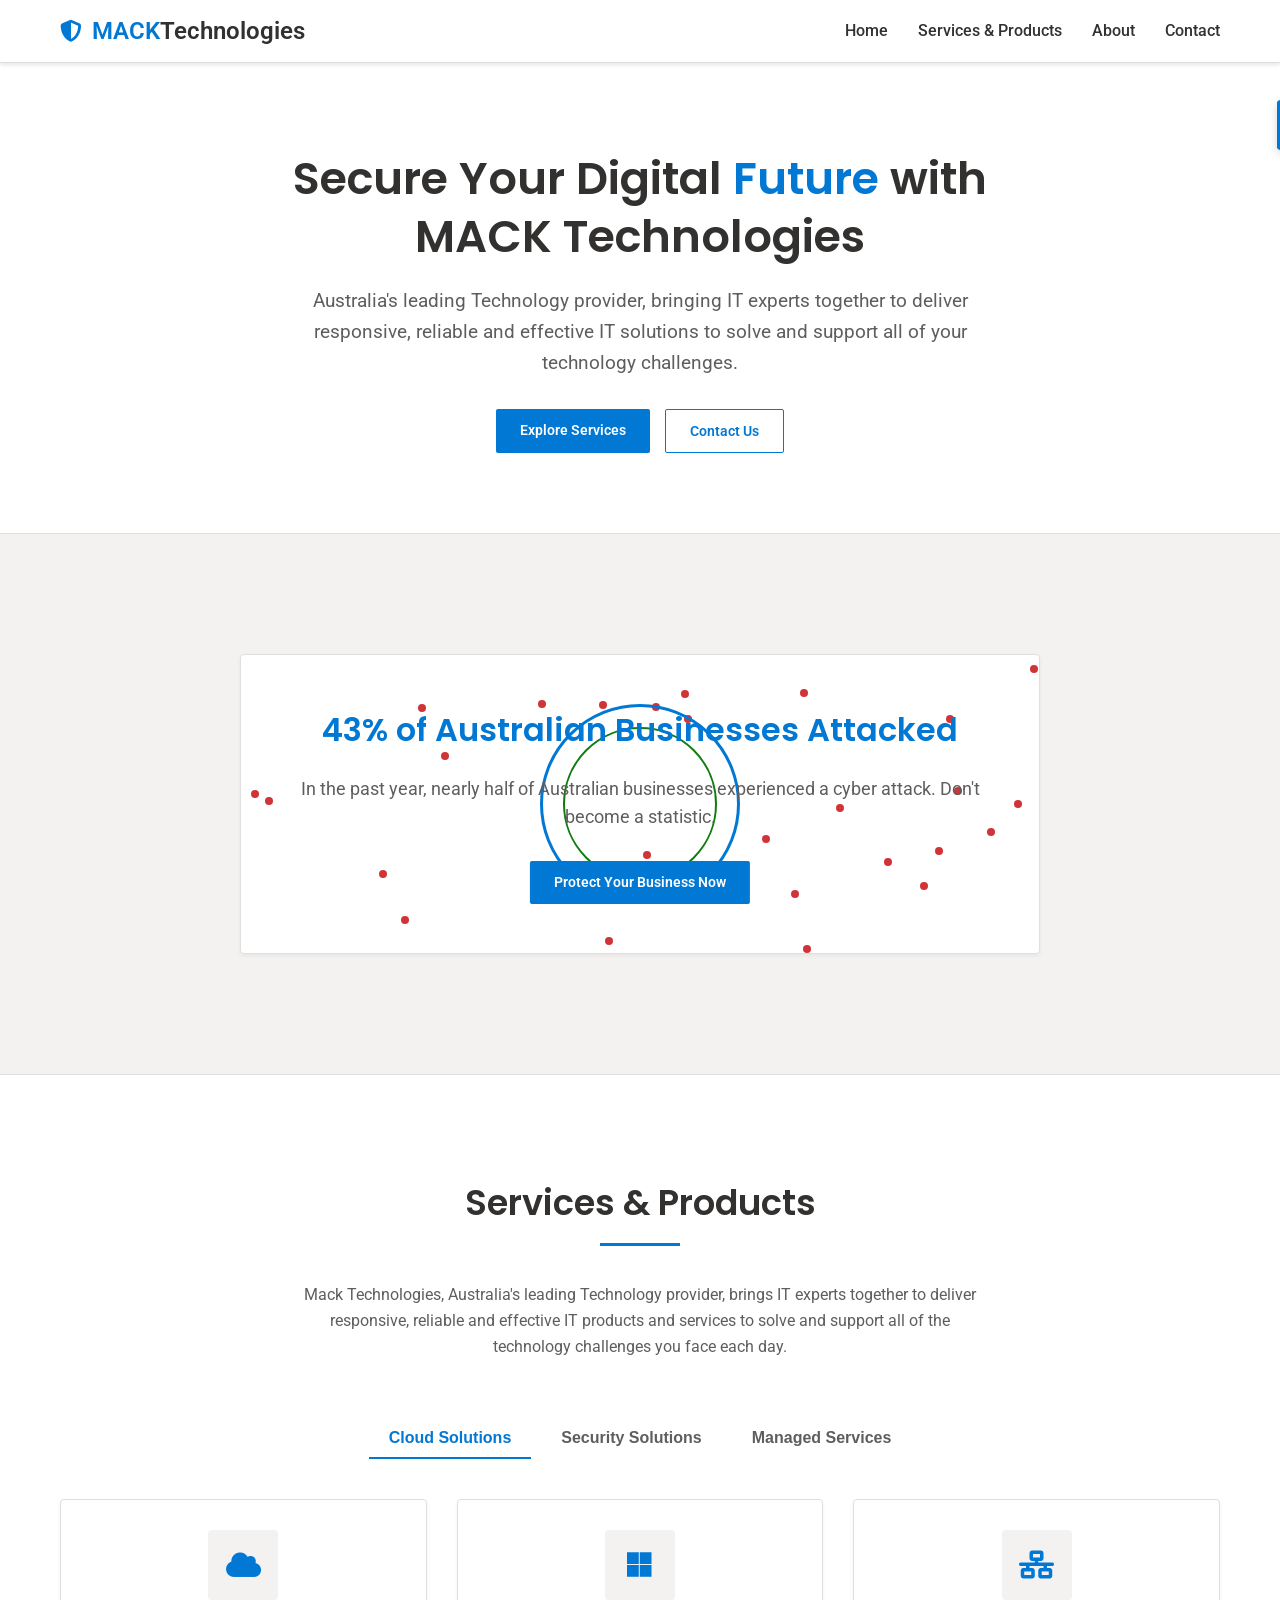
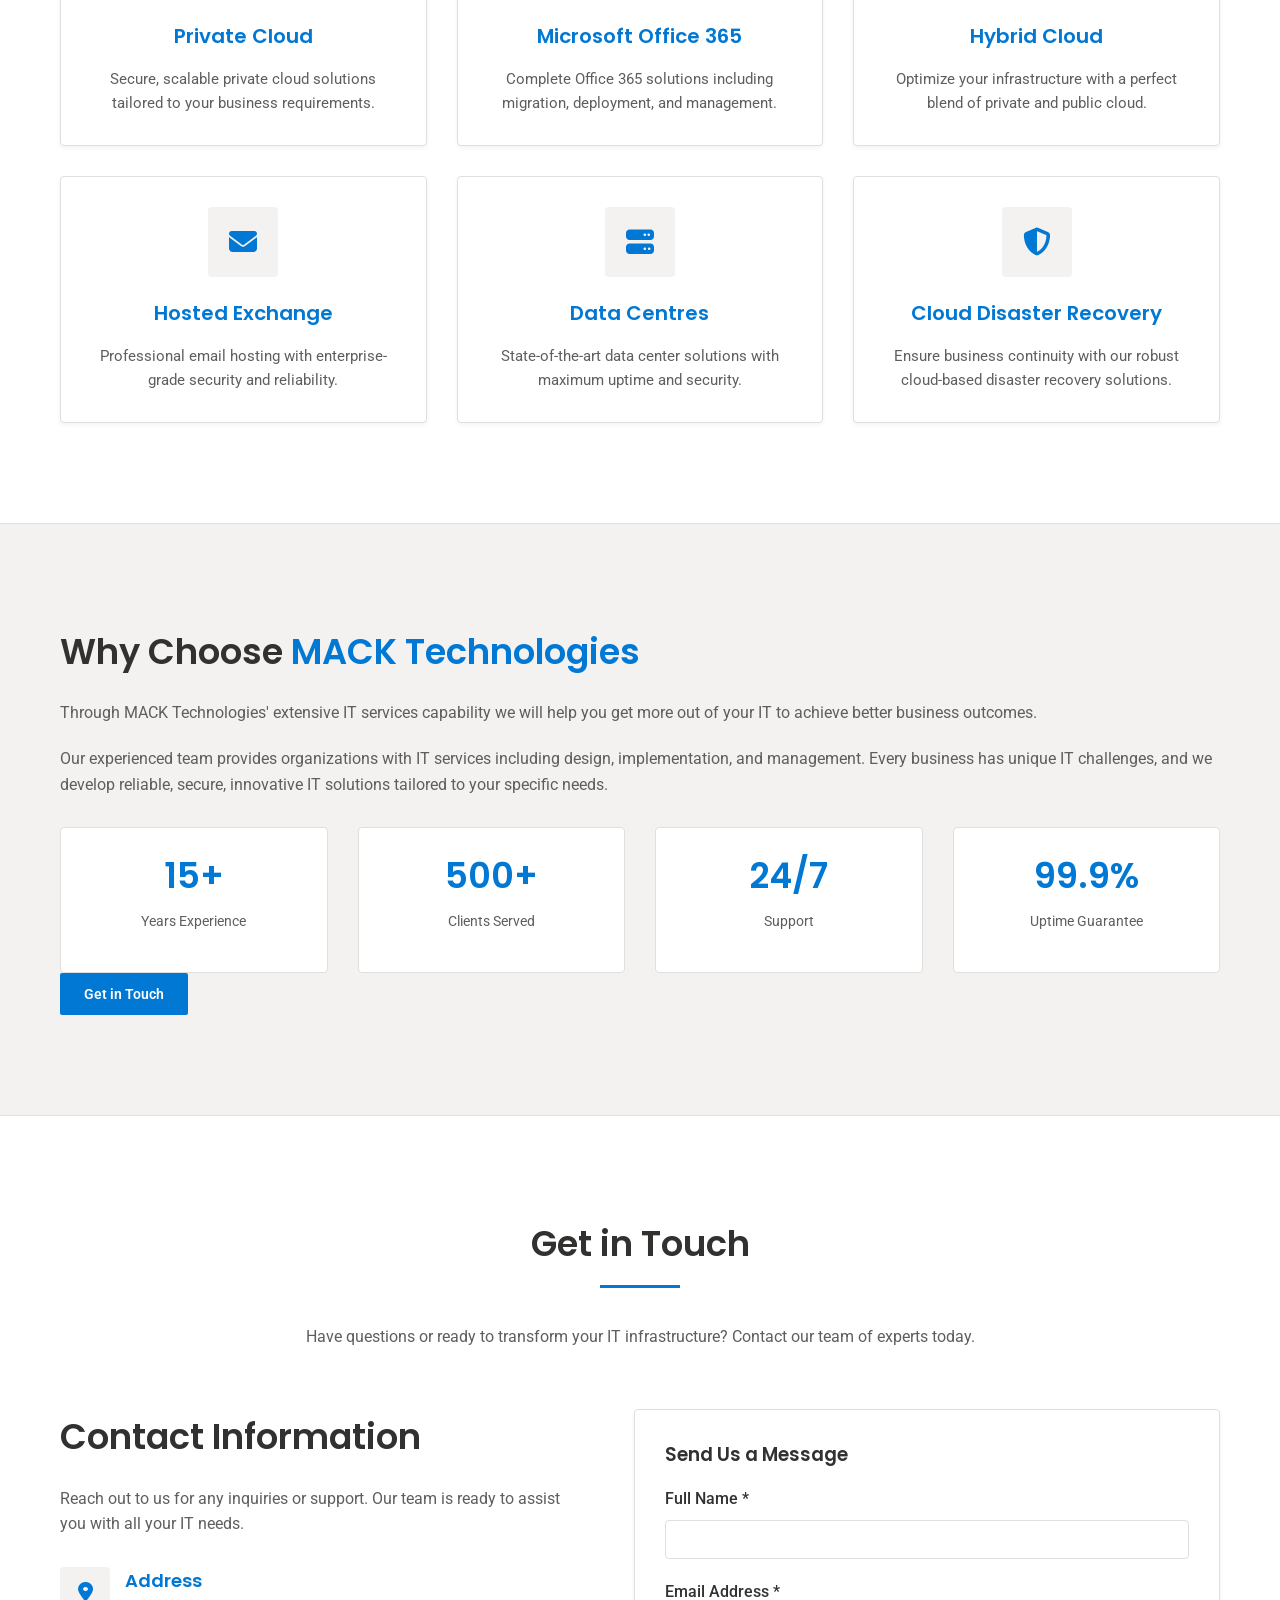
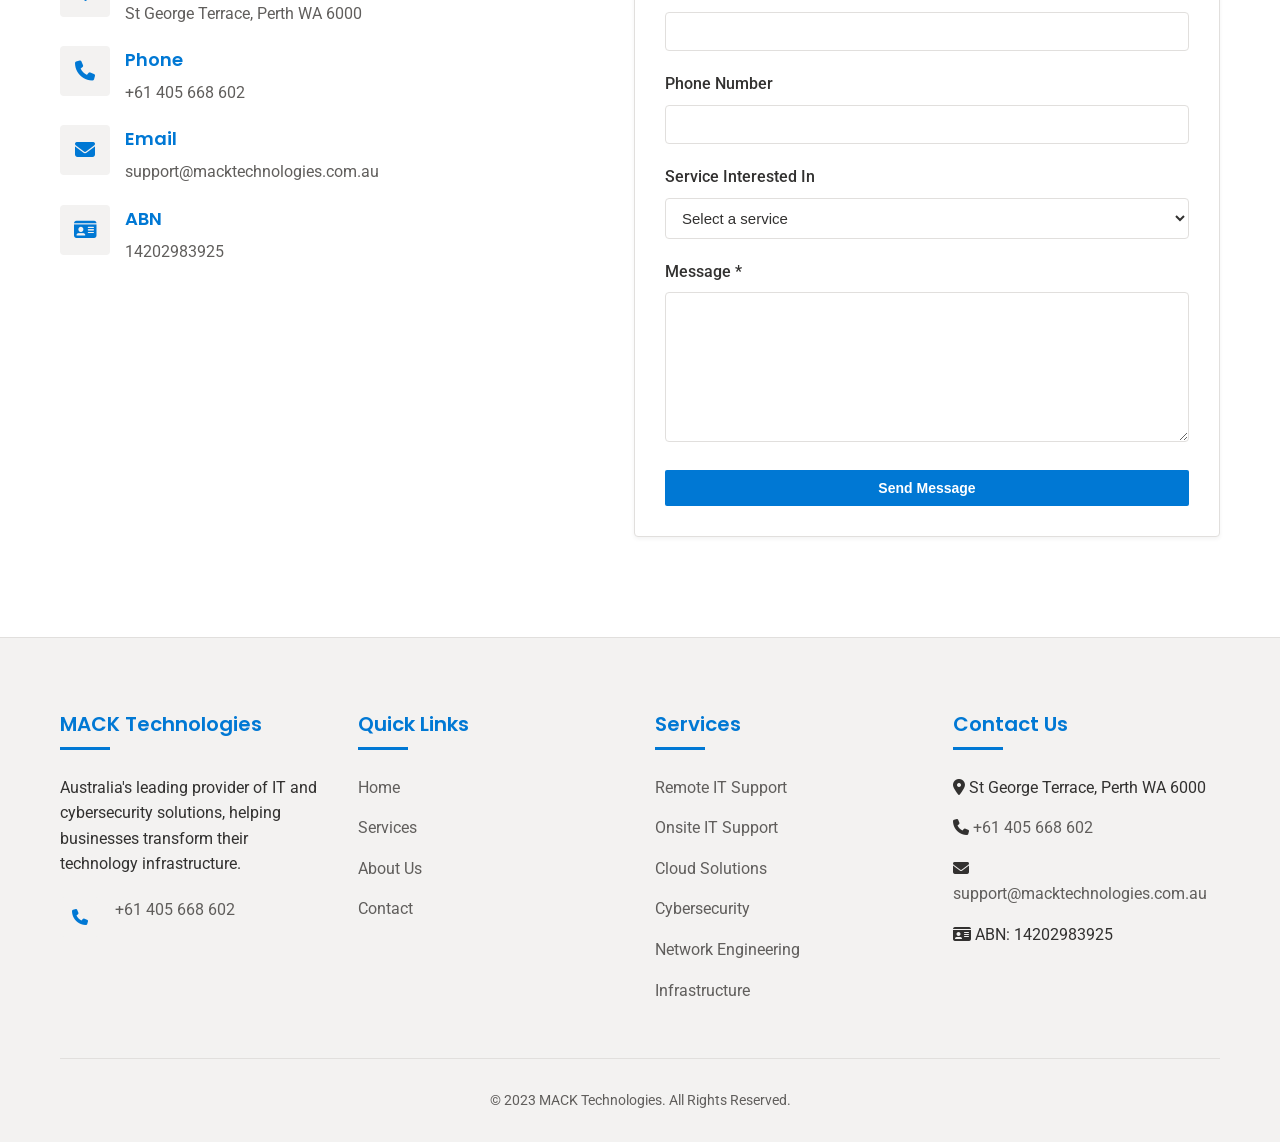
==== index.html @ 1eacd078 "Update index.html" ====
<!DOCTYPE html>
<html lang="en">
<head>
    <meta charset="UTF-8">
    <meta name="viewport" content="width=device-width, initial-scale=1.0">
    <title>MACK Technologies | IT Support & Cybersecurity Solutions Perth</title>
    <meta name="description" content="MACK Technologies provides comprehensive IT support and cybersecurity solutions in Perth. Protect your business from cyber threats with our expert services.">
    <meta name="keywords" content="IT support Perth, cybersecurity Perth, cloud solutions, network security, managed IT services, data protection, Perth IT company">
    <meta name="author" content="MACK Technologies">
    <link rel="stylesheet" href="https://cdnjs.cloudflare.com/ajax/libs/font-awesome/6.4.0/css/all.min.css">
    <link href="https://fonts.googleapis.com/css2?family=Poppins:wght@300;400;500;600;700&family=Roboto:wght@300;400;500;700&display=swap" rel="stylesheet">
    <style>
        :root {
            --primary: #0078D4; /* Microsoft blue */
            --secondary: #107C10; /* Microsoft green */
            --light: #FFFFFF; /* White background */
            --light-gray: #F3F2F1; /* Microsoft light gray */
            --medium-gray: #E1DFDD; /* Border/divider color */
            --dark-gray: #605E5C; /* Secondary text */
            --dark: #323130; /* Primary text */
            --card-bg: #FFFFFF; /* Card background */
            --transition: all 0.3s ease;
        }
        
        * {
            margin: 0;
            padding: 0;
            box-sizing: border-box;
        }
        
        body {
            font-family: 'Roboto', sans-serif;
            background-color: var(--light);
            color: var(--dark);
            line-height: 1.6;
            overflow-x: hidden;
        }
        
        h1, h2, h3, h4, h5 {
            font-family: 'Poppins', sans-serif;
            font-weight: 600; /* Slightly lighter weight */
            margin-bottom: 1rem;
            color: var(--dark);
        }
        
        .container {
            width: 100%;
            max-width: 1200px;
            margin: 0 auto;
            padding: 0 20px;
        }
        
        .btn {
            display: inline-block;
            background-color: var(--primary);
            color: white;
            padding: 10px 24px;
            border-radius: 2px; /* Microsoft's square corners */
            text-decoration: none;
            font-weight: 600;
            text-transform: none;
            letter-spacing: normal;
            transition: var(--transition);
            border: none;
            cursor: pointer;
            font-size: 14px;
            box-shadow: none;
        }
        
        .btn:hover {
            background-color: #106EBE; /* Darker blue on hover */
            transform: none;
            box-shadow: none;
        }
        
        /* Header Styles */
        header {
            background-color: var(--light);
            padding: 12px 0;
            position: fixed;
            width: 100%;
            top: 0;
            z-index: 1000;
            box-shadow: 0 2px 4px rgba(0,0,0,0.1);
            border-bottom: 1px solid var(--medium-gray);
        }
        
        .header-container {
            display: flex;
            justify-content: space-between;
            align-items: center;
        }
        
        .logo {
            font-size: 24px;
            font-weight: 600;
            color: var(--primary);
            text-decoration: none;
            display: flex;
            align-items: center;
        }
        
        .logo span {
            color: var(--dark);
        }
        
        .logo i {
            color: var(--primary);
            margin-right: 10px;
            font-size: 22px;
        }
        
        nav ul {
            display: flex;
            list-style: none;
        }
        
        nav ul li {
            margin-left: 30px;
        }
        
        nav ul li a {
            color: var(--dark);
            text-decoration: none;
            font-size: 16px;
            font-weight: 500;
            transition: var(--transition);
            position: relative;
            padding: 8px 0;
        }
        
        nav ul li a:hover {
            color: var(--primary);
        }
        
        nav ul li a::after {
            content: '';
            position: absolute;
            width: 0;
            height: 2px;
            bottom: 0;
            left: 0;
            background-color: var(--primary);
            transition: var(--transition);
        }
        
        nav ul li a:hover::after {
            width: 100%;
        }
        
        .mobile-menu {
            display: none;
            font-size: 24px;
            color: var(--dark);
            cursor: pointer;
        }
        
        /* Hero Section */
        .hero {
            background-color: var(--light);
            padding: 150px 0 80px;
            position: relative;
            overflow: hidden;
            text-align: center;
            border-bottom: 1px solid var(--medium-gray);
        }
        
        .hero-content {
            position: relative;
            z-index: 1;
            max-width: 800px;
            margin: 0 auto;
        }
        
        .hero h1 {
            font-size: 2.8rem;
            margin-bottom: 20px;
            line-height: 1.3;
            color: var(--dark);
        }
        
        .hero h1 span {
            color: var(--primary);
        }
        
        .hero p {
            font-size: 1.2rem;
            color: var(--dark-gray);
            margin-bottom: 30px;
            max-width: 700px;
            margin-left: auto;
            margin-right: auto;
        }
        
        .hero-btns {
            display: flex;
            gap: 15px;
            justify-content: center;
        }
        
        .btn-secondary {
            background: transparent;
            border: 1px solid var(--primary);
            color: var(--primary);
            box-shadow: none;
        }
        
        .btn-secondary:hover {
            background-color: rgba(0, 120, 212, 0.05);
        }
        
        /* Security Animation Section */
        .security-stats {
            background-color: var(--light-gray);
            padding: 80px 0;
            text-align: center;
            position: relative;
            overflow: hidden;
            border-bottom: 1px solid var(--medium-gray);
        }
        
        .animation-container {
            position: relative;
            height: 300px;
            margin: 40px auto;
            max-width: 800px;
            border-radius: 4px;
            overflow: hidden;
            border: 1px solid var(--medium-gray);
            background: var(--card-bg);
            box-shadow: 0 2px 4px rgba(0,0,0,0.05);
        }
        
        .stat-content {
            position: absolute;
            top: 50%;
            left: 50%;
            transform: translate(-50%, -50%);
            z-index: 2;
            width: 90%;
        }
        
        .stat-content h2 {
            font-size: 2rem;
            margin-bottom: 20px;
            color: var(--primary);
        }
        
        .stat-content p {
            font-size: 1.1rem;
            margin-bottom: 30px;
            color: var(--dark-gray);
        }
        
        .cyber-shield {
            position: absolute;
            top: 50%;
            left: 50%;
            transform: translate(-50%, -50%);
            width: 200px;
            height: 200px;
            border: 3px solid var(--primary);
            border-radius: 50%;
            z-index: 1;
            animation: pulse 3s infinite;
        }
        
        .cyber-shield::before {
            content: '';
            position: absolute;
            top: 20px;
            left: 20px;
            right: 20px;
            bottom: 20px;
            border: 2px solid var(--secondary);
            border-radius: 50%;
            animation: pulse 3s infinite 0.5s;
        }
        
        .attack-dots {
            position: absolute;
            top: 0;
            left: 0;
            width: 100%;
            height: 100%;
        }
        
        .attack-dot {
            position: absolute;
            width: 8px;
            height: 8px;
            background: #d13438; /* Microsoft red */
            border-radius: 50%;
            animation: attackAnimation 4s infinite;
        }
        
        @keyframes pulse {
            0% { box-shadow: 0 0 0 0 rgba(0, 120, 212, 0.3); }
            70% { box-shadow: 0 0 0 20px rgba(0, 120, 212, 0); }
            100% { box-shadow: 0 0 0 0 rgba(0, 120, 212, 0); }
        }
        
        @keyframes attackAnimation {
            0% { transform: translate(0, 0); opacity: 0; }
            10% { opacity: 1; }
            90% { opacity: 1; }
            100% { 
                transform: translate(
                    calc(100px + (100% - 200px) * var(--tx)), 
                    calc(100px + (100% - 200px) * var(--ty))
                ); 
                opacity: 0;
            }
        }
        
        /* Services Section */
        .services {
            padding: 100px 0;
            background-color: var(--light);
            border-bottom: 1px solid var(--medium-gray);
        }
        
        .section-header {
            text-align: center;
            margin-bottom: 60px;
        }
        
        .section-header h2 {
            font-size: 2.2rem;
            position: relative;
            display: inline-block;
            padding-bottom: 15px;
        }
        
        .section-header h2::after {
            content: '';
            position: absolute;
            width: 80px;
            height: 3px;
            background-color: var(--primary);
            bottom: 0;
            left: 50%;
            transform: translateX(-50%);
        }
        
        .section-header p {
            color: var(--dark-gray);
            max-width: 700px;
            margin: 20px auto 0;
        }
        
        .tabs {
            display: flex;
            justify-content: center;
            margin-bottom: 40px;
            flex-wrap: wrap;
            gap: 10px;
        }
        
        .tab-btn {
            background: transparent;
            color: var(--dark-gray);
            border: none;
            padding: 10px 20px;
            font-size: 16px;
            font-weight: 600;
            cursor: pointer;
            transition: var(--transition);
            border-bottom: 2px solid transparent;
        }
        
        .tab-btn.active, .tab-btn:hover {
            color: var(--primary);
            border-bottom: 2px solid var(--primary);
        }
        
        .tab-content {
            display: none;
            animation: fadeIn 0.5s ease;
        }
        
        .tab-content.active {
            display: block;
        }
        
        @keyframes fadeIn {
            from { opacity: 0; }
            to { opacity: 1; }
        }
        
        .services-grid {
            display: grid;
            grid-template-columns: repeat(auto-fill, minmax(280px, 1fr));
            gap: 30px;
        }
        
        .service-card {
            background: var(--card-bg);
            border-radius: 4px;
            padding: 30px;
            transition: var(--transition);
            border: 1px solid var(--medium-gray);
            text-align: center;
            box-shadow: 0 2px 4px rgba(0,0,0,0.05);
        }
        
        .service-card:hover {
            transform: translateY(-5px);
            box-shadow: 0 6px 12px rgba(0,0,0,0.1);
            border-color: var(--primary);
        }
        
        .service-icon {
            width: 70px;
            height: 70px;
            background: var(--light-gray);
            border-radius: 4px;
            display: flex;
            align-items: center;
            justify-content: center;
            margin: 0 auto 20px;
            font-size: 28px;
            color: var(--primary);
        }
        
        .service-card h3 {
            font-size: 20px;
            margin-bottom: 15px;
            color: var(--primary);
        }
        
        .service-card p {
            color: var(--dark-gray);
            font-size: 15px;
        }
        
        /* About Section */
        .about {
            padding: 100px 0;
            background-color: var(--light-gray);
            border-bottom: 1px solid var(--medium-gray);
        }
        
        .about-content {
            display: flex;
            align-items: center;
            gap: 50px;
        }
        
        .about-text {
            flex: 1;
        }
        
        .about-text h2 {
            font-size: 2.2rem;
            margin-bottom: 20px;
        }
        
        .about-text h2 span {
            color: var(--primary);
        }
        
        .about-text p {
            margin-bottom: 20px;
            color: var(--dark-gray);
        }
        
        .stats {
            display: flex;
            gap: 30px;
            margin-top: 30px;
            flex-wrap: wrap;
        }
        
        .stat-item {
            text-align: center;
            flex: 1;
            min-width: 120px;
            background: var(--card-bg);
            padding: 20px;
            border-radius: 4px;
            border: 1px solid var(--medium-gray);
        }
        
        .stat-item h3 {
            font-size: 2.2rem;
            color: var(--primary);
            margin-bottom: 5px;
        }
        
        .stat-item p {
            color: var(--dark-gray);
            font-size: 14px;
        }
        
        /* Contact Section */
        .contact {
            padding: 100px 0;
            background-color: var(--light);
        }
        
        .contact-container {
            display: flex;
            gap: 50px;
        }
        
        .contact-info {
            flex: 1;
        }
        
        .contact-info h2 {
            font-size: 2.2rem;
            margin-bottom: 20px;
        }
        
        .contact-info p {
            color: var(--dark-gray);
            margin-bottom: 30px;
        }
        
        .contact-details {
            margin-top: 30px;
        }
        
        .contact-item {
            display: flex;
            align-items: flex-start;
            margin-bottom: 20px;
        }
        
        .contact-icon {
            width: 50px;
            height: 50px;
            background: var(--light-gray);
            border-radius: 4px;
            display: flex;
            align-items: center;
            justify-content: center;
            margin-right: 15px;
            color: var(--primary);
            font-size: 20px;
            flex-shrink: 0;
        }
        
        .contact-text h4 {
            font-size: 18px;
            margin-bottom: 5px;
            color: var(--primary);
        }
        
        .contact-text p, .contact-text a {
            margin: 0;
            color: var(--dark-gray);
            text-decoration: none;
            display: block;
            transition: var(--transition);
        }
        
        .contact-text a:hover {
            color: var(--primary);
        }
        
        .contact-form {
            flex: 1;
            background: var(--card-bg);
            border-radius: 4px;
            padding: 30px;
            border: 1px solid var(--medium-gray);
            box-shadow: 0 2px 4px rgba(0,0,0,0.05);
        }
        
        .form-group {
            margin-bottom: 20px;
        }
        
        .form-group label {
            display: block;
            margin-bottom: 8px;
            font-weight: 500;
            color: var(--dark);
        }
        
        .form-control {
            width: 100%;
            padding: 10px 12px;
            background: var(--light);
            border: 1px solid var(--medium-gray);
            border-radius: 4px;
            color: var(--dark);
            font-size: 15px;
            transition: var(--transition);
        }
        
        .form-control:focus {
            outline: none;
            border-color: var(--primary);
            box-shadow: 0 0 0 3px rgba(0, 120, 212, 0.1);
        }
        
        textarea.form-control {
            min-height: 150px;
            resize: vertical;
        }
        
        /* Footer */
        footer {
            background-color: var(--light-gray);
            padding: 70px 0 30px;
            border-top: 1px solid var(--medium-gray);
        }
        
        .footer-container {
            display: grid;
            grid-template-columns: repeat(auto-fit, minmax(250px, 1fr));
            gap: 30px;
            margin-bottom: 40px;
        }
        
        .footer-col h4 {
            font-size: 20px;
            margin-bottom: 25px;
            position: relative;
            padding-bottom: 10px;
            color: var(--primary);
        }
        
        .footer-col h4::after {
            content: '';
            position: absolute;
            width: 50px;
            height: 3px;
            background-color: var(--primary);
            bottom: 0;
            left: 0;
        }
        
        .footer-col ul {
            list-style: none;
        }
        
        .footer-col ul li {
            margin-bottom: 15px;
        }
        
        .footer-col ul li a {
            color: var(--dark-gray);
            text-decoration: none;
            transition: var(--transition);
        }
        
        .footer-col ul li a:hover {
            color: var(--primary);
            padding-left: 5px;
        }
        
        .footer-bottom {
            text-align: center;
            padding-top: 30px;
            border-top: 1px solid var(--medium-gray);
            color: var(--dark-gray);
            font-size: 14px;
        }
        
        /* Notification */
        .notification {
            position: fixed;
            top: 100px;
            right: 20px;
            padding: 15px 25px;
            border-radius: 4px;
            background: var(--card-bg);
            color: var(--dark);
            box-shadow: 0 3px 10px rgba(0,0,0,0.15);
            z-index: 10000;
            transform: translateX(120%);
            transition: transform 0.4s ease;
            border-left: 4px solid var(--primary);
            display: flex;
            align-items: center;
        }
        
        .notification.show {
            transform: translateX(0);
        }
        
        .notification.success {
            border-left-color: var(--secondary);
        }
        
        .notification.error {
            border-left-color: #d13438;
        }
        
        .notification i {
            margin-right: 10px;
            font-size: 20px;
        }
        
        /* Responsive Design */
        @media (max-width: 992px) {
            .hero h1 {
                font-size: 2.2rem;
            }
            
            .about-content {
                flex-direction: column;
            }
            
            .contact-container {
                flex-direction: column;
            }
        }
        
        @media (max-width: 768px) {
            nav ul {
                display: none;
            }
            
            .mobile-menu {
                display: block;
            }
            
            .hero {
                padding: 130px 0 60px;
            }
            
            .hero h1 {
                font-size: 1.8rem;
            }
            
            .hero p {
                font-size: 1rem;
            }
            
            .hero-btns {
                flex-direction: column;
                align-items: center;
            }
            
            .hero-btns .btn {
                width: 100%;
                max-width: 300px;
                margin-bottom: 10px;
            }
            
            .section-header h2 {
                font-size: 1.8rem;
            }
            
            .tabs {
                flex-direction: column;
            }
            
            .notification {
                top: 80px;
                left: 20px;
                right: 20px;
                transform: translateY(-150%);
            }
            
            .notification.show {
                transform: translateY(0);
            }
        }
        
        /* Animation */
        @keyframes float {
            0% { transform: translateY(0px); }
            50% { transform: translateY(-8px); }
            100% { transform: translateY(0px); }
        }
        
        .floating {
            animation: float 3s ease-in-out infinite;
        }
        
        /* Loading spinner */
        .spinner {
            display: none;
            width: 20px;
            height: 20px;
            border: 3px solid rgba(0, 120, 212, 0.3);
            border-radius: 50%;
            border-top-color: var(--primary);
            animation: spin 1s ease-in-out infinite;
            margin-right: 10px;
        }
        
        @keyframes spin {
            to { transform: rotate(360deg); }
        }
    </style>
</head>
<body>
    <!-- Header -->
    <header>
        <div class="container header-container">
            <a href="#" class="logo"><i class="fas fa-shield-alt"></i>MACK <span>Technologies</span></a>
            <nav>
                <ul>
                    <li><a href="#">Home</a></li>
                    <li><a href="#services">Services & Products</a></li>
                    <li><a href="#about">About</a></li>
                    <li><a href="#contact">Contact</a></li>
                </ul>
            </nav>
            <div class="mobile-menu">
                <i class="fas fa-bars"></i>
            </div>
        </div>
    </header>

    <!-- Hero Section -->
    <section class="hero">
        <div class="container">
            <div class="hero-content">
                <h1>Secure Your Digital <span>Future</span> with MACK Technologies</h1>
                <p>Australia's leading Technology provider, bringing IT experts together to deliver responsive, reliable and effective IT solutions to solve and support all of your technology challenges.</p>
                <div class="hero-btns">
                    <a href="#services" class="btn">Explore Services</a>
                    <a href="#contact" class="btn btn-secondary">Contact Us</a>
                </div>
            </div>
        </div>
    </section>

    <!-- Security Animation Section -->
    <section class="security-stats">
        <div class="container">
            <div class="animation-container" id="cyberAnimation">
                <div class="cyber-shield"></div>
                <div class="attack-dots" id="attackDots"></div>
                <div class="stat-content">
                    <h2>43% of Australian Businesses Attacked</h2>
                    <p>In the past year, nearly half of Australian businesses experienced a cyber attack. Don't become a statistic.</p>
                    <a href="#contact" class="btn">Protect Your Business Now</a>
                </div>
            </div>
        </div>
    </section>

    <!-- Services Section -->
    <section class="services" id="services">
        <div class="container">
            <div class="section-header">
                <h2>Services & Products</h2>
                <p>Mack Technologies, Australia's leading Technology provider, brings IT experts together to deliver responsive, reliable and effective IT products and services to solve and support all of the technology challenges you face each day.</p>
            </div>
            
            <div class="tabs">
                <button class="tab-btn active" data-tab="cloud">Cloud Solutions</button>
                <button class="tab-btn" data-tab="security">Security Solutions</button>
                <button class="tab-btn" data-tab="managed">Managed Services</button>
            </div>
            
            <div class="tab-content active" id="cloud-tab">
                <div class="services-grid">
                    <div class="service-card floating">
                        <div class="service-icon">
                            <i class="fas fa-cloud"></i>
                        </div>
                        <h3>Private Cloud</h3>
                        <p>Secure, scalable private cloud solutions tailored to your business requirements.</p>
                    </div>
                    
                    <div class="service-card floating" style="animation-delay: 0.2s;">
                        <div class="service-icon">
                            <i class="fab fa-microsoft"></i>
                        </div>
                        <h3>Microsoft Office 365</h3>
                        <p>Complete Office 365 solutions including migration, deployment, and management.</p>
                    </div>
                    
                    <div class="service-card floating" style="animation-delay: 0.4s;">
                        <div class="service-icon">
                            <i class="fas fa-network-wired"></i>
                        </div>
                        <h3>Hybrid Cloud</h3>
                        <p>Optimize your infrastructure with a perfect blend of private and public cloud.</p>
                    </div>
                    
                    <div class="service-card floating" style="animation-delay: 0.6s;">
                        <div class="service-icon">
                            <i class="fas fa-envelope"></i>
                        </div>
                        <h3>Hosted Exchange</h3>
                        <p>Professional email hosting with enterprise-grade security and reliability.</p>
                    </div>
                    
                    <div class="service-card floating" style="animation-delay: 0.8s;">
                        <div class="service-icon">
                            <i class="fas fa-server"></i>
                        </div>
                        <h3>Data Centres</h3>
                        <p>State-of-the-art data center solutions with maximum uptime and security.</p>
                    </div>
                    
                    <div class="service-card floating" style="animation-delay: 1s;">
                        <div class="service-icon">
                            <i class="fas fa-shield-alt"></i>
                        </div>
                        <h3>Cloud Disaster Recovery</h3>
                        <p>Ensure business continuity with our robust cloud-based disaster recovery solutions.</p>
                    </div>
                </div>
            </div>
            
            <div class="tab-content" id="security-tab">
                <div class="services-grid">
                    <div class="service-card floating">
                        <div class="service-icon">
                            <i class="fas fa-hdd"></i>
                        </div>
                        <h3>Backup & Recovery</h3>
                        <p>Comprehensive data protection solutions to safeguard your critical business information.</p>
                    </div>
                    
                    <div class="service-card floating" style="animation-delay: 0.2s;">
                        <div class="service-icon">
                            <i class="fas fa-globe"></i>
                        </div>
                        <h3>Web Security</h3>
                        <p>Protect your online assets with advanced web security and threat prevention.</p>
                    </div>
                    
                    <div class="service-card floating" style="animation-delay: 0.4s;">
                        <div class="service-icon">
                            <i class="fas fa-shield-virus"></i>
                        </div>
                        <h3>Network Security</h3>
                        <p>Advanced network security solutions to defend against evolving cyber threats.</p>
                    </div>
                    
                    <div class="service-card floating" style="animation-delay: 0.6s;">
                        <div class="service-icon">
                            <i class="fas fa-mail-bulk"></i>
                        </div>
                        <h3>Email Security</h3>
                        <p>Protect your organization from phishing, malware, and email-based attacks.</p>
                    </div>
                    
                    <div class="service-card floating" style="animation-delay: 0.8s;">
                        <div class="service-icon">
                            <i class="fas fa-database"></i>
                        </div>
                        <h3>Datawarehouse & Reporting</h3>
                        <p>Transform your data into actionable insights with our BI solutions.</p>
                    </div>
                    
                    <div class="service-card floating" style="animation-delay: 1s;">
                        <div class="service-icon">
                            <i class="fas fa-stream"></i>
                        </div>
                        <h3>Business Streamlining</h3>
                        <p>Optimize your business processes with our technology-driven solutions.</p>
                    </div>
                </div>
            </div>
            
            <div class="tab-content" id="managed-tab">
                <div class="services-grid">
                    <div class="service-card floating">
                        <div class="service-icon">
                            <i class="fas fa-key"></i>
                        </div>
                        <h3>Software Licensing</h3>
                        <p>Comprehensive software licensing solutions to ensure compliance and cost efficiency.</p>
                    </div>
                    
                    <div class="service-card floating" style="animation-delay: 0.2s;">
                        <div class="service-icon">
                            <i class="fas fa-laptop"></i>
                        </div>
                        <h3>Hardware Purchasing</h3>
                        <p>Source the best hardware solutions tailored to your business needs.</p>
                    </div>
                    
                    <div class="service-card floating" style="animation-delay: 0.4s;">
                        <div class="service-icon">
                            <i class="fas fa-drafting-compass"></i>
                        </div>
                        <h3>Technical Design & Integration</h3>
                        <p>Expert design and seamless integration of complex IT infrastructures.</p>
                    </div>
                    
                    <div class="service-card floating" style="animation-delay: 0.6s;">
                        <div class="service-icon">
                            <i class="fas fa-headset"></i>
                        </div>
                        <h3>Managed IT Services</h3>
                        <p>Proactive IT management to keep your systems running smoothly 24/7.</p>
                    </div>
                    
                    <div class="service-card floating" style="animation-delay: 0.8s;">
                        <div class="service-icon">
                            <i class="fas fa-project-diagram"></i>
                        </div>
                        <h3>IT Project Management</h3>
                        <p>Expert project management for seamless technology implementation.</p>
                    </div>
                    
                    <div class="service-card floating" style="animation-delay: 1s;">
                        <div class="service-icon">
                            <i class="fas fa-phone-alt"></i>
                        </div>
                        <h3>Voice over Internet (VOIP)</h3>
                        <p>Modern communication solutions with enterprise-grade VoIP systems.</p>
                    </div>
                </div>
            </div>
        </div>
    </section>

    <!-- About Section -->
    <section class="about" id="about">
        <div class="container">
            <div class="about-content">
                <div class="about-text">
                    <h2>Why Choose <span>MACK Technologies</span></h2>
                    <p>Through MACK Technologies' extensive IT services capability we will help you get more out of your IT to achieve better business outcomes.</p>
                    <p>Our experienced team provides organizations with IT services including design, implementation, and management. Every business has unique IT challenges, and we develop reliable, secure, innovative IT solutions tailored to your specific needs.</p>
                    <div class="stats">
                        <div class="stat-item">
                            <h3>15+</h3>
                            <p>Years Experience</p>
                        </div>
                        <div class="stat-item">
                            <h3>500+</h3>
                            <p>Clients Served</p>
                        </div>
                        <div class="stat-item">
                            <h3>24/7</h3>
                            <p>Support</p>
                        </div>
                        <div class="stat-item">
                            <h3>99.9%</h3>
                            <p>Uptime Guarantee</p>
                        </div>
                    </div>
                    <a href="#contact" class="btn">Get in Touch</a>
                </div>
            </div>
        </div>
    </section>

    <!-- Contact Section -->
    <section class="contact" id="contact">
        <div class="container">
            <div class="section-header">
                <h2>Get in Touch</h2>
                <p>Have questions or ready to transform your IT infrastructure? Contact our team of experts today.</p>
            </div>
            
            <div class="contact-container">
                <div class="contact-info">
                    <h2>Contact Information</h2>
                    <p>Reach out to us for any inquiries or support. Our team is ready to assist you with all your IT needs.</p>
                    
                    <div class="contact-details">
                        <div class="contact-item">
                            <div class="contact-icon">
                                <i class="fas fa-map-marker-alt"></i>
                            </div>
                            <div class="contact-text">
                                <h4>Address</h4>
                                <p>St George Terrace, Perth WA 6000</p>
                            </div>
                        </div>
                        
                        <div class="contact-item">
                            <div class="contact-icon">
                                <i class="fas fa-phone"></i>
                            </div>
                            <div class="contact-text">
                                <h4>Phone</h4>
                                <a href="tel:+61405668602">+61 405 668 602</a>
                            </div>
                        </div>
                        
                        <div class="contact-item">
                            <div class="contact-icon">
                                <i class="fas fa-envelope"></i>
                            </div>
                            <div class="contact-text">
                                <h4>Email</h4>
                                <a href="mailto:support@macktechnologies.com.au">support@macktechnologies.com.au</a>
                            </div>
                        </div>
                        
                        <div class="contact-item">
                            <div class="contact-icon">
                                <i class="fas fa-id-card"></i>
                            </div>
                            <div class="contact-text">
                                <h4>ABN</h4>
                                <p>14202983925</p>
                            </div>
                        </div>
                    </div>
                </div>
                
                <div class="contact-form">
                    <h3>Send Us a Message</h3>
                    <form id="contactForm" action="https://formspree.io/f/mrblpboy" method="POST">
                        <input type="hidden" name="_subject" value="New Enquiry from MACK Technologies Website">
                        <input type="hidden" name="_replyto" value="support@macktechnologies.com.au">
                        <input type="hidden" name="_cc" value="support@macktechnologies.com.au">
                        
                        <div class="form-group">
                            <label for="name">Full Name *</label>
                            <input type="text" id="name" name="name" class="form-control" required>
                        </div>
                        
                        <div class="form-group">
                            <label for="email">Email Address *</label>
                            <input type="email" id="email" name="email" class="form-control" required>
                        </div>
                        
                        <div class="form-group">
                            <label for="phone">Phone Number</label>
                            <input type="tel" id="phone" name="phone" class="form-control">
                        </div>
                        
                        <div class="form-group">
                            <label for="service">Service Interested In</label>
                            <select id="service" name="service" class="form-control">
                                <option value="">Select a service</option>
                                <option value="Remote IT Support">Remote IT Support</option>
                                <option value="Onsite IT Support">Onsite IT Support</option>
                                <option value="Cloud Solutions">Cloud Solutions</option>
                                <option value="Cybersecurity">Cybersecurity</option>
                                <option value="Migration Services">Migration Services</option>
                                <option value="Other">Other</option>
                            </select>
                        </div>
                        
                        <div class="form-group">
                            <label for="message">Message *</label>
                            <textarea id="message" name="message" class="form-control" required></textarea>
                        </div>
                        
                        <button type="submit" class="btn" style="width: 100%;" id="submitBtn">
                            <span class="spinner" id="formSpinner"></span>
                            <span id="btnText">Send Message</span>
                        </button>
                    </form>
                </div>
            </div>
        </div>
    </section>

    <!-- Footer -->
    <footer>
        <div class="container">
            <div class="footer-container">
                <div class="footer-col">
                    <h4>MACK Technologies</h4>
                    <p>Australia's leading provider of IT and cybersecurity solutions, helping businesses transform their technology infrastructure.</p>
                    <div class="contact-item" style="margin-top: 20px;">
                        <div class="contact-icon" style="width: 40px; height: 40px; font-size: 16px;">
                            <i class="fas fa-phone"></i>
                        </div>
                        <div class="contact-text">
                            <a href="tel:+61405668602">+61 405 668 602</a>
                        </div>
                    </div>
                </div>
                
                <div class="footer-col">
                    <h4>Quick Links</h4>
                    <ul>
                        <li><a href="#">Home</a></li>
                        <li><a href="#services">Services</a></li>
                        <li><a href="#about">About Us</a></li>
                        <li><a href="#contact">Contact</a></li>
                    </ul>
                </div>
                
                <div class="footer-col">
                    <h4>Services</h4>
                    <ul>
                        <li><a href="#">Remote IT Support</a></li>
                        <li><a href="#">Onsite IT Support</a></li>
                        <li><a href="#">Cloud Solutions</a></li>
                        <li><a href="#">Cybersecurity</a></li>
                        <li><a href="#">Network Engineering</a></li>
                        <li><a href="#">Infrastructure</a></li>
                    </ul>
                </div>
                
                <div class="footer-col">
                    <h4>Contact Us</h4>
                    <ul>
                        <li><i class="fas fa-map-marker-alt"></i> St George Terrace, Perth WA 6000</li>
                        <li><i class="fas fa-phone"></i> <a href="tel:+61405668602">+61 405 668 602</a></li>
                        <li><i class="fas fa-envelope"></i> <a href="mailto:support@macktechnologies.com.au">support@macktechnologies.com.au</a></li>
                        <li><i class="fas fa-id-card"></i> ABN: 14202983925</li>
                    </ul>
                </div>
            </div>
            
            <div class="footer-bottom">
                <p>&copy; 2023 MACK Technologies. All Rights Reserved.</p>
            </div>
        </div>
    </footer>

    <!-- Notification Element -->
    <div class="notification" id="notification">
        <i class="fas fa-check-circle"></i>
        <span id="notificationText"></span>
    </div>

    <script>
        // Tab functionality
        document.addEventListener('DOMContentLoaded', function() {
            const tabBtns = document.querySelectorAll('.tab-btn');
            const tabContents = document.querySelectorAll('.tab-content');
            
            tabBtns.forEach(btn => {
                btn.addEventListener('click', () => {
                    // Remove active class from all buttons and contents
                    tabBtns.forEach(b => b.classList.remove('active'));
                    tabContents.forEach(c => c.classList.remove('active'));
                    
                    // Add active class to clicked button
                    btn.classList.add('active');
                    
                    // Show corresponding content
                    const tabId = btn.getAttribute('data-tab');
                    document.getElementById(`${tabId}-tab`).classList.add('active');
                });
            });
            
            // Smooth scrolling for anchor links
            document.querySelectorAll('a[href^="#"]').forEach(anchor => {
                anchor.addEventListener('click', function (e) {
                    e.preventDefault();
                    
                    const target = document.querySelector(this.getAttribute('href'));
                    if (target) {
                        window.scrollTo({
                            top: target.offsetTop - 80,
                            behavior: 'smooth'
                        });
                    }
                });
            });
            
            // Create cyber attack animation
            function createAttackAnimation() {
                const container = document.getElementById('attackDots');
                const dotsCount = 30;
                
                for (let i = 0; i < dotsCount; i++) {
                    const dot = document.createElement('div');
                    dot.className = 'attack-dot';
                    
                    // Random starting position
                    const startX = Math.random() * 100;
                    const startY = Math.random() * 100;
                    
                    // Random target position (toward center)
                    const tx = Math.random();
                    const ty = Math.random();
                    
                    dot.style.setProperty('--tx', tx);
                    dot.style.setProperty('--ty', ty);
                    dot.style.left = `${startX}%`;
                    dot.style.top = `${startY}%`;
                    dot.style.animationDelay = `${Math.random() * 2}s`;
                    
                    container.appendChild(dot);
                }
            }
            
            // Initialize animation
            createAttackAnimation();
            
            // Form submission
            const contactForm = document.getElementById('contactForm');
            const notification = document.getElementById('notification');
            const notificationText = document.getElementById('notificationText');
            const submitBtn = document.getElementById('submitBtn');
            const btnText = document.getElementById('btnText');
            const formSpinner = document.getElementById('formSpinner');
            
            function showNotification(message, isSuccess = true) {
                const icon = notification.querySelector('i');
                notificationText.textContent = message;
                icon.className = isSuccess ? 'fas fa-check-circle' : 'fas fa-exclamation-circle';
                notification.className = isSuccess ? 'notification success show' : 'notification error show';
                
                setTimeout(() => {
                    notification.classList.remove('show');
                }, 5000);
            }
            
            if (contactForm) {
                contactForm.addEventListener('submit', async function(e) {
                    e.preventDefault();
                    
                    // Get form values
                    const name = document.getElementById('name').value;
                    const email = document.getElementById('email').value;
                    const message = document.getElementById('message').value;
                    
                    // Basic validation
                    if (!name || !email || !message) {
                        showNotification('Please fill in all required fields', false);
                        return;
                    }
                    
                    // Show loading state
                    submitBtn.disabled = true;
                    btnText.textContent = 'Sending...';
                    formSpinner.style.display = 'inline-block';
                    
                    try {
                        const formData = new FormData(contactForm);
                        const response = await fetch(contactForm.action, {
                            method: 'POST',
                            body: formData,
                            headers: {
                                'Accept': 'application/json'
                            }
                        });
                        
                        if (response.ok) {
                            showNotification(`Thank you ${name}! Your message has been sent. We'll contact you soon.`, true);
                            contactForm.reset();
                        } else {
                            const errorData = await response.json();
                            if (errorData.errors) {
                                showNotification(errorData.errors.map(error => error.message).join(", "), false);
                            } else {
                                showNotification('There was a problem sending your message. Please try again.', false);
                            }
                        }
                    } catch (error) {
                        showNotification('There was a network error. Please try again.', false);
                    } finally {
                        // Reset button state
                        submitBtn.disabled = false;
                        btnText.textContent = 'Send Message';
                        formSpinner.style.display = 'none';
                    }
                });
            }
        });
    </script>
</body>
</html>
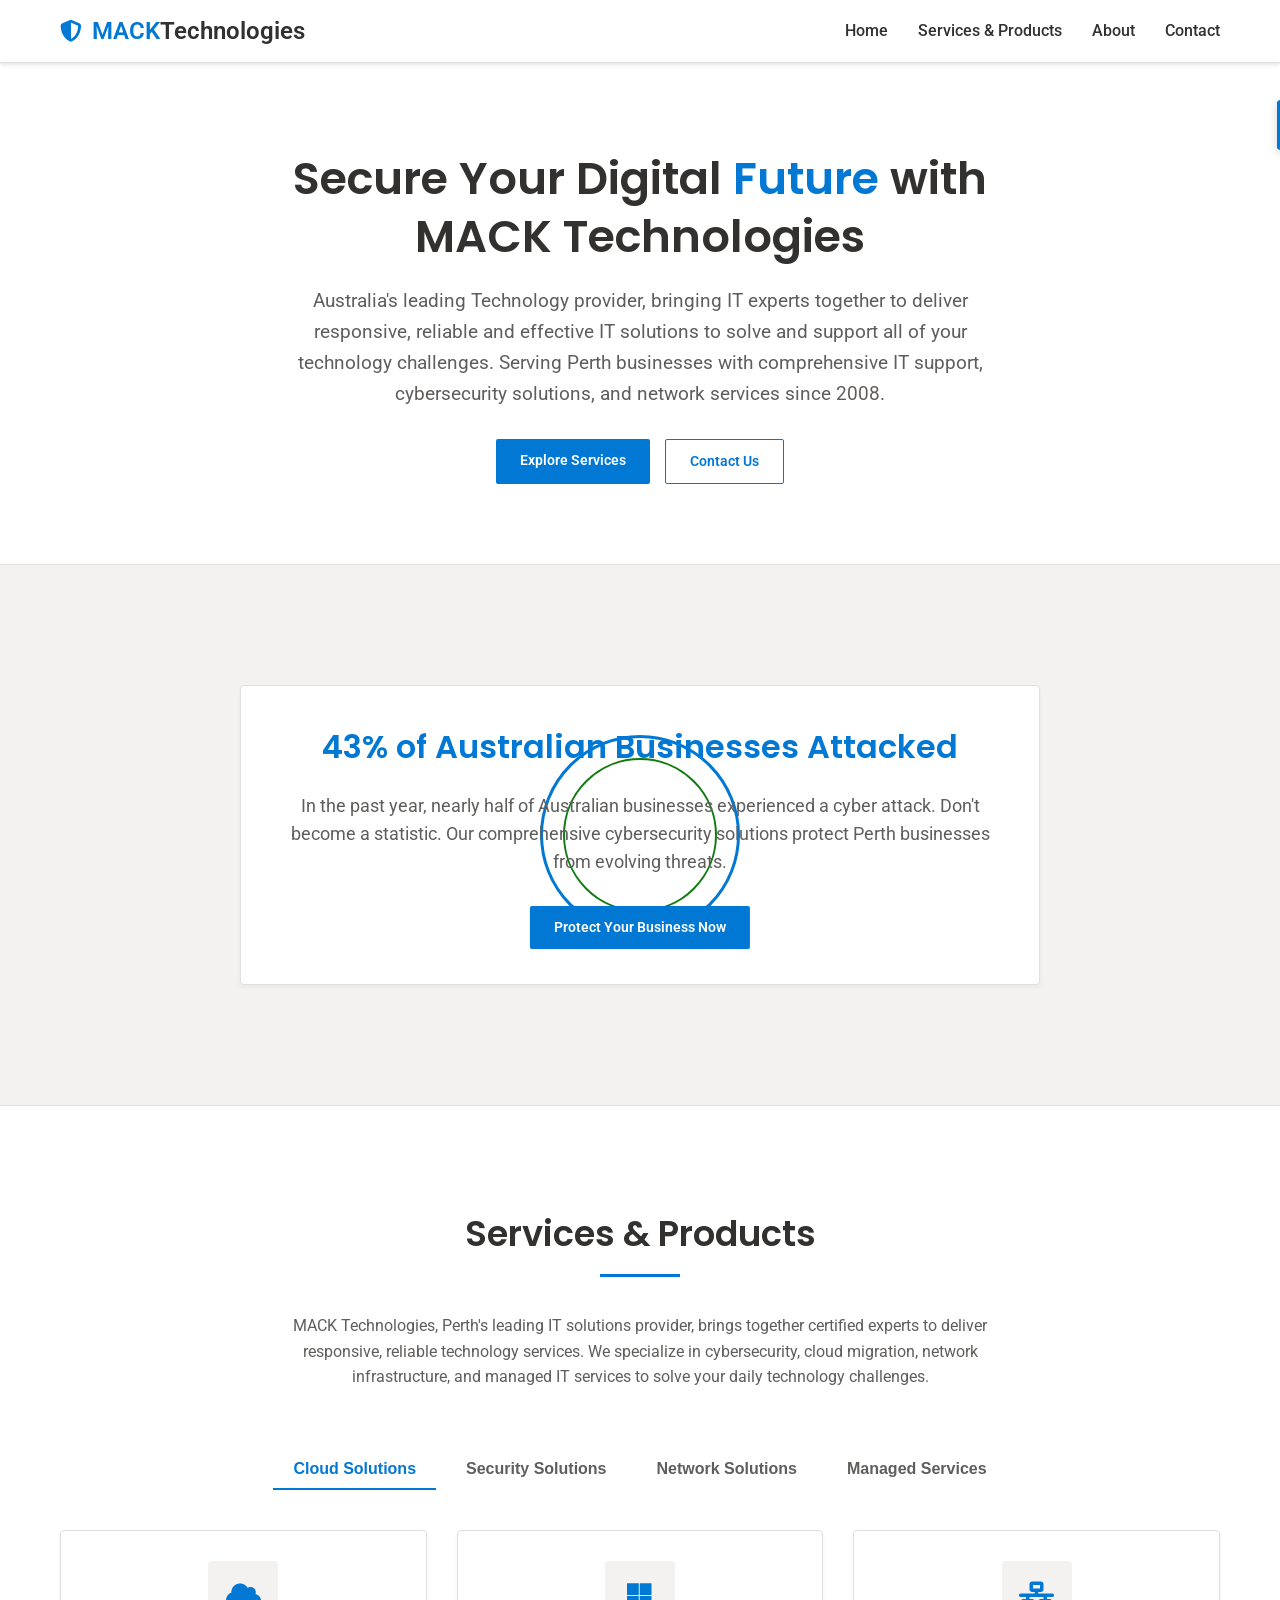
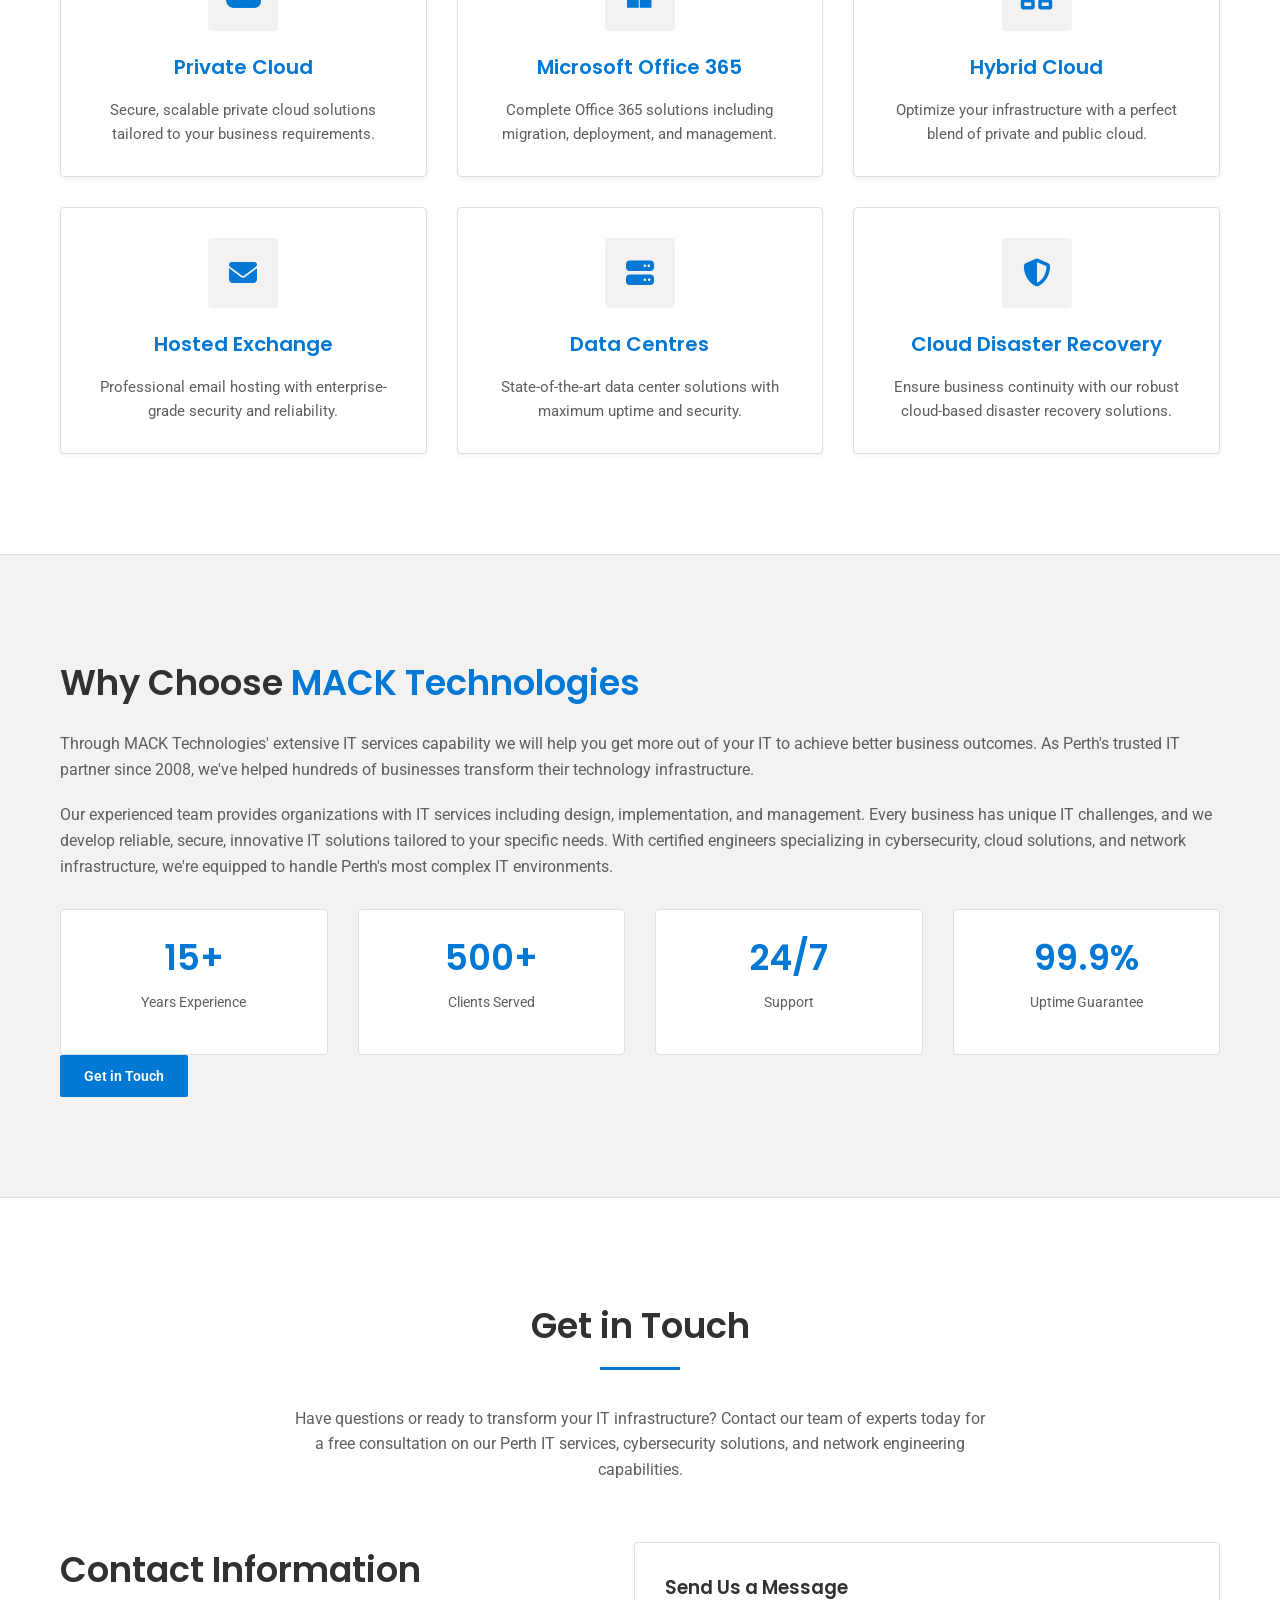
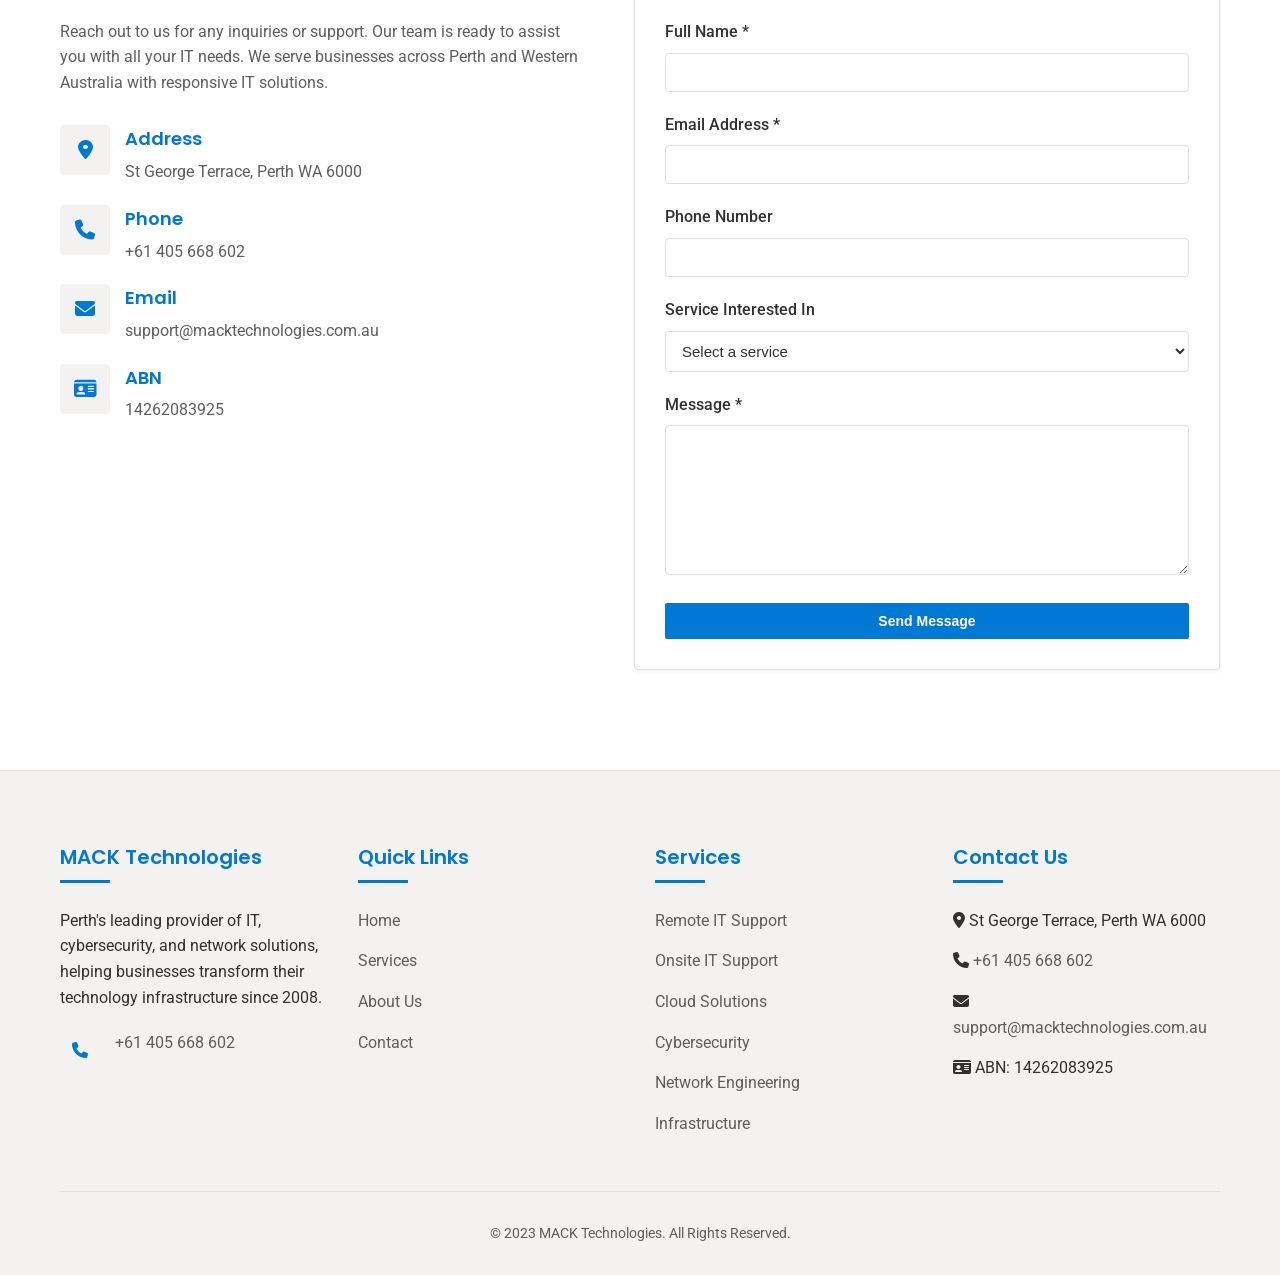
==== commit 2f8cc3ae: "Update index.html" ====
--- a/index.html
+++ b/index.html
@@ -4,8 +4,8 @@
     <meta charset="UTF-8">
     <meta name="viewport" content="width=device-width, initial-scale=1.0">
     <title>MACK Technologies | IT Support & Cybersecurity Solutions Perth</title>
-    <meta name="description" content="MACK Technologies provides comprehensive IT support and cybersecurity solutions in Perth. Protect your business from cyber threats with our expert services.">
-    <meta name="keywords" content="IT support Perth, cybersecurity Perth, cloud solutions, network security, managed IT services, data protection, Perth IT company">
+    <meta name="description" content="MACK Technologies provides comprehensive IT support, cybersecurity solutions, and network services in Perth. Protect your business from cyber threats with our expert managed IT services, cloud solutions, and network engineering.">
+    <meta name="keywords" content="IT support Perth, cybersecurity Perth, network solutions Perth, cloud solutions Perth, managed IT services Perth, data protection Perth, network engineering, VPN solutions Perth, WAN solutions, LAN setup Perth">
     <meta name="author" content="MACK Technologies">
     <link rel="stylesheet" href="https://cdnjs.cloudflare.com/ajax/libs/font-awesome/6.4.0/css/all.min.css">
     <link href="https://fonts.googleapis.com/css2?family=Poppins:wght@300;400;500;600;700&family=Roboto:wght@300;400;500;700&display=swap" rel="stylesheet">
@@ -277,40 +277,10 @@
             animation: pulse 3s infinite 0.5s;
         }
         
-        .attack-dots {
-            position: absolute;
-            top: 0;
-            left: 0;
-            width: 100%;
-            height: 100%;
-        }
-        
-        .attack-dot {
-            position: absolute;
-            width: 8px;
-            height: 8px;
-            background: #d13438; /* Microsoft red */
-            border-radius: 50%;
-            animation: attackAnimation 4s infinite;
-        }
-        
         @keyframes pulse {
             0% { box-shadow: 0 0 0 0 rgba(0, 120, 212, 0.3); }
             70% { box-shadow: 0 0 0 20px rgba(0, 120, 212, 0); }
             100% { box-shadow: 0 0 0 0 rgba(0, 120, 212, 0); }
-        }
-        
-        @keyframes attackAnimation {
-            0% { transform: translate(0, 0); opacity: 0; }
-            10% { opacity: 1; }
-            90% { opacity: 1; }
-            100% { 
-                transform: translate(
-                    calc(100px + (100% - 200px) * var(--tx)), 
-                    calc(100px + (100% - 200px) * var(--ty))
-                ); 
-                opacity: 0;
-            }
         }
         
         /* Services Section */
@@ -815,7 +785,7 @@
         <div class="container">
             <div class="hero-content">
                 <h1>Secure Your Digital <span>Future</span> with MACK Technologies</h1>
-                <p>Australia's leading Technology provider, bringing IT experts together to deliver responsive, reliable and effective IT solutions to solve and support all of your technology challenges.</p>
+                <p>Australia's leading Technology provider, bringing IT experts together to deliver responsive, reliable and effective IT solutions to solve and support all of your technology challenges. Serving Perth businesses with comprehensive IT support, cybersecurity solutions, and network services since 2008.</p>
                 <div class="hero-btns">
                     <a href="#services" class="btn">Explore Services</a>
                     <a href="#contact" class="btn btn-secondary">Contact Us</a>
@@ -829,10 +799,9 @@
         <div class="container">
             <div class="animation-container" id="cyberAnimation">
                 <div class="cyber-shield"></div>
-                <div class="attack-dots" id="attackDots"></div>
                 <div class="stat-content">
                     <h2>43% of Australian Businesses Attacked</h2>
-                    <p>In the past year, nearly half of Australian businesses experienced a cyber attack. Don't become a statistic.</p>
+                    <p>In the past year, nearly half of Australian businesses experienced a cyber attack. Don't become a statistic. Our comprehensive cybersecurity solutions protect Perth businesses from evolving threats.</p>
                     <a href="#contact" class="btn">Protect Your Business Now</a>
                 </div>
             </div>
@@ -844,12 +813,13 @@
         <div class="container">
             <div class="section-header">
                 <h2>Services & Products</h2>
-                <p>Mack Technologies, Australia's leading Technology provider, brings IT experts together to deliver responsive, reliable and effective IT products and services to solve and support all of the technology challenges you face each day.</p>
+                <p>MACK Technologies, Perth's leading IT solutions provider, brings together certified experts to deliver responsive, reliable technology services. We specialize in cybersecurity, cloud migration, network infrastructure, and managed IT services to solve your daily technology challenges.</p>
             </div>
             
             <div class="tabs">
                 <button class="tab-btn active" data-tab="cloud">Cloud Solutions</button>
                 <button class="tab-btn" data-tab="security">Security Solutions</button>
+                <button class="tab-btn" data-tab="network">Network Solutions</button>
                 <button class="tab-btn" data-tab="managed">Managed Services</button>
             </div>
             
@@ -953,6 +923,83 @@
                         </div>
                         <h3>Business Streamlining</h3>
                         <p>Optimize your business processes with our technology-driven solutions.</p>
+                    </div>
+                </div>
+            </div>
+            
+            <!-- New Network Solutions Tab -->
+            <div class="tab-content" id="network-tab">
+                <div class="services-grid">
+                    <div class="service-card floating">
+                        <div class="service-icon">
+                            <i class="fas fa-wrench"></i>
+                        </div>
+                        <h3>Network Support</h3>
+                        <p>24/7 expert network support to ensure optimal performance and minimal downtime.</p>
+                    </div>
+                    
+                    <div class="service-card floating" style="animation-delay: 0.2s;">
+                        <div class="service-icon">
+                            <i class="fas fa-cogs"></i>
+                        </div>
+                        <h3>Network Engineering</h3>
+                        <p>Design and implementation of robust network infrastructures for Perth businesses.</p>
+                    </div>
+                    
+                    <div class="service-card floating" style="animation-delay: 0.4s;">
+                        <div class="service-icon">
+                            <i class="fas fa-traffic-light"></i>
+                        </div>
+                        <h3>Traffic Engineering</h3>
+                        <p>Optimize network traffic flow and bandwidth utilization for peak performance.</p>
+                    </div>
+                    
+                    <div class="service-card floating" style="animation-delay: 0.6s;">
+                        <div class="service-icon">
+                            <i class="fas fa-lock"></i>
+                        </div>
+                        <h3>VPN (SSL VPN)</h3>
+                        <p>Secure remote access solutions with enterprise-grade SSL VPN technology.</p>
+                    </div>
+                    
+                    <div class="service-card floating" style="animation-delay: 0.8s;">
+                        <div class="service-icon">
+                            <i class="fas fa-home"></i>
+                        </div>
+                        <h3>Work from Home Network</h3>
+                        <p>Secure and reliable remote work solutions for distributed teams.</p>
+                    </div>
+                    
+                    <div class="service-card floating" style="animation-delay: 1s;">
+                        <div class="service-icon">
+                            <i class="fas fa-desktop"></i>
+                        </div>
+                        <h3>Remote Desktop VPN</h3>
+                        <p>Secure remote desktop access solutions for flexible workforce management.</p>
+                    </div>
+                    
+                    <div class="service-card floating" style="animation-delay: 1.2s;">
+                        <div class="service-icon">
+                            <i class="fas fa-route"></i>
+                        </div>
+                        <h3>Routing & Switching</h3>
+                        <p>Enterprise-grade routing and switching solutions for optimal network performance.</p>
+                    </div>
+                    
+                    <div class="service-card floating" style="animation-delay: 1.4s;">
+                        <div class="service-icon">
+                            <i class="fas fa-network-wired"></i>
+                        </div>
+                        <h3>Local Area Network</h3>
+                        <p>Design and implementation of high-performance LAN infrastructure.</p>
+                    </div>
+                    
+                    <div class="service-card floating" style="animation-delay: 1.6s;">
+                        <div class="service-icon">
+                            <i class="fas fa-globe-asia"></i>
+                        </div>
+                        <h3>Wide Area Network</h3>
+                        <p>Scalable WAN solutions connecting multiple locations securely.</p>
                     </div>
                 </div>
             </div>
@@ -1017,8 +1064,8 @@
             <div class="about-content">
                 <div class="about-text">
                     <h2>Why Choose <span>MACK Technologies</span></h2>
-                    <p>Through MACK Technologies' extensive IT services capability we will help you get more out of your IT to achieve better business outcomes.</p>
-                    <p>Our experienced team provides organizations with IT services including design, implementation, and management. Every business has unique IT challenges, and we develop reliable, secure, innovative IT solutions tailored to your specific needs.</p>
+                    <p>Through MACK Technologies' extensive IT services capability we will help you get more out of your IT to achieve better business outcomes. As Perth's trusted IT partner since 2008, we've helped hundreds of businesses transform their technology infrastructure.</p>
+                    <p>Our experienced team provides organizations with IT services including design, implementation, and management. Every business has unique IT challenges, and we develop reliable, secure, innovative IT solutions tailored to your specific needs. With certified engineers specializing in cybersecurity, cloud solutions, and network infrastructure, we're equipped to handle Perth's most complex IT environments.</p>
                     <div class="stats">
                         <div class="stat-item">
                             <h3>15+</h3>
@@ -1048,13 +1095,13 @@
         <div class="container">
             <div class="section-header">
                 <h2>Get in Touch</h2>
-                <p>Have questions or ready to transform your IT infrastructure? Contact our team of experts today.</p>
+                <p>Have questions or ready to transform your IT infrastructure? Contact our team of experts today for a free consultation on our Perth IT services, cybersecurity solutions, and network engineering capabilities.</p>
             </div>
             
             <div class="contact-container">
                 <div class="contact-info">
                     <h2>Contact Information</h2>
-                    <p>Reach out to us for any inquiries or support. Our team is ready to assist you with all your IT needs.</p>
+                    <p>Reach out to us for any inquiries or support. Our team is ready to assist you with all your IT needs. We serve businesses across Perth and Western Australia with responsive IT solutions.</p>
                     
                     <div class="contact-details">
                         <div class="contact-item">
@@ -1093,7 +1140,7 @@
                             </div>
                             <div class="contact-text">
                                 <h4>ABN</h4>
-                                <p>14202983925</p>
+                                <p>14262083925</p>
                             </div>
                         </div>
                     </div>
@@ -1129,6 +1176,7 @@
                                 <option value="Onsite IT Support">Onsite IT Support</option>
                                 <option value="Cloud Solutions">Cloud Solutions</option>
                                 <option value="Cybersecurity">Cybersecurity</option>
+                                <option value="Network Solutions">Network Solutions</option>
                                 <option value="Migration Services">Migration Services</option>
                                 <option value="Other">Other</option>
                             </select>
@@ -1155,7 +1203,7 @@
             <div class="footer-container">
                 <div class="footer-col">
                     <h4>MACK Technologies</h4>
-                    <p>Australia's leading provider of IT and cybersecurity solutions, helping businesses transform their technology infrastructure.</p>
+                    <p>Perth's leading provider of IT, cybersecurity, and network solutions, helping businesses transform their technology infrastructure since 2008.</p>
                     <div class="contact-item" style="margin-top: 20px;">
                         <div class="contact-icon" style="width: 40px; height: 40px; font-size: 16px;">
                             <i class="fas fa-phone"></i>
@@ -1194,7 +1242,7 @@
                         <li><i class="fas fa-map-marker-alt"></i> St George Terrace, Perth WA 6000</li>
                         <li><i class="fas fa-phone"></i> <a href="tel:+61405668602">+61 405 668 602</a></li>
                         <li><i class="fas fa-envelope"></i> <a href="mailto:support@macktechnologies.com.au">support@macktechnologies.com.au</a></li>
-                        <li><i class="fas fa-id-card"></i> ABN: 14202983925</li>
+                        <li><i class="fas fa-id-card"></i> ABN: 14262083925</li>
                     </ul>
                 </div>
             </div>
@@ -1246,36 +1294,6 @@
                     }
                 });
             });
-            
-            // Create cyber attack animation
-            function createAttackAnimation() {
-                const container = document.getElementById('attackDots');
-                const dotsCount = 30;
-                
-                for (let i = 0; i < dotsCount; i++) {
-                    const dot = document.createElement('div');
-                    dot.className = 'attack-dot';
-                    
-                    // Random starting position
-                    const startX = Math.random() * 100;
-                    const startY = Math.random() * 100;
-                    
-                    // Random target position (toward center)
-                    const tx = Math.random();
-                    const ty = Math.random();
-                    
-                    dot.style.setProperty('--tx', tx);
-                    dot.style.setProperty('--ty', ty);
-                    dot.style.left = `${startX}%`;
-                    dot.style.top = `${startY}%`;
-                    dot.style.animationDelay = `${Math.random() * 2}s`;
-                    
-                    container.appendChild(dot);
-                }
-            }
-            
-            // Initialize animation
-            createAttackAnimation();
             
             // Form submission
             const contactForm = document.getElementById('contactForm');
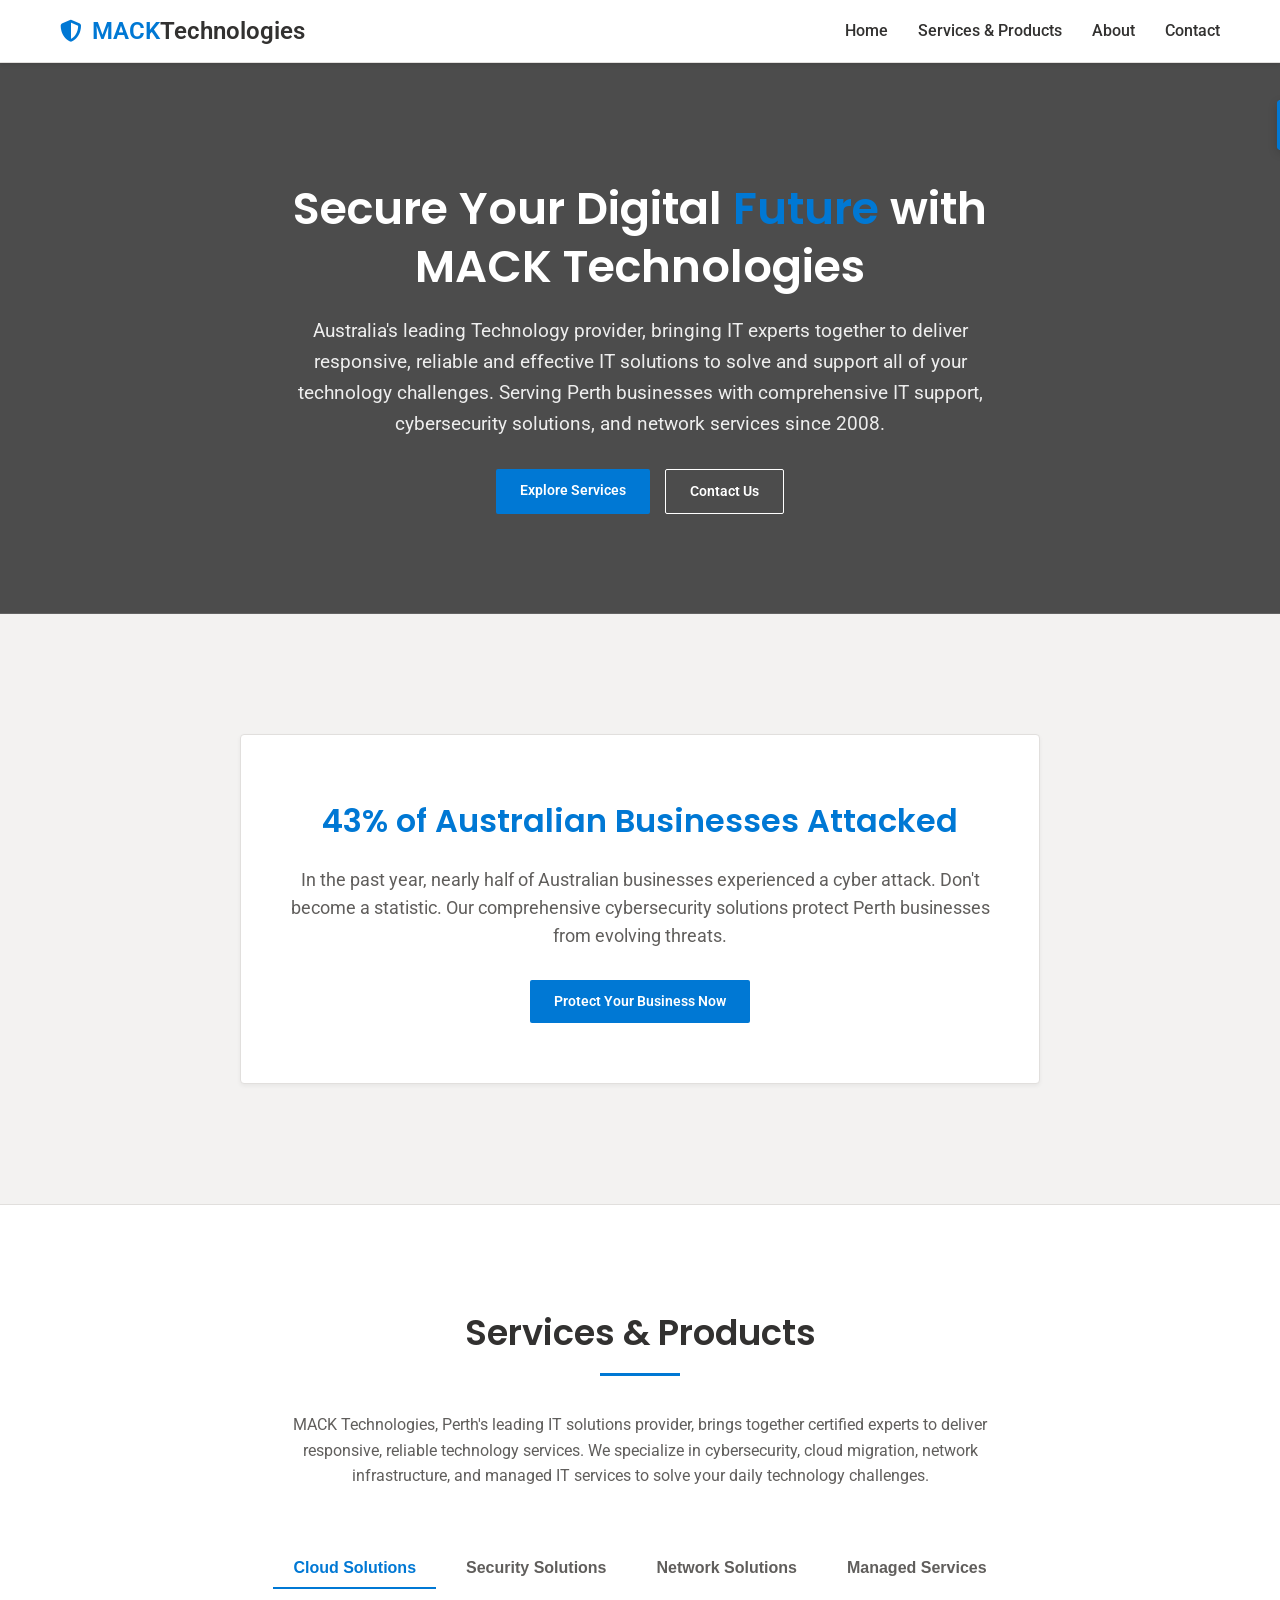
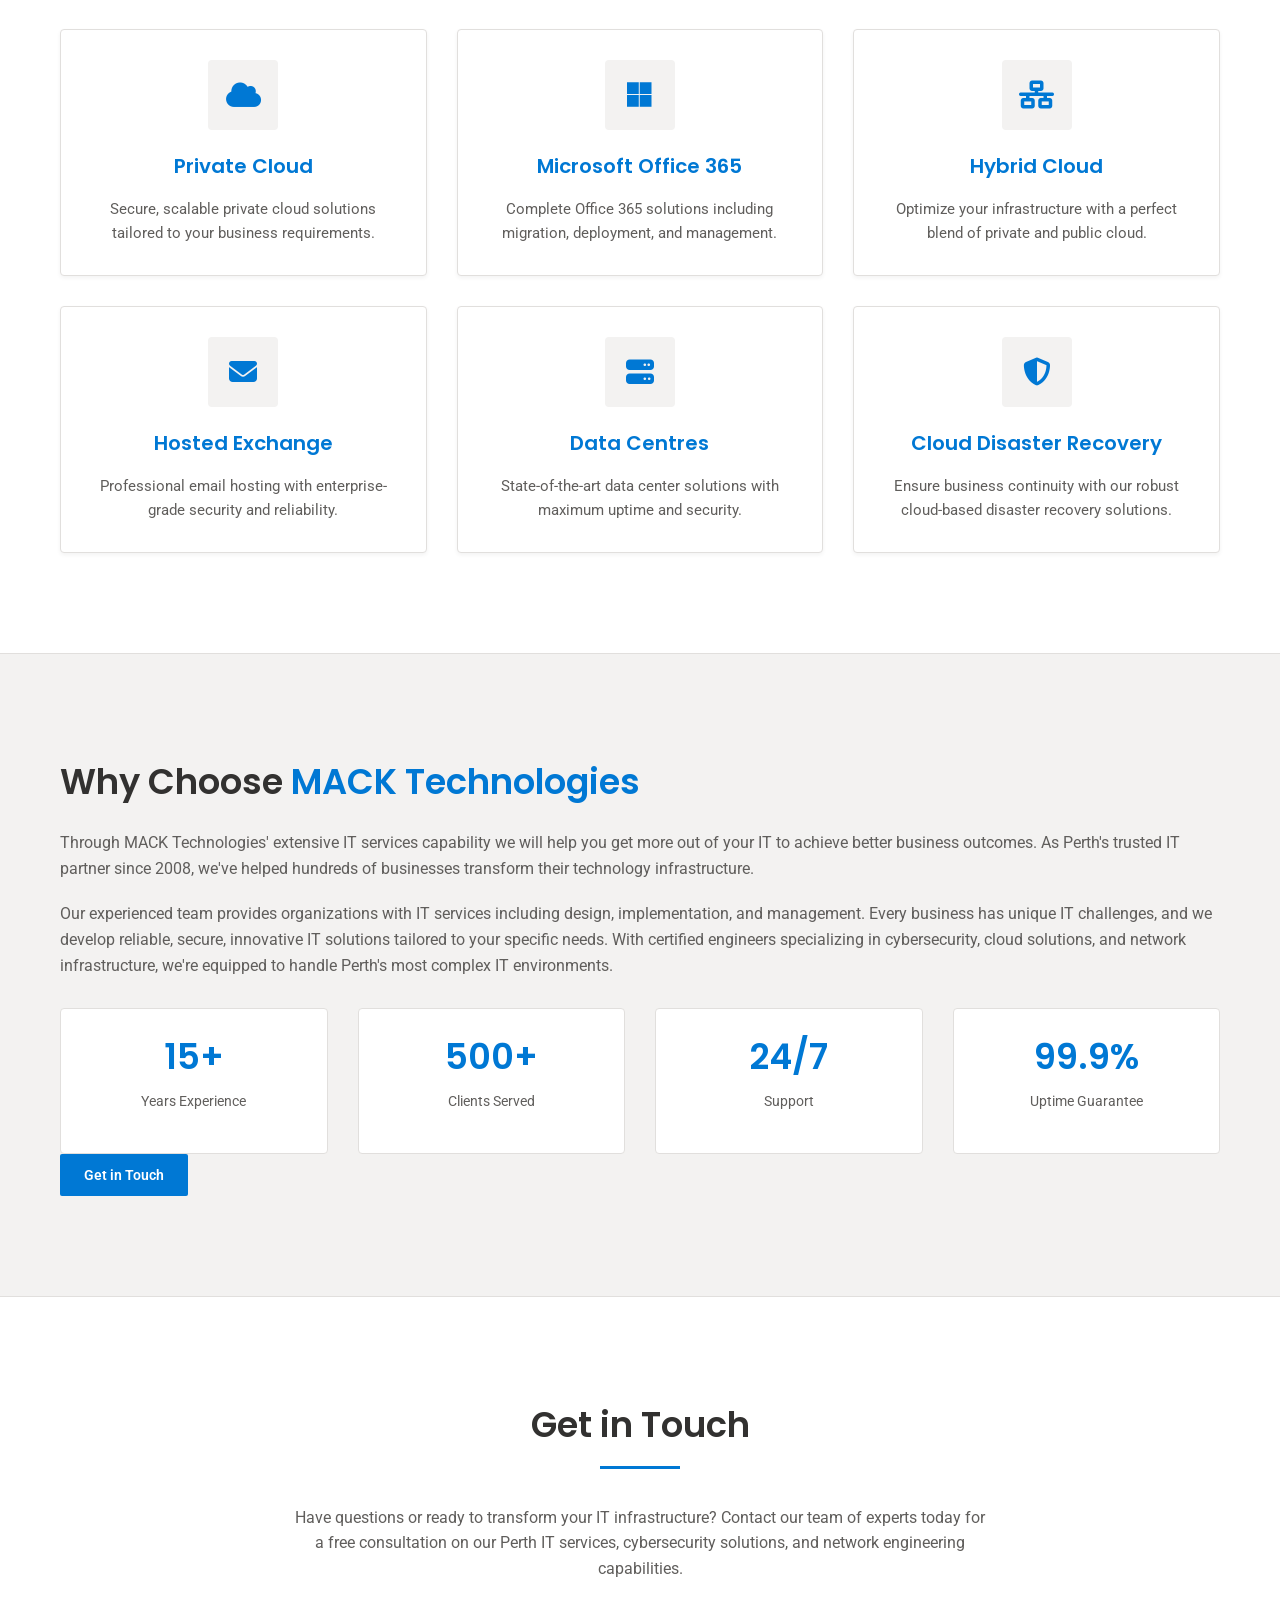
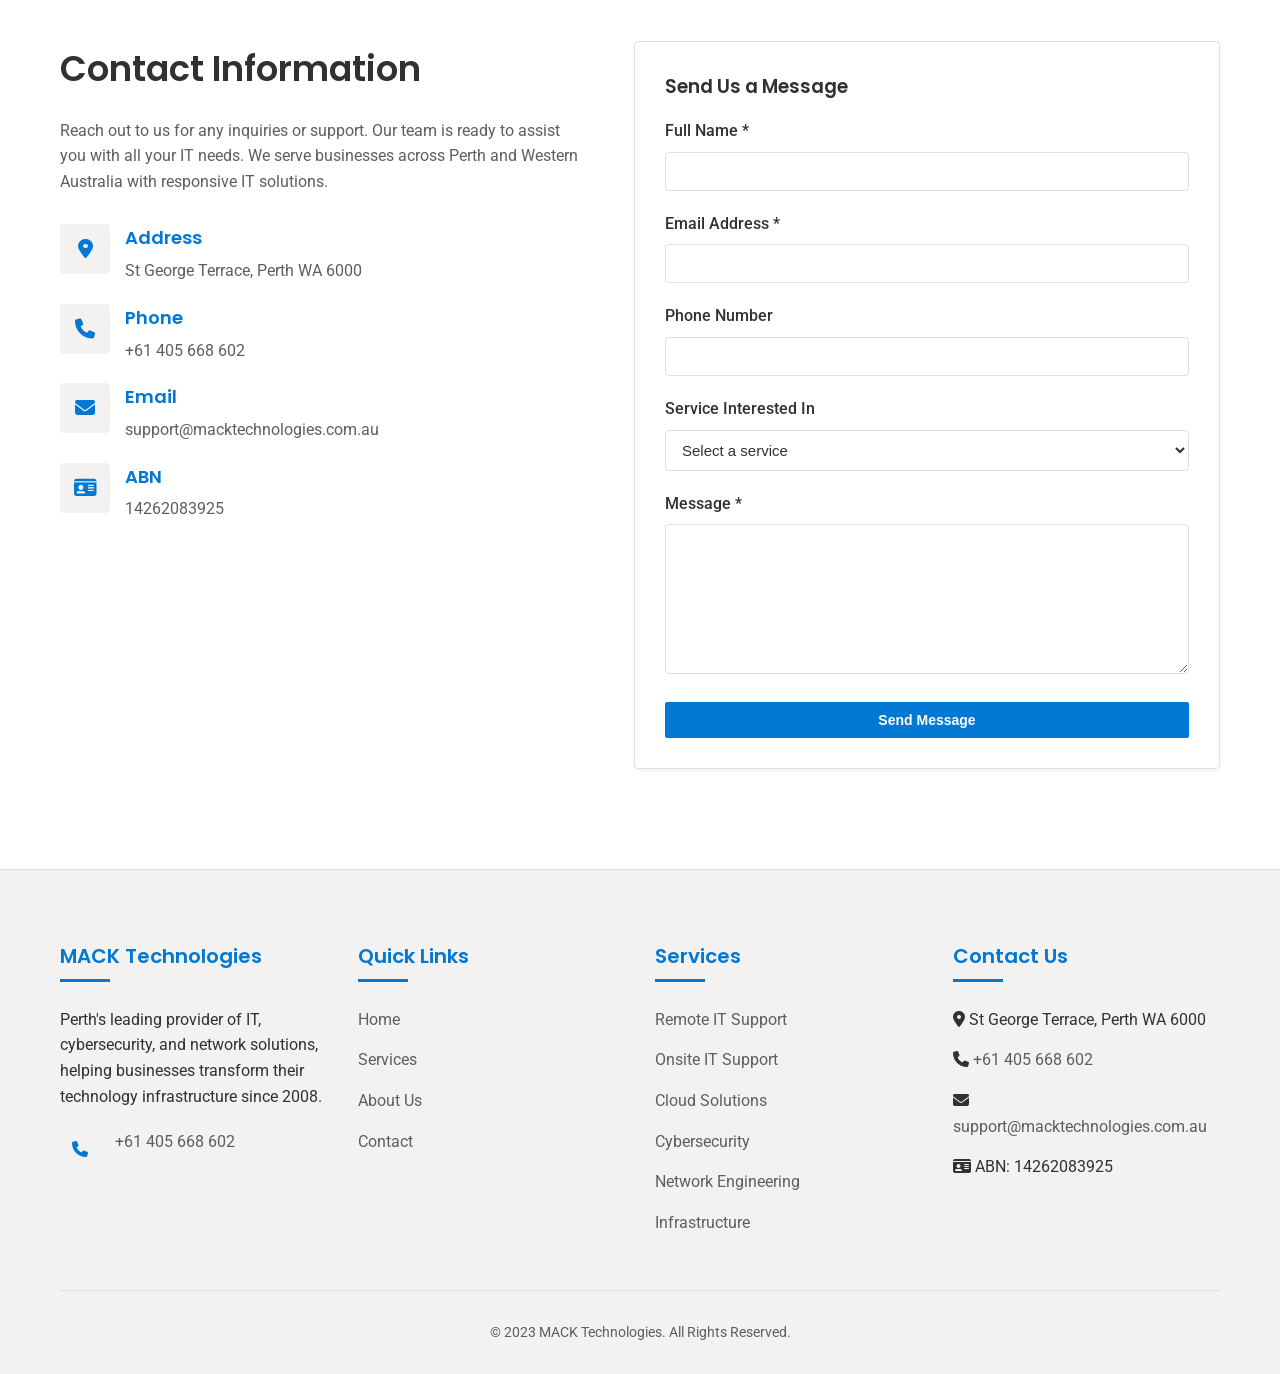
==== commit ab5ad6d2: "Update index.html" ====
--- a/index.html
+++ b/index.html
@@ -157,12 +157,15 @@
         
         /* Hero Section */
         .hero {
-            background-color: var(--light);
-            padding: 150px 0 80px;
+            background: linear-gradient(rgba(0, 0, 0, 0.7), rgba(0, 0, 0, 0.7)), 
+                        url('https://images.unsplash.com/photo-1550751827-4bd374c3f58b?ixlib=rb-4.0.3&ixid=M3wxMjA3fDB8MHxwaG90by1wYWdlfHx8fGVufDB8fHx8fA%3D%3D&auto=format&fit=crop&w=1740&q=80');
+            background-size: cover;
+            background-position: center;
+            padding: 180px 0 100px;
             position: relative;
             overflow: hidden;
             text-align: center;
-            border-bottom: 1px solid var(--medium-gray);
+            color: white;
         }
         
         .hero-content {
@@ -176,7 +179,7 @@
             font-size: 2.8rem;
             margin-bottom: 20px;
             line-height: 1.3;
-            color: var(--dark);
+            color: var(--light);
         }
         
         .hero h1 span {
@@ -185,7 +188,7 @@
         
         .hero p {
             font-size: 1.2rem;
-            color: var(--dark-gray);
+            color: rgba(255, 255, 255, 0.9);
             margin-bottom: 30px;
             max-width: 700px;
             margin-left: auto;
@@ -200,16 +203,16 @@
         
         .btn-secondary {
             background: transparent;
-            border: 1px solid var(--primary);
-            color: var(--primary);
+            border: 1px solid var(--light);
+            color: var(--light);
             box-shadow: none;
         }
         
         .btn-secondary:hover {
-            background-color: rgba(0, 120, 212, 0.05);
-        }
-        
-        /* Security Animation Section */
+            background-color: rgba(255, 255, 255, 0.1);
+        }
+        
+        /* Security Animation Section - REMOVED ANIMATION */
         .security-stats {
             background-color: var(--light-gray);
             padding: 80px 0;
@@ -221,7 +224,6 @@
         
         .animation-container {
             position: relative;
-            height: 300px;
             margin: 40px auto;
             max-width: 800px;
             border-radius: 4px;
@@ -229,15 +231,7 @@
             border: 1px solid var(--medium-gray);
             background: var(--card-bg);
             box-shadow: 0 2px 4px rgba(0,0,0,0.05);
-        }
-        
-        .stat-content {
-            position: absolute;
-            top: 50%;
-            left: 50%;
-            transform: translate(-50%, -50%);
-            z-index: 2;
-            width: 90%;
+            padding: 60px 40px;
         }
         
         .stat-content h2 {
@@ -250,37 +244,6 @@
             font-size: 1.1rem;
             margin-bottom: 30px;
             color: var(--dark-gray);
-        }
-        
-        .cyber-shield {
-            position: absolute;
-            top: 50%;
-            left: 50%;
-            transform: translate(-50%, -50%);
-            width: 200px;
-            height: 200px;
-            border: 3px solid var(--primary);
-            border-radius: 50%;
-            z-index: 1;
-            animation: pulse 3s infinite;
-        }
-        
-        .cyber-shield::before {
-            content: '';
-            position: absolute;
-            top: 20px;
-            left: 20px;
-            right: 20px;
-            bottom: 20px;
-            border: 2px solid var(--secondary);
-            border-radius: 50%;
-            animation: pulse 3s infinite 0.5s;
-        }
-        
-        @keyframes pulse {
-            0% { box-shadow: 0 0 0 0 rgba(0, 120, 212, 0.3); }
-            70% { box-shadow: 0 0 0 20px rgba(0, 120, 212, 0); }
-            100% { box-shadow: 0 0 0 0 rgba(0, 120, 212, 0); }
         }
         
         /* Services Section */
@@ -691,7 +654,7 @@
             }
             
             .hero {
-                padding: 130px 0 60px;
+                padding: 150px 0 60px;
             }
             
             .hero h1 {
@@ -794,11 +757,10 @@
         </div>
     </section>
 
-    <!-- Security Animation Section -->
+    <!-- Security Animation Section - ANIMATION REMOVED -->
     <section class="security-stats">
         <div class="container">
-            <div class="animation-container" id="cyberAnimation">
-                <div class="cyber-shield"></div>
+            <div class="animation-container">
                 <div class="stat-content">
                     <h2>43% of Australian Businesses Attacked</h2>
                     <p>In the past year, nearly half of Australian businesses experienced a cyber attack. Don't become a statistic. Our comprehensive cybersecurity solutions protect Perth businesses from evolving threats.</p>
@@ -1150,8 +1112,6 @@
                     <h3>Send Us a Message</h3>
                     <form id="contactForm" action="https://formspree.io/f/mrblpboy" method="POST">
                         <input type="hidden" name="_subject" value="New Enquiry from MACK Technologies Website">
-                        <input type="hidden" name="_replyto" value="support@macktechnologies.com.au">
-                        <input type="hidden" name="_cc" value="support@macktechnologies.com.au">
                         
                         <div class="form-group">
                             <label for="name">Full Name *</label>
@@ -1348,12 +1308,7 @@
                             showNotification(`Thank you ${name}! Your message has been sent. We'll contact you soon.`, true);
                             contactForm.reset();
                         } else {
-                            const errorData = await response.json();
-                            if (errorData.errors) {
-                                showNotification(errorData.errors.map(error => error.message).join(", "), false);
-                            } else {
-                                showNotification('There was a problem sending your message. Please try again.', false);
-                            }
+                            showNotification('There was a problem sending your message. Please try again.', false);
                         }
                     } catch (error) {
                         showNotification('There was a network error. Please try again.', false);
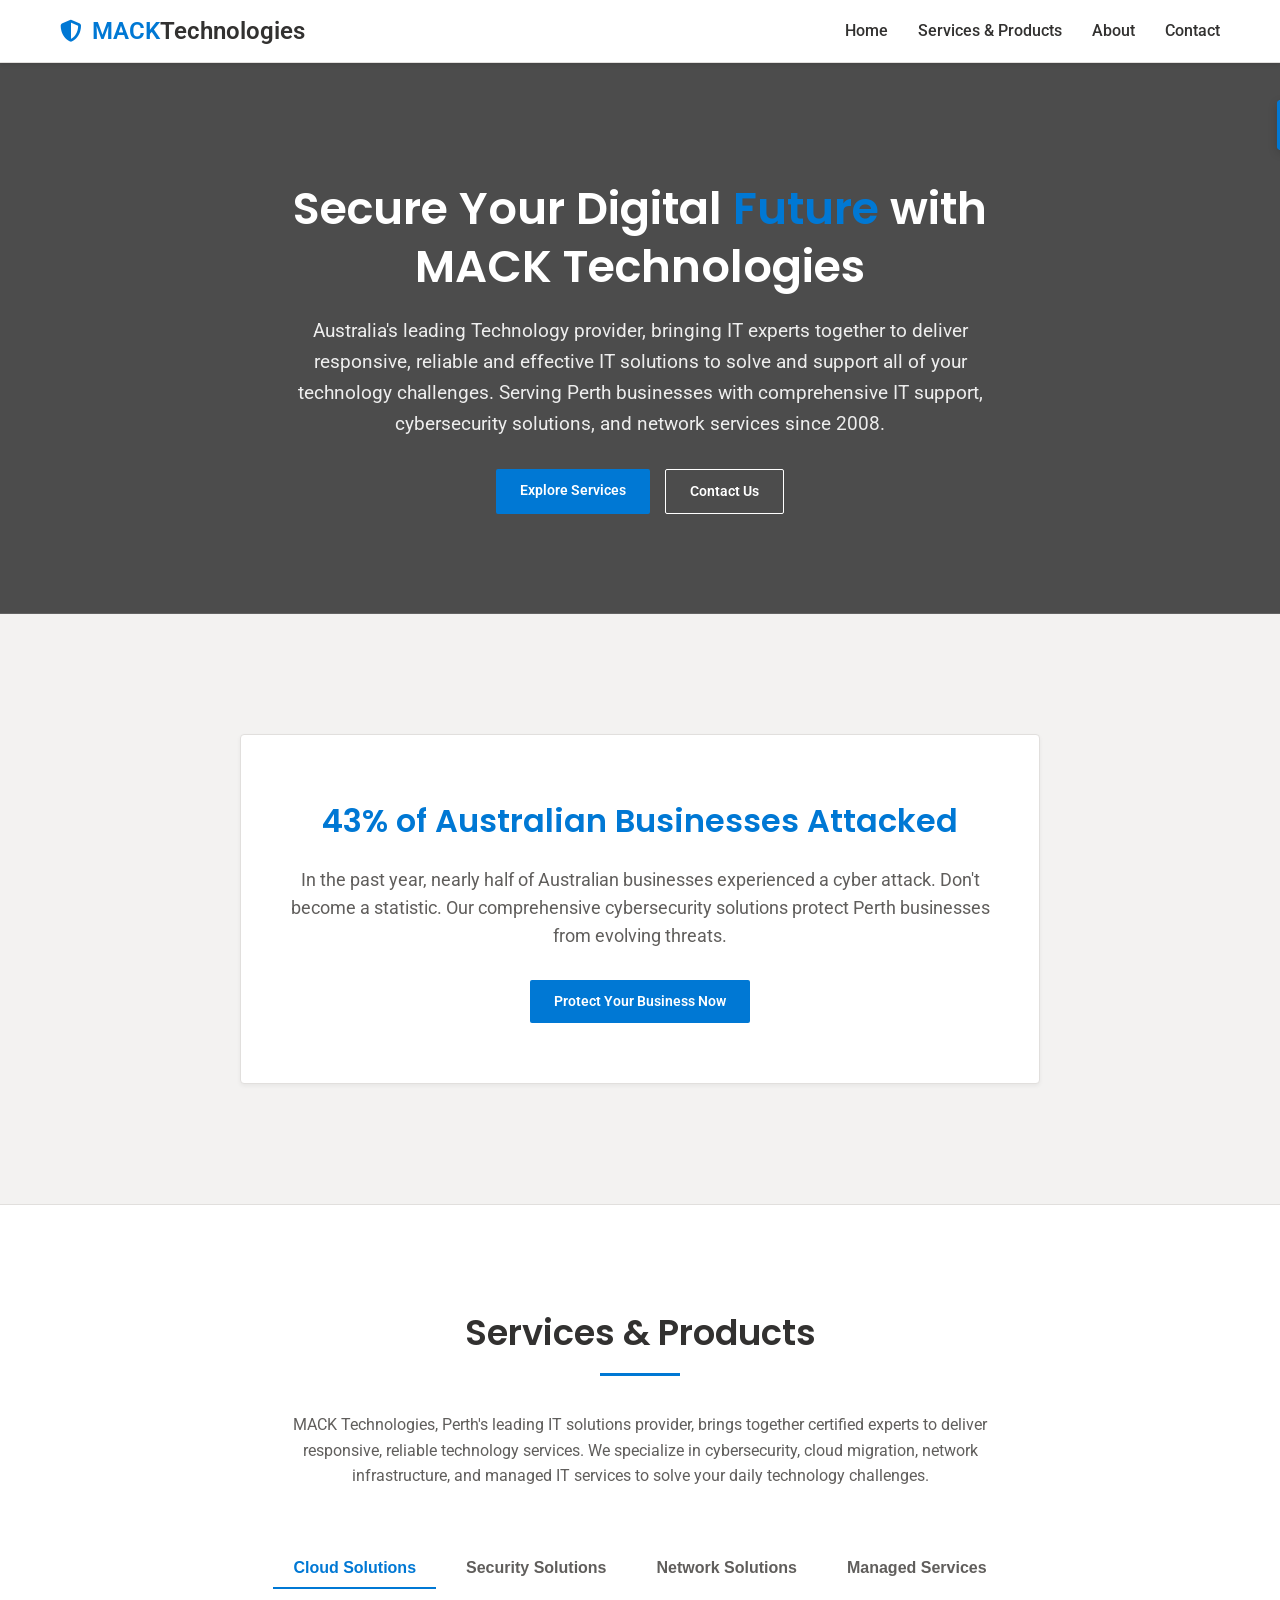
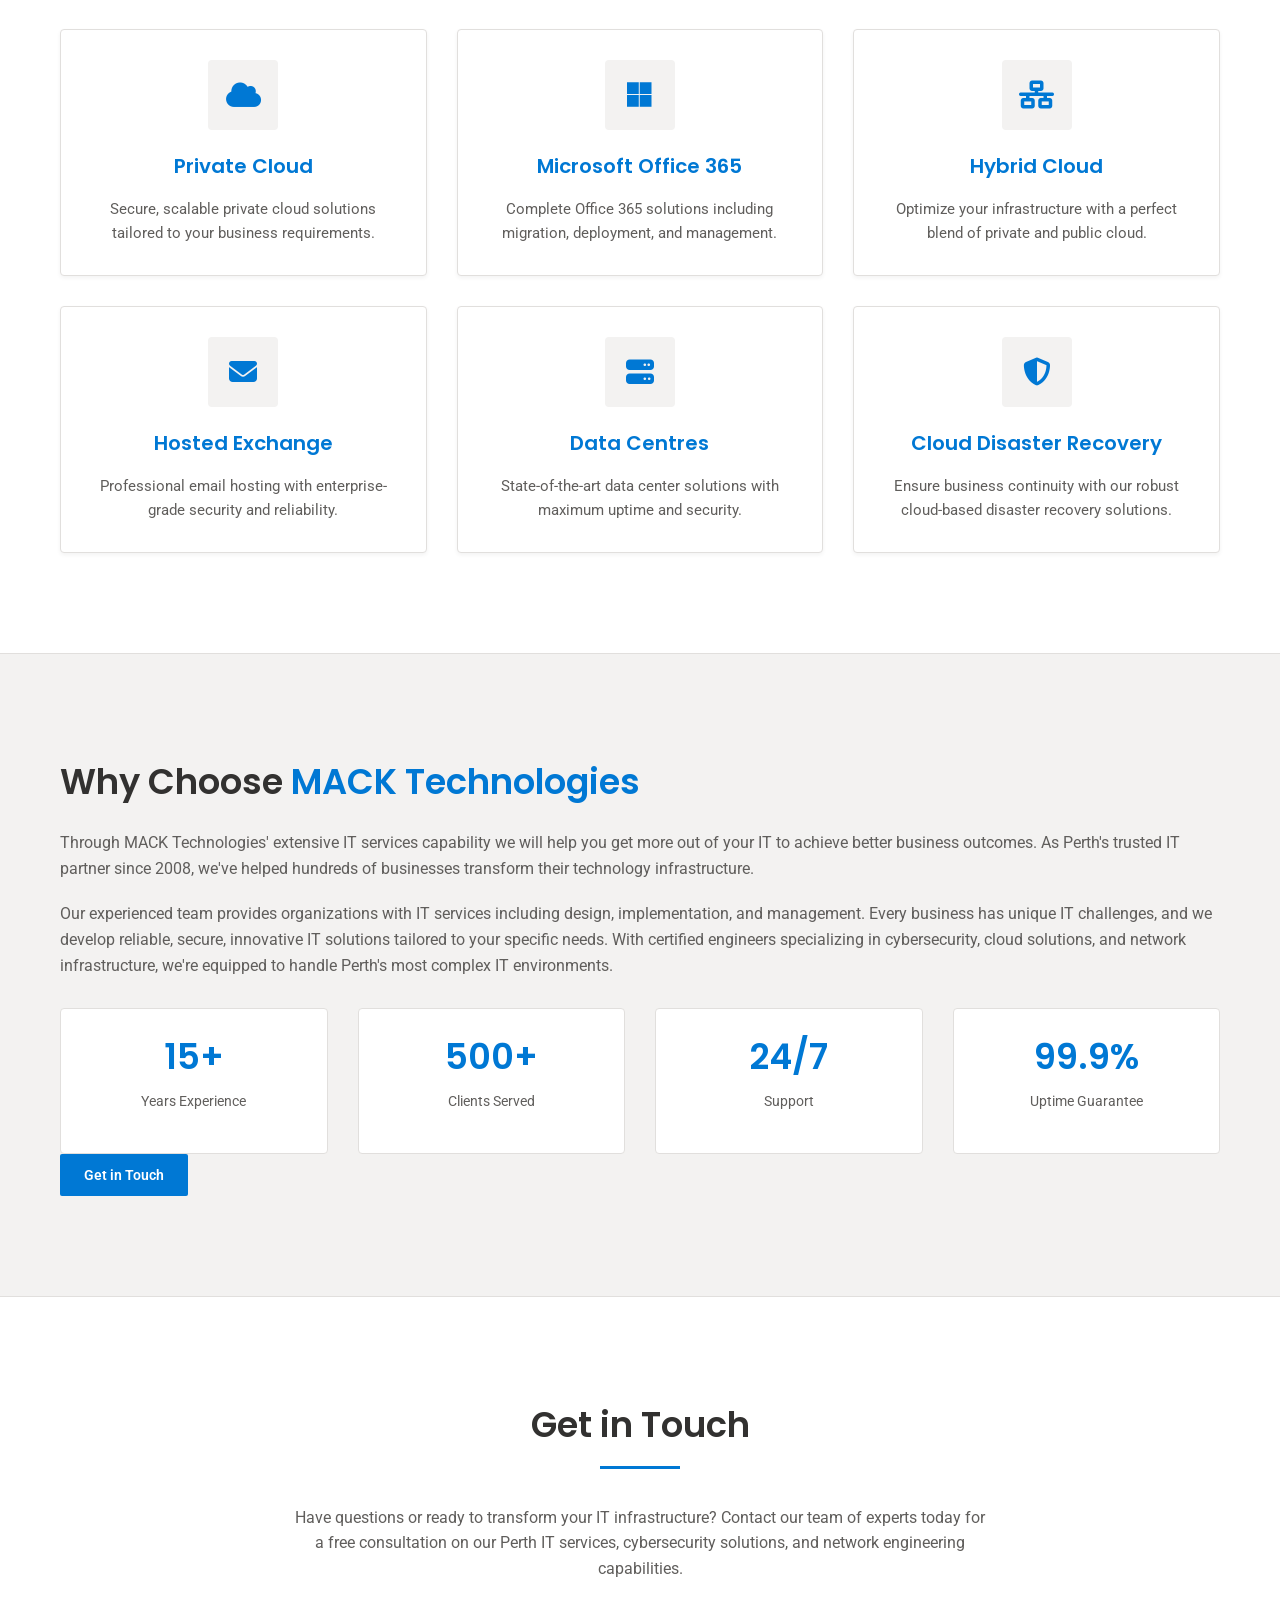
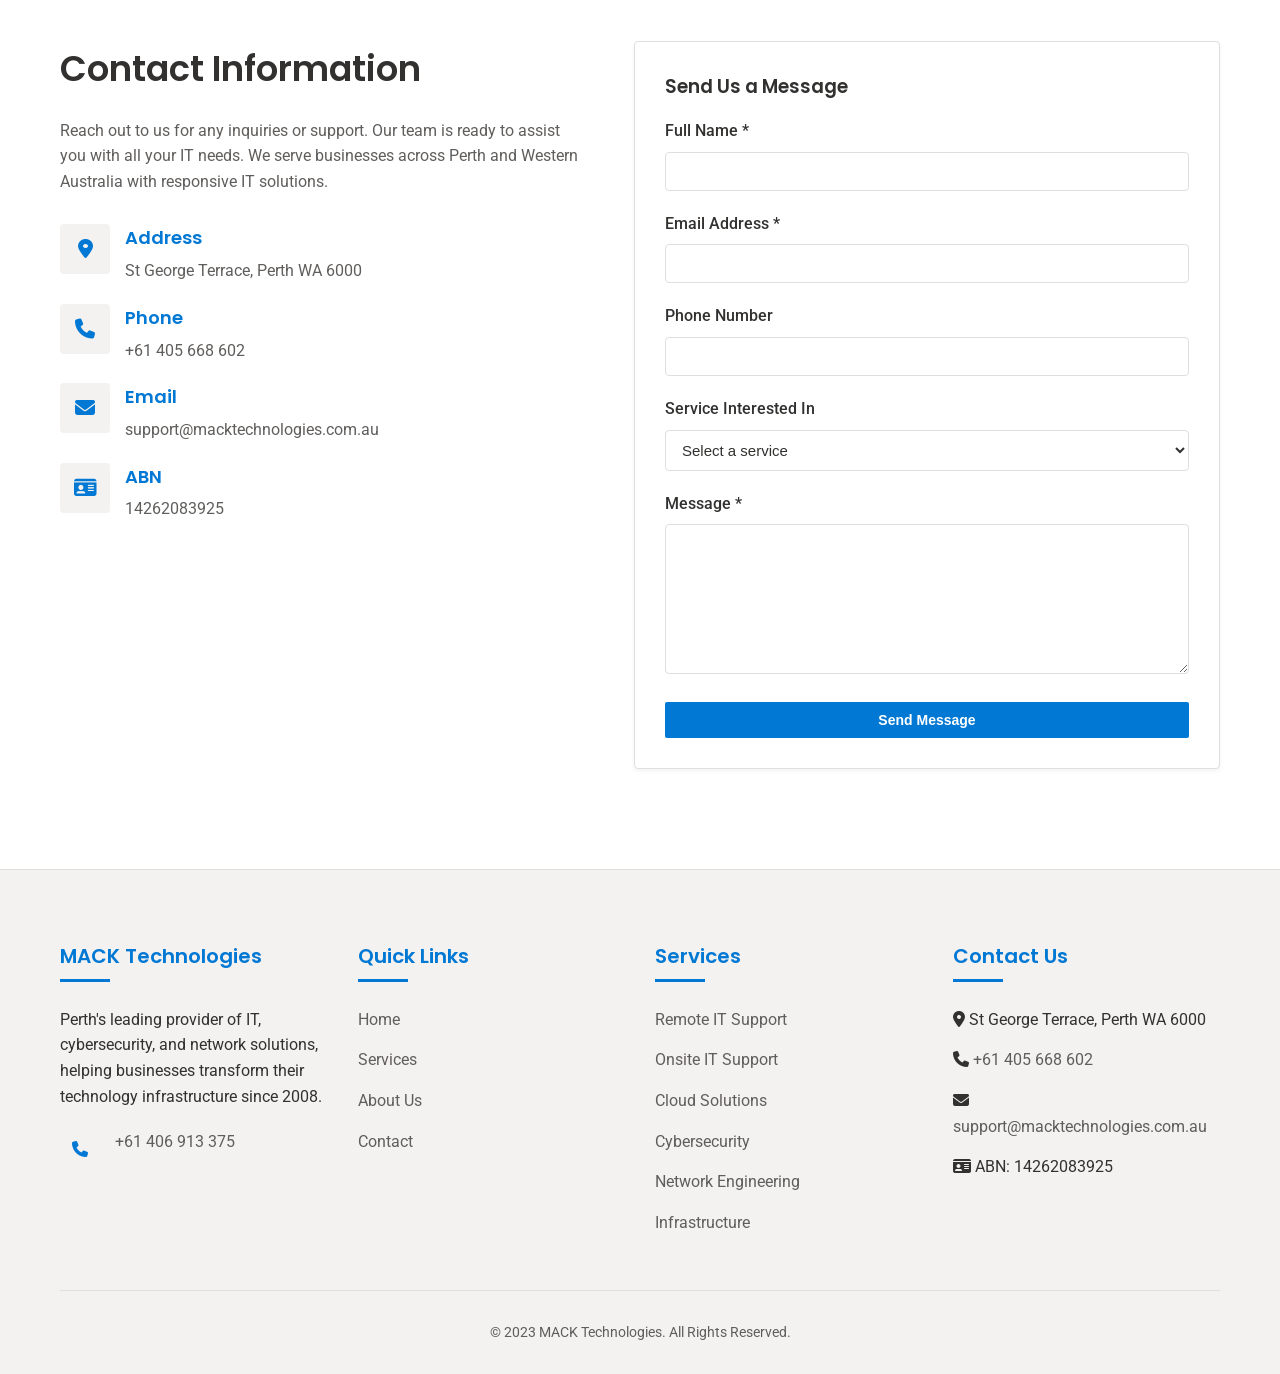
==== commit 6a38b75a: "Update index.html" ====
--- a/index.html
+++ b/index.html
@@ -1169,7 +1169,7 @@
                             <i class="fas fa-phone"></i>
                         </div>
                         <div class="contact-text">
-                            <a href="tel:+61405668602">+61 405 668 602</a>
+                            <a href="tel:+61406913375">+61 406 913 375</a>
                         </div>
                     </div>
                 </div>
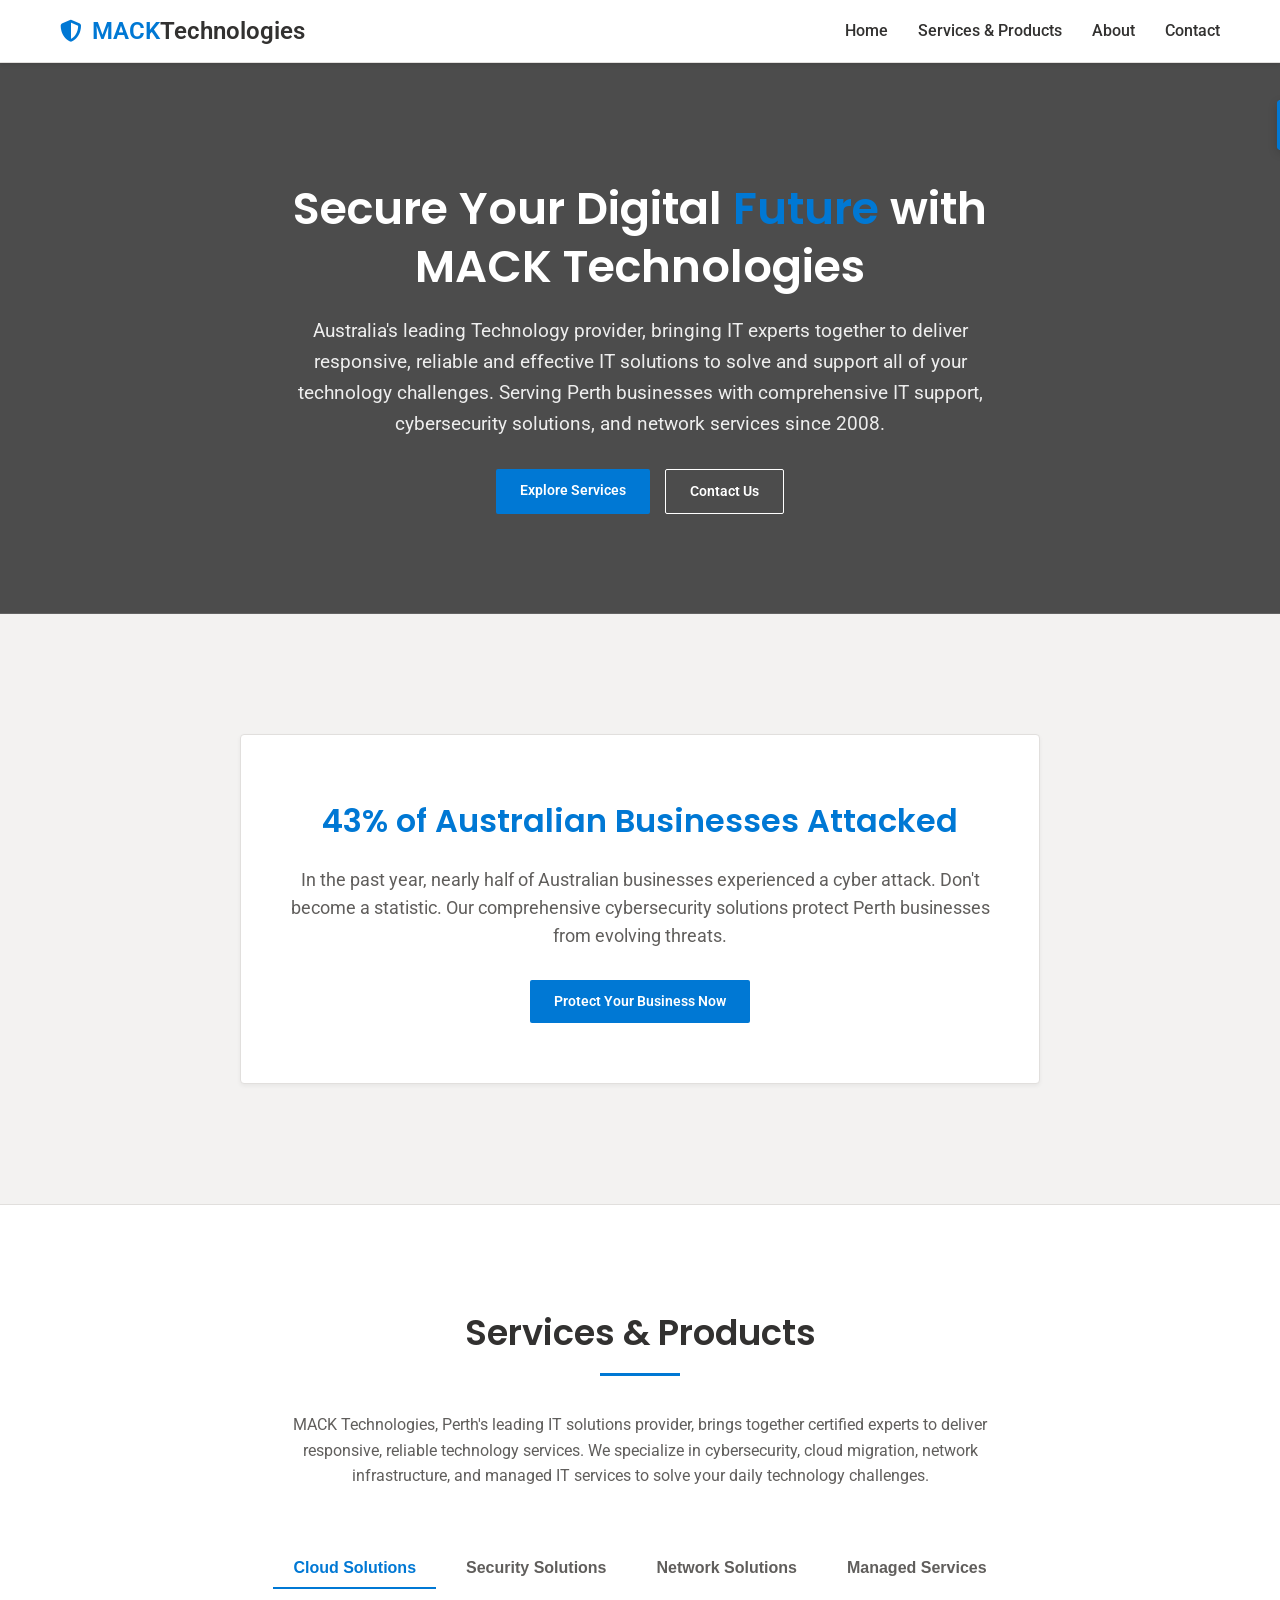
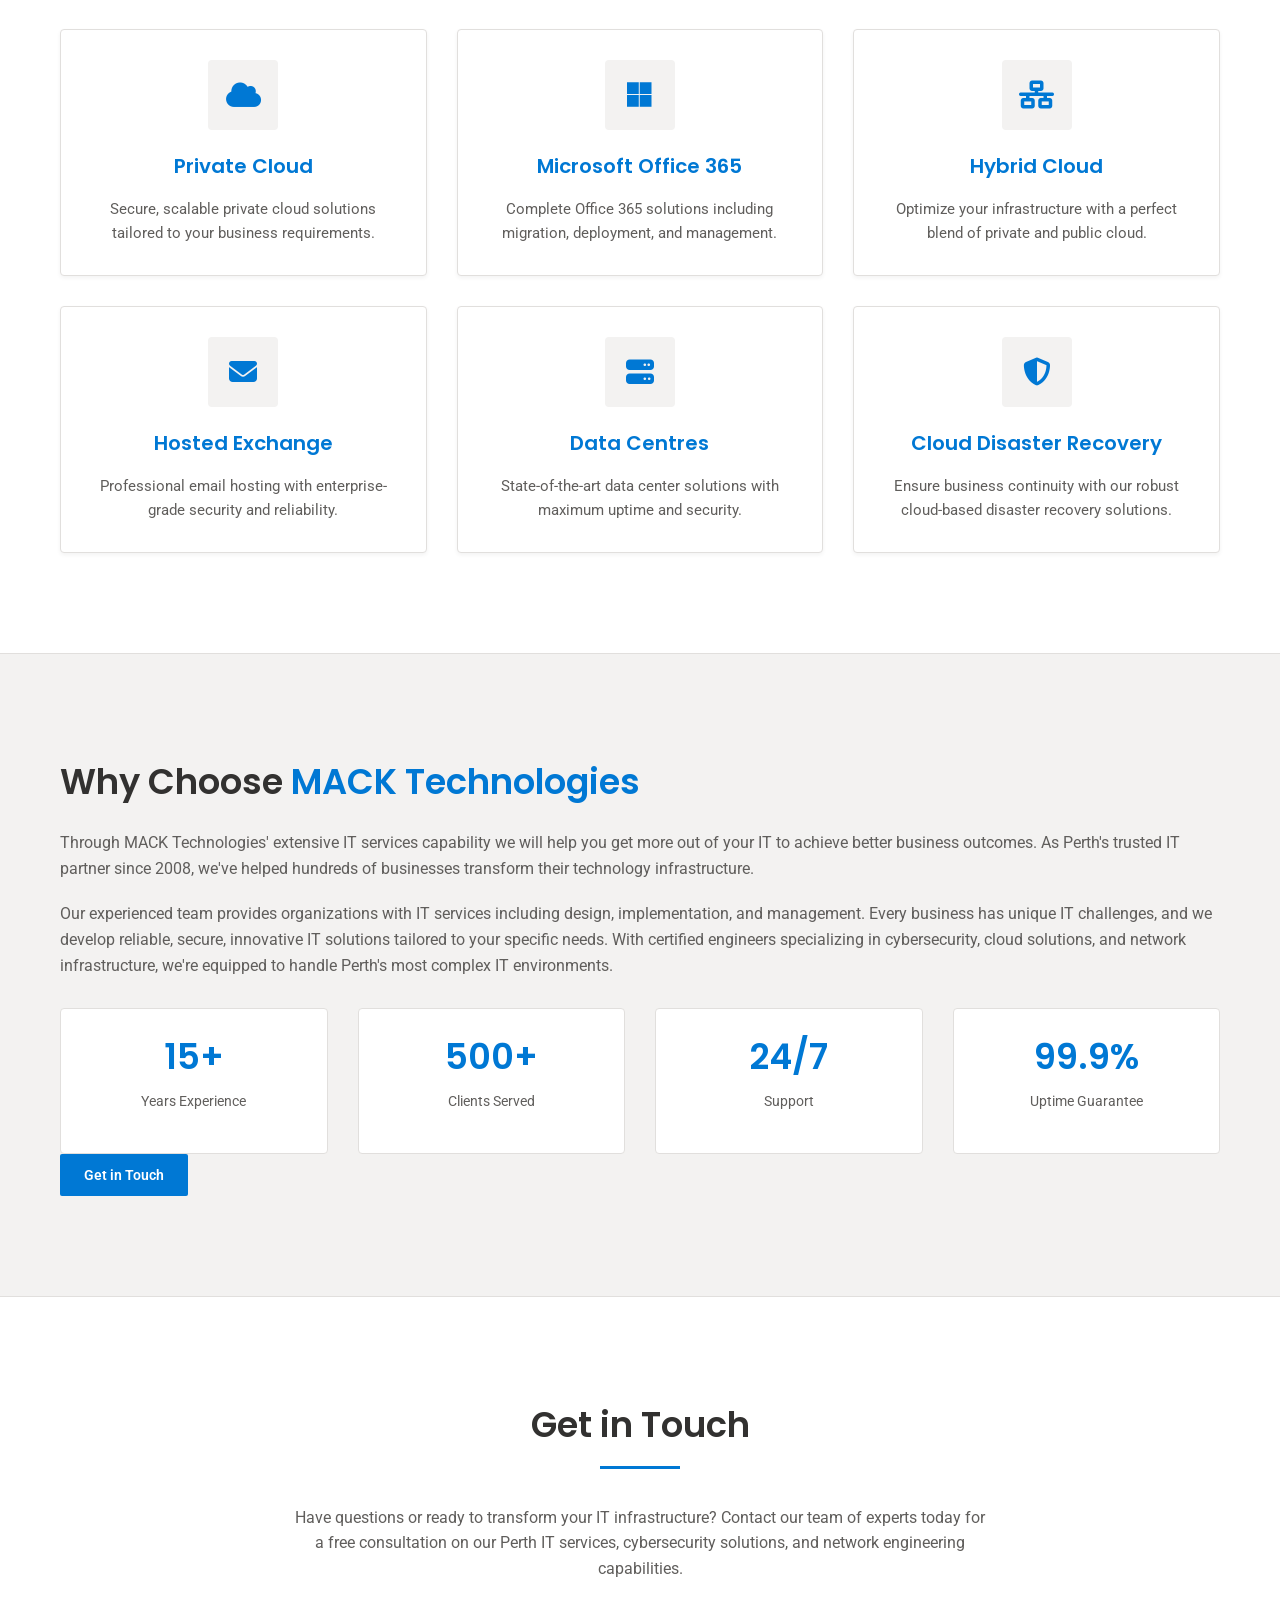
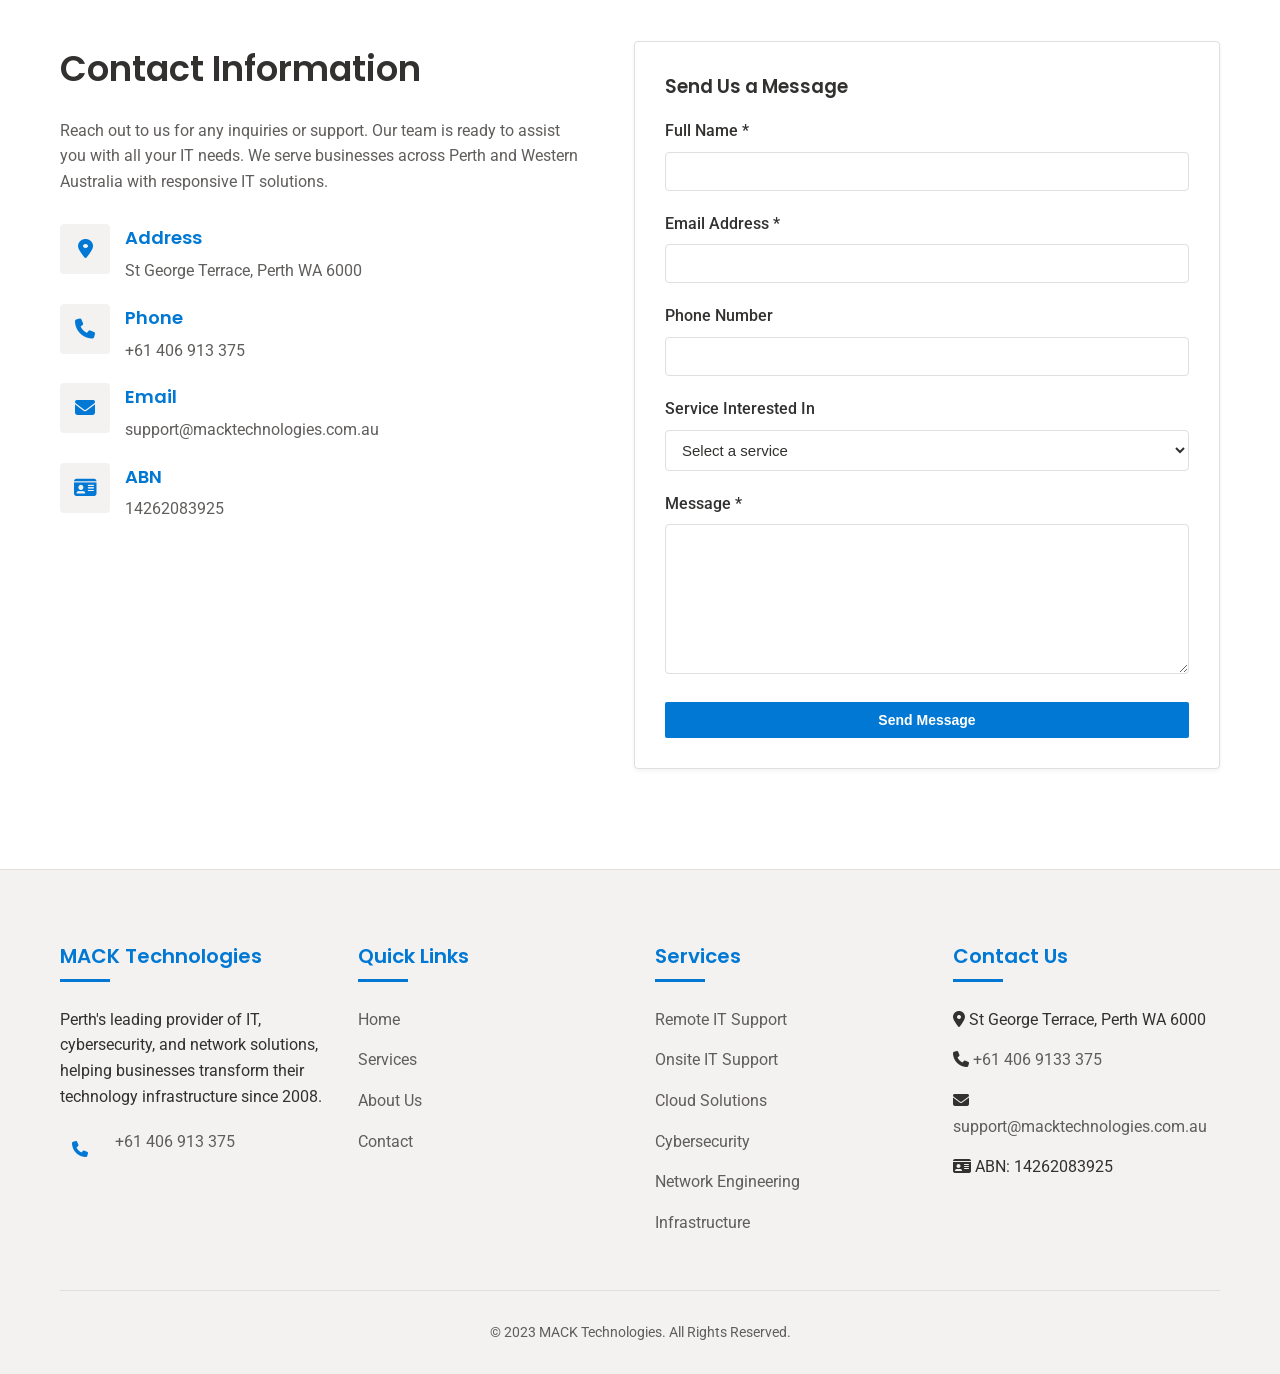
==== commit beac7bd9: "Update index.html" ====
--- a/index.html
+++ b/index.html
@@ -1082,7 +1082,7 @@
                             </div>
                             <div class="contact-text">
                                 <h4>Phone</h4>
-                                <a href="tel:+61405668602">+61 405 668 602</a>
+                                <a href="tel:+61406913375">+61 406 913 375</a>
                             </div>
                         </div>
                         
@@ -1200,7 +1200,7 @@
                     <h4>Contact Us</h4>
                     <ul>
                         <li><i class="fas fa-map-marker-alt"></i> St George Terrace, Perth WA 6000</li>
-                        <li><i class="fas fa-phone"></i> <a href="tel:+61405668602">+61 405 668 602</a></li>
+                        <li><i class="fas fa-phone"></i> <a href="tel:+61406913375">+61 406 9133 375</a></li>
                         <li><i class="fas fa-envelope"></i> <a href="mailto:support@macktechnologies.com.au">support@macktechnologies.com.au</a></li>
                         <li><i class="fas fa-id-card"></i> ABN: 14262083925</li>
                     </ul>
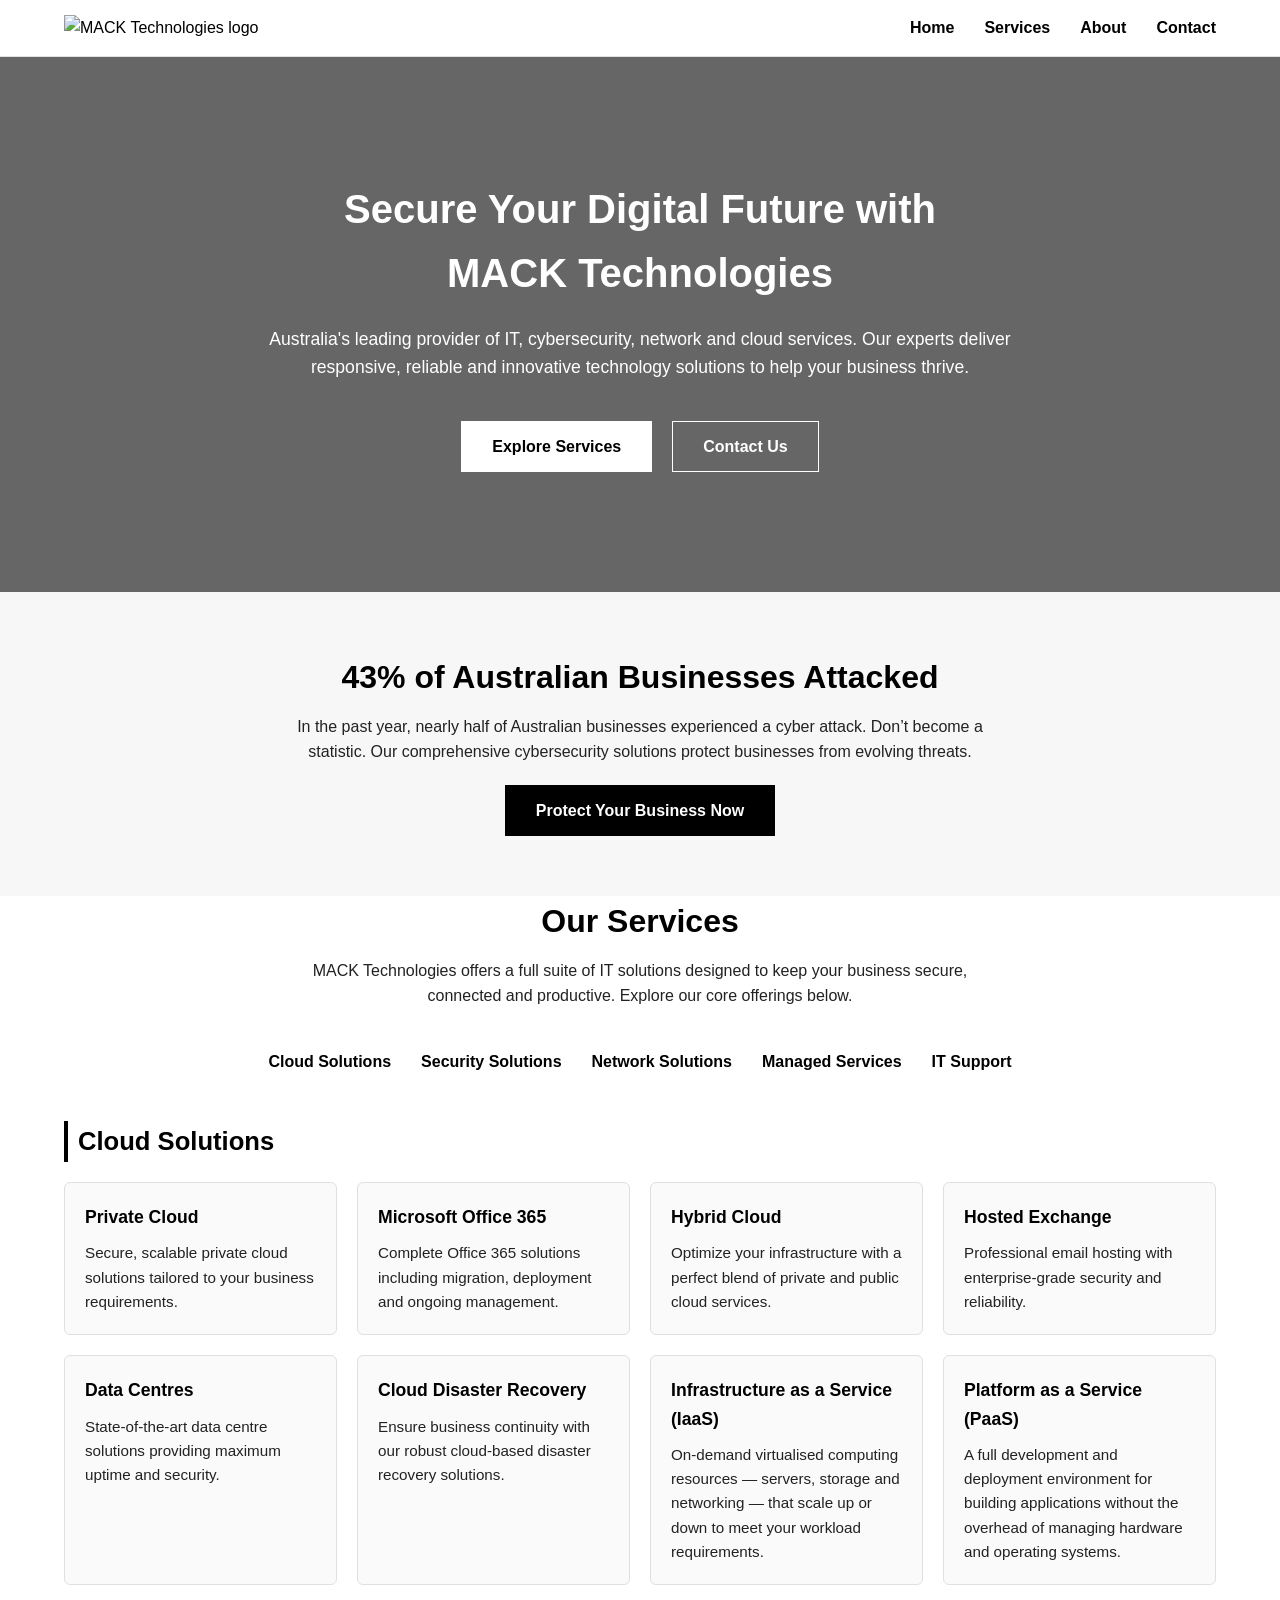
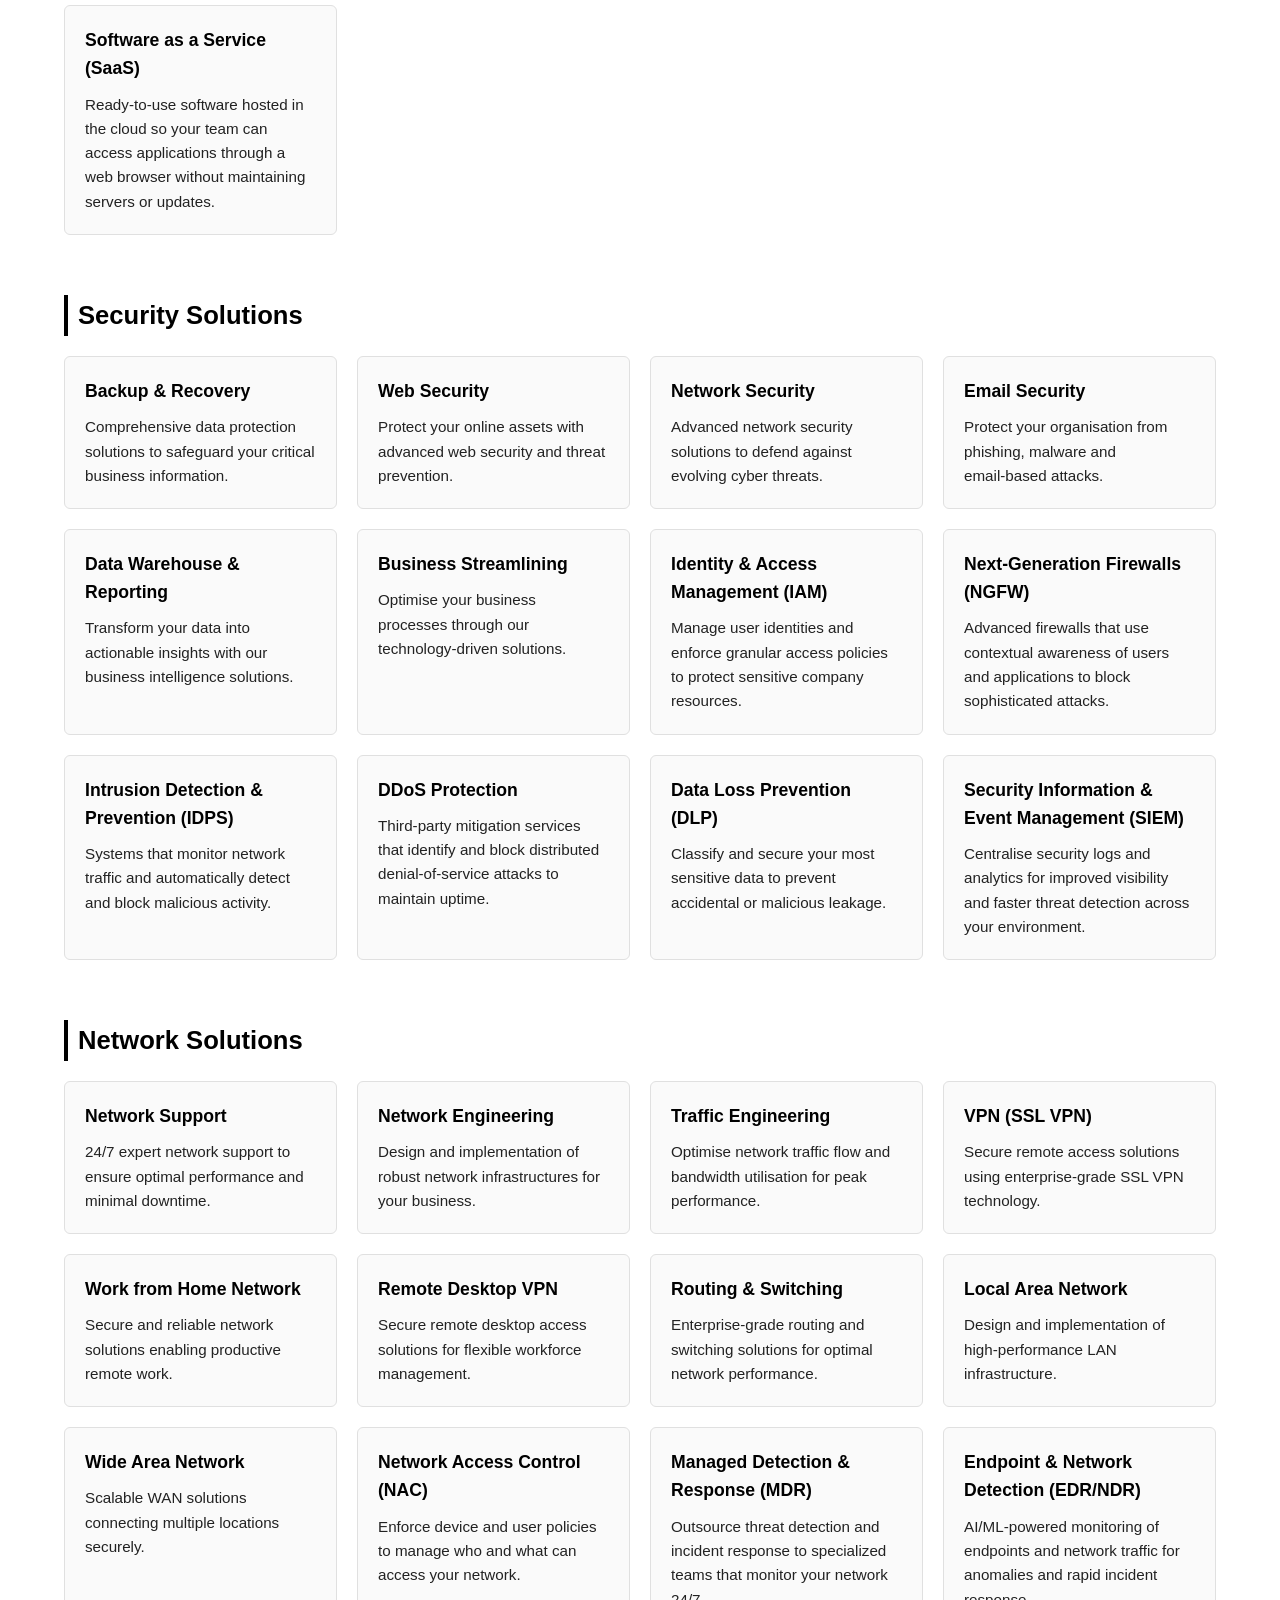
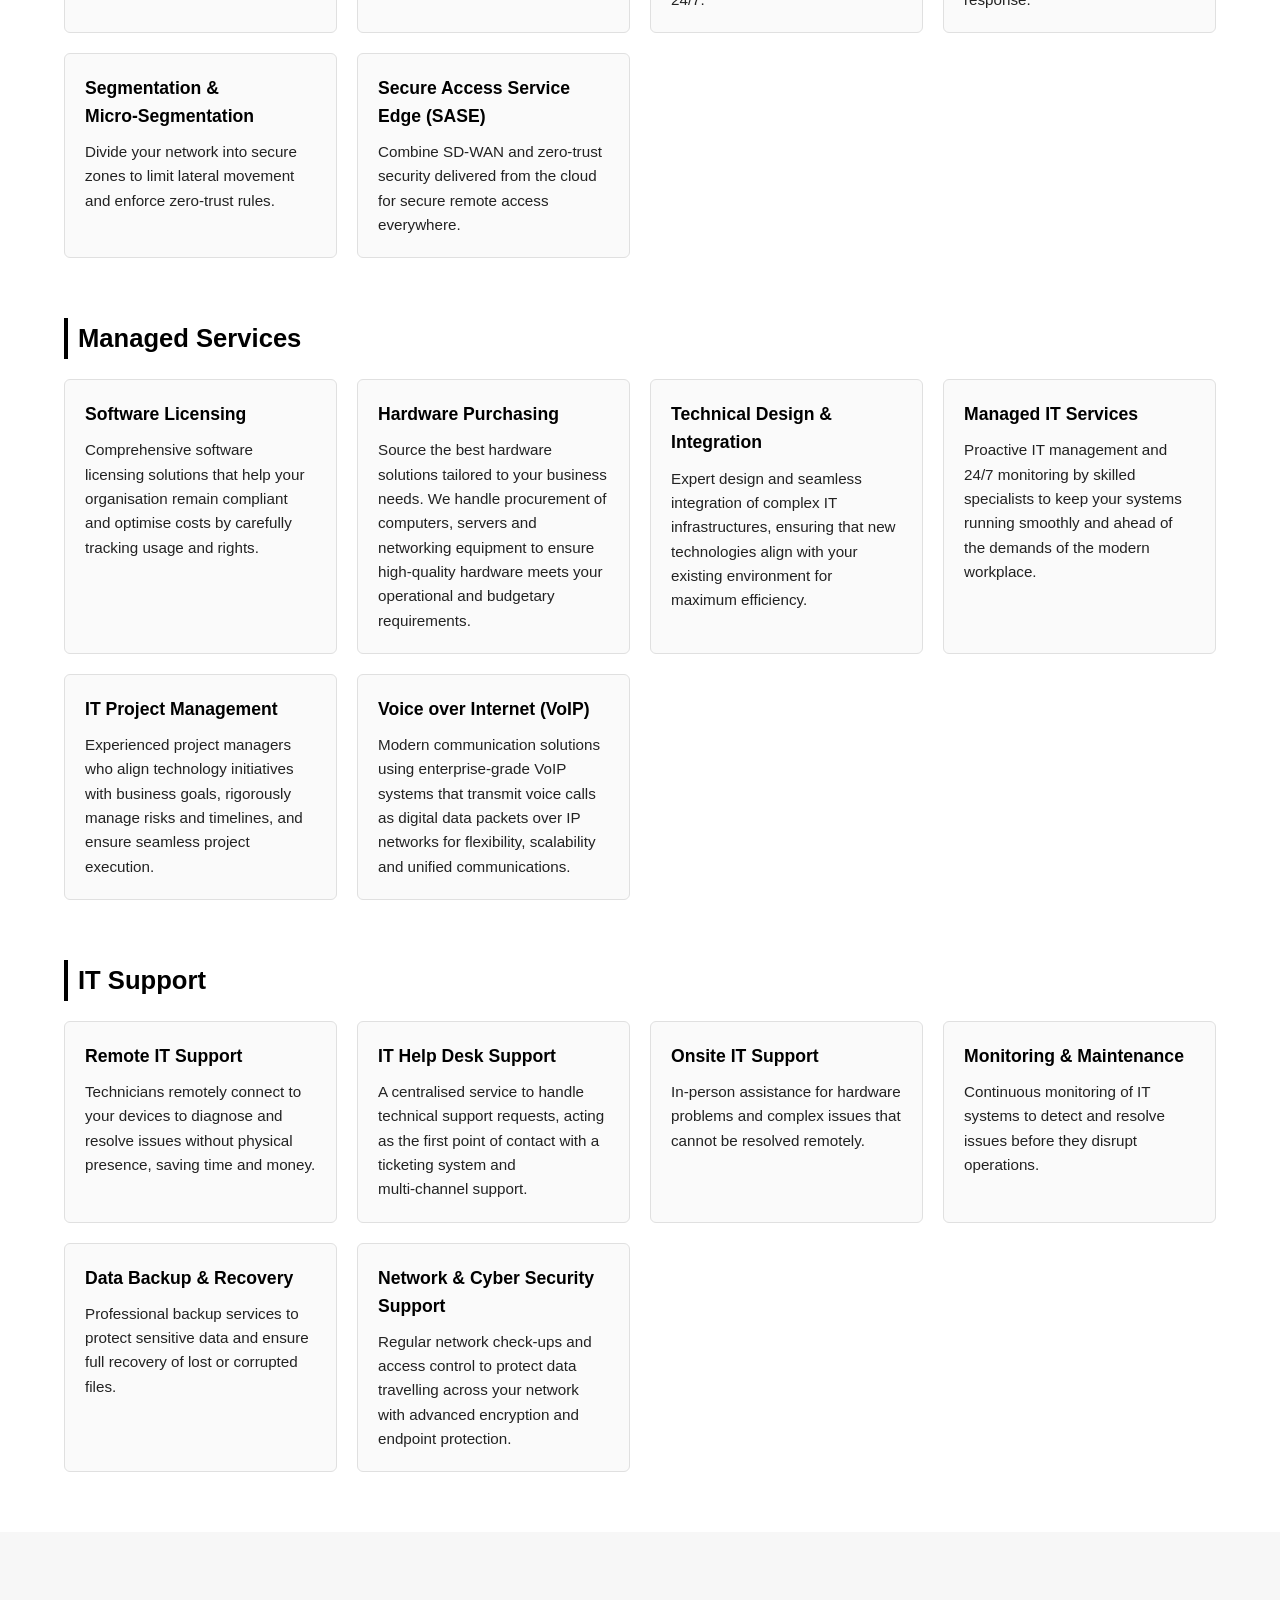
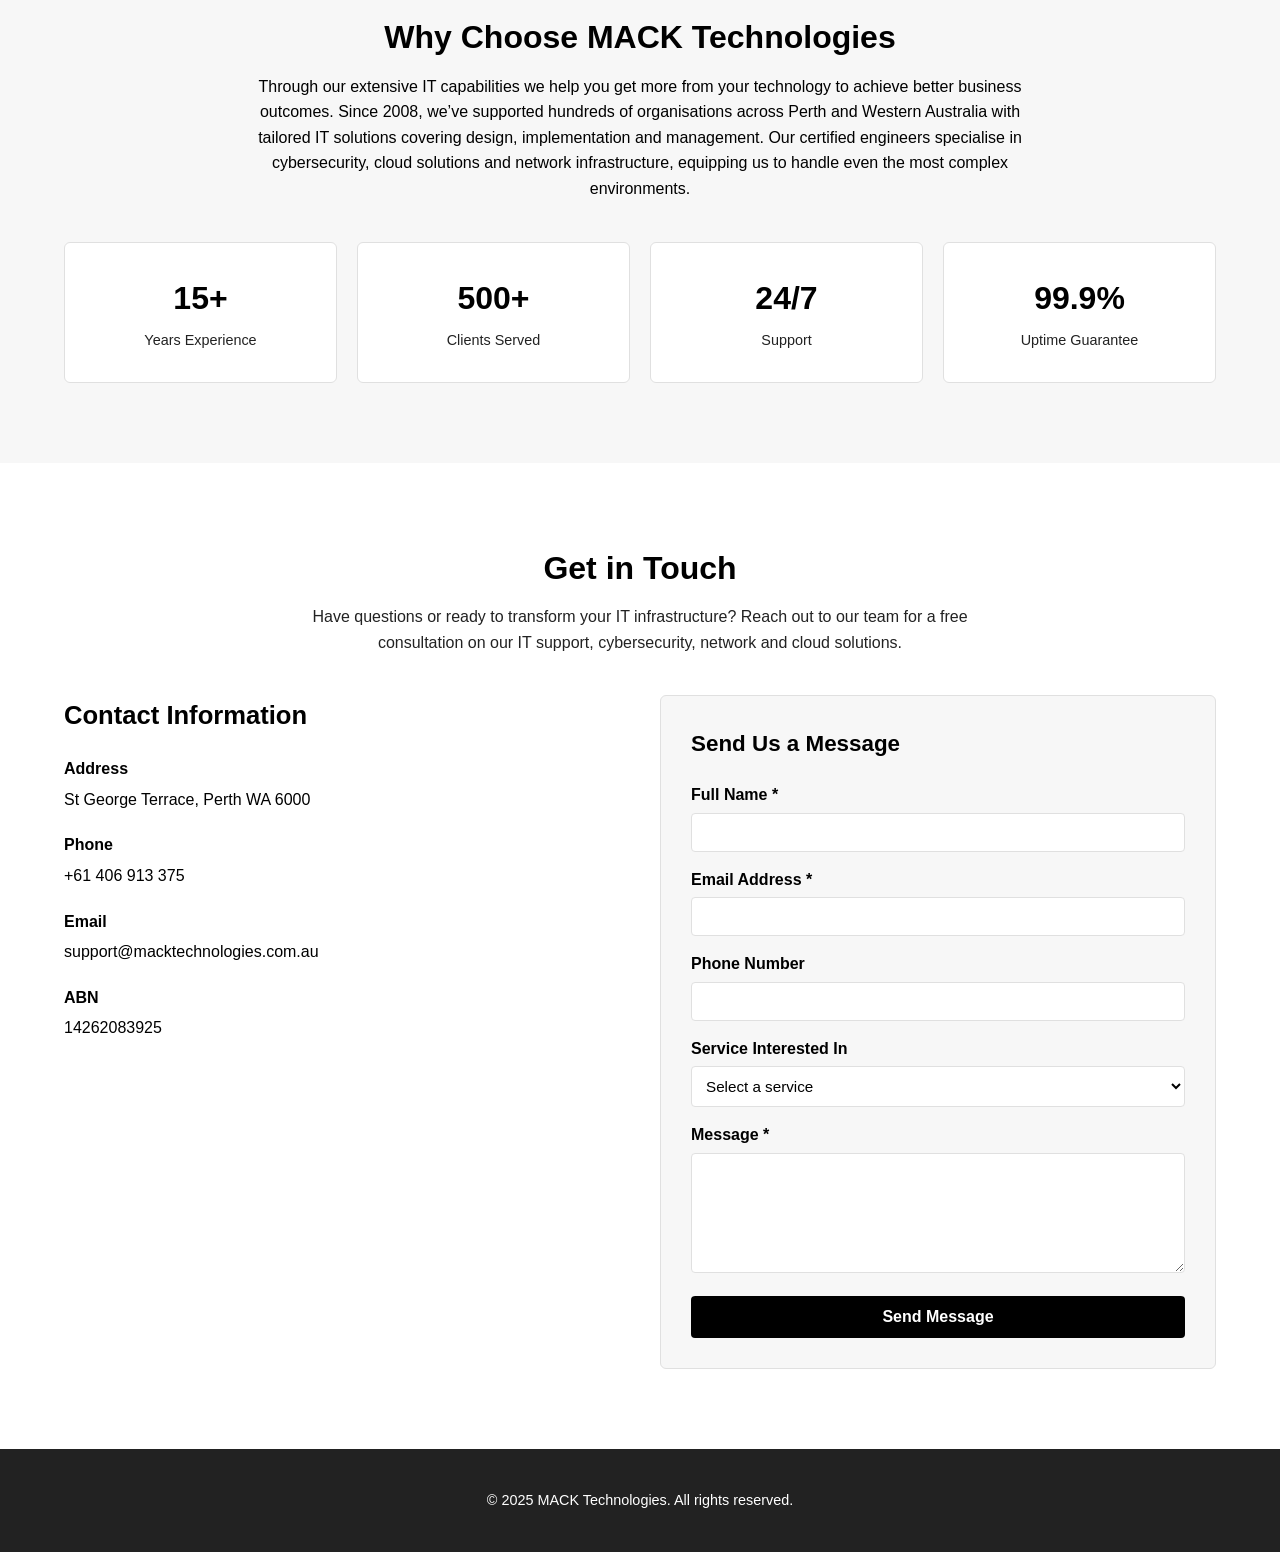
==== commit 94c2ea32: "Update index.html" ====
--- a/index.html
+++ b/index.html
@@ -2,1324 +2,787 @@
 <html lang="en">
 <head>
     <meta charset="UTF-8">
+    <meta http-equiv="X-UA-Compatible" content="IE=edge">
     <meta name="viewport" content="width=device-width, initial-scale=1.0">
-    <title>MACK Technologies | IT Support & Cybersecurity Solutions Perth</title>
-    <meta name="description" content="MACK Technologies provides comprehensive IT support, cybersecurity solutions, and network services in Perth. Protect your business from cyber threats with our expert managed IT services, cloud solutions, and network engineering.">
-    <meta name="keywords" content="IT support Perth, cybersecurity Perth, network solutions Perth, cloud solutions Perth, managed IT services Perth, data protection Perth, network engineering, VPN solutions Perth, WAN solutions, LAN setup Perth">
-    <meta name="author" content="MACK Technologies">
-    <link rel="stylesheet" href="https://cdnjs.cloudflare.com/ajax/libs/font-awesome/6.4.0/css/all.min.css">
-    <link href="https://fonts.googleapis.com/css2?family=Poppins:wght@300;400;500;600;700&family=Roboto:wght@300;400;500;700&display=swap" rel="stylesheet">
+    <!--
+      Meta tags for search engine optimisation.  The description and keyword values
+      succinctly summarise the services offered by MACK Technologies and use
+      geographic qualifiers for better local SEO.  These tags appear in the
+      head of the document so search engines can index them correctly.
+    -->
+    <meta name="description" content="MACK Technologies delivers IT support, cybersecurity, network engineering and cloud solutions to businesses across Perth and Western Australia. Contact our experts for responsive, reliable and secure technology services.">
+    <meta name="keywords" content="IT support, managed IT services, cybersecurity, network solutions, cloud solutions, Perth, Western Australia">
+    <title>MACK Technologies | IT Support, Network &amp; Security Solutions</title>
     <style>
         :root {
-            --primary: #0078D4; /* Microsoft blue */
-            --secondary: #107C10; /* Microsoft green */
-            --light: #FFFFFF; /* White background */
-            --light-gray: #F3F2F1; /* Microsoft light gray */
-            --medium-gray: #E1DFDD; /* Border/divider color */
-            --dark-gray: #605E5C; /* Secondary text */
-            --dark: #323130; /* Primary text */
-            --card-bg: #FFFFFF; /* Card background */
-            --transition: all 0.3s ease;
-        }
-        
+            /* Core colours derived from the company logo.  Black is used for
+               primary text and accents, white for backgrounds and large
+               typography.  Subtle greys provide contrast without introducing
+               additional hues. */
+            --primary-color: #000000;
+            --secondary-color: #222222;
+            --background-color: #ffffff;
+            --light-gray: #f7f7f7;
+            --medium-gray: #e0e0e0;
+            --card-bg: #fafafa;
+        }
+
         * {
             margin: 0;
             padding: 0;
             box-sizing: border-box;
         }
-        
+
         body {
-            font-family: 'Roboto', sans-serif;
-            background-color: var(--light);
-            color: var(--dark);
+            font-family: Arial, Helvetica, sans-serif;
+            color: var(--primary-color);
+            background-color: var(--background-color);
             line-height: 1.6;
-            overflow-x: hidden;
-        }
-        
-        h1, h2, h3, h4, h5 {
-            font-family: 'Poppins', sans-serif;
-            font-weight: 600; /* Slightly lighter weight */
-            margin-bottom: 1rem;
-            color: var(--dark);
-        }
-        
+            scroll-behavior: smooth;
+        }
+
+        /* Container constrains content width for readability on larger screens */
         .container {
-            width: 100%;
+            width: 90%;
             max-width: 1200px;
             margin: 0 auto;
-            padding: 0 20px;
-        }
-        
-        .btn {
-            display: inline-block;
-            background-color: var(--primary);
-            color: white;
-            padding: 10px 24px;
-            border-radius: 2px; /* Microsoft's square corners */
-            text-decoration: none;
-            font-weight: 600;
-            text-transform: none;
-            letter-spacing: normal;
-            transition: var(--transition);
-            border: none;
-            cursor: pointer;
-            font-size: 14px;
-            box-shadow: none;
-        }
-        
-        .btn:hover {
-            background-color: #106EBE; /* Darker blue on hover */
-            transform: none;
-            box-shadow: none;
-        }
-        
-        /* Header Styles */
+        }
+
+        /* Header and navigation styling */
         header {
-            background-color: var(--light);
-            padding: 12px 0;
-            position: fixed;
+            background-color: var(--background-color);
+            border-bottom: 1px solid var(--medium-gray);
+            position: sticky;
+            top: 0;
             width: 100%;
-            top: 0;
             z-index: 1000;
-            box-shadow: 0 2px 4px rgba(0,0,0,0.1);
-            border-bottom: 1px solid var(--medium-gray);
-        }
-        
-        .header-container {
-            display: flex;
-            justify-content: space-between;
-            align-items: center;
-        }
-        
-        .logo {
-            font-size: 24px;
-            font-weight: 600;
-            color: var(--primary);
-            text-decoration: none;
+        }
+        header .container {
             display: flex;
             align-items: center;
-        }
-        
-        .logo span {
-            color: var(--dark);
-        }
-        
-        .logo i {
-            color: var(--primary);
-            margin-right: 10px;
-            font-size: 22px;
-        }
-        
+            justify-content: space-between;
+            padding: 15px 0;
+        }
+        .logo img {
+            width: 180px;
+            height: auto;
+        }
         nav ul {
+            list-style: none;
             display: flex;
-            list-style: none;
-        }
-        
-        nav ul li {
+        }
+        nav li {
             margin-left: 30px;
         }
-        
-        nav ul li a {
-            color: var(--dark);
+        nav a {
             text-decoration: none;
-            font-size: 16px;
-            font-weight: 500;
-            transition: var(--transition);
+            color: var(--primary-color);
+            font-weight: bold;
+            transition: color 0.3s ease;
+        }
+        nav a:hover {
+            color: var(--secondary-color);
+        }
+        /* Mobile navigation toggle */
+        .menu-toggle {
+            display: none;
+            font-size: 28px;
+            cursor: pointer;
+        }
+        @media (max-width: 768px) {
+            nav ul {
+                flex-direction: column;
+                position: absolute;
+                top: 60px;
+                left: 0;
+                width: 100%;
+                background-color: var(--background-color);
+                border-top: 1px solid var(--medium-gray);
+                display: none;
+            }
+            nav ul.open {
+                display: flex;
+            }
+            nav li {
+                margin: 15px 0;
+                text-align: center;
+            }
+            .menu-toggle {
+                display: block;
+            }
+        }
+
+        /* Hero section */
+        .hero {
             position: relative;
-            padding: 8px 0;
-        }
-        
-        nav ul li a:hover {
-            color: var(--primary);
-        }
-        
-        nav ul li a::after {
-            content: '';
-            position: absolute;
-            width: 0;
-            height: 2px;
-            bottom: 0;
-            left: 0;
-            background-color: var(--primary);
-            transition: var(--transition);
-        }
-        
-        nav ul li a:hover::after {
-            width: 100%;
-        }
-        
-        .mobile-menu {
-            display: none;
-            font-size: 24px;
-            color: var(--dark);
-            cursor: pointer;
-        }
-        
-        /* Hero Section */
-        .hero {
-            background: linear-gradient(rgba(0, 0, 0, 0.7), rgba(0, 0, 0, 0.7)), 
-                        url('https://images.unsplash.com/photo-1550751827-4bd374c3f58b?ixlib=rb-4.0.3&ixid=M3wxMjA3fDB8MHxwaG90by1wYWdlfHx8fGVufDB8fHx8fA%3D%3D&auto=format&fit=crop&w=1740&q=80');
+            background-image: url('hero-bg.png');
             background-size: cover;
             background-position: center;
-            padding: 180px 0 100px;
-            position: relative;
-            overflow: hidden;
-            text-align: center;
-            color: white;
-        }
-        
+            color: var(--background-color);
+            padding: 120px 0;
+        }
+        .hero::before {
+            /* dark overlay to ensure legibility of text */
+            content: "";
+            position: absolute;
+            top: 0;
+            left: 0;
+            right: 0;
+            bottom: 0;
+            background: rgba(0, 0, 0, 0.6);
+            z-index: 0;
+        }
         .hero-content {
             position: relative;
             z-index: 1;
             max-width: 800px;
             margin: 0 auto;
-        }
-        
+            text-align: center;
+            padding: 0 20px;
+        }
         .hero h1 {
-            font-size: 2.8rem;
+            font-size: 2.5rem;
             margin-bottom: 20px;
-            line-height: 1.3;
-            color: var(--light);
-        }
-        
-        .hero h1 span {
-            color: var(--primary);
-        }
-        
+            font-weight: 700;
+        }
         .hero p {
-            font-size: 1.2rem;
-            color: rgba(255, 255, 255, 0.9);
-            margin-bottom: 30px;
-            max-width: 700px;
-            margin-left: auto;
-            margin-right: auto;
-        }
-        
-        .hero-btns {
+            font-size: 1.1rem;
+            margin-bottom: 40px;
+        }
+        .hero .btn-group {
             display: flex;
-            gap: 15px;
             justify-content: center;
-        }
-        
+            gap: 20px;
+            flex-wrap: wrap;
+        }
+        .btn {
+            display: inline-block;
+            padding: 12px 30px;
+            border: 1px solid var(--background-color);
+            text-decoration: none;
+            font-weight: bold;
+            transition: background-color 0.3s ease, color 0.3s ease;
+        }
+        .btn-primary {
+            background-color: var(--background-color);
+            color: var(--primary-color);
+        }
+        .btn-primary:hover {
+            background-color: var(--light-gray);
+        }
         .btn-secondary {
             background: transparent;
-            border: 1px solid var(--light);
-            color: var(--light);
-            box-shadow: none;
-        }
-        
+            color: var(--background-color);
+        }
         .btn-secondary:hover {
-            background-color: rgba(255, 255, 255, 0.1);
-        }
-        
-        /* Security Animation Section - REMOVED ANIMATION */
-        .security-stats {
+            background-color: rgba(255, 255, 255, 0.2);
+        }
+
+        /* Warning/awareness section highlighting cyber attack statistics */
+        .warning-section {
+            background-color: var(--light-gray);
+            padding: 60px 20px;
+            text-align: center;
+        }
+        .warning-section h2 {
+            font-size: 2rem;
+            margin-bottom: 10px;
+        }
+        .warning-section p {
+            font-size: 1rem;
+            max-width: 700px;
+            margin: 0 auto 20px auto;
+            color: var(--secondary-color);
+        }
+        .warning-section .btn-warning {
+            display: inline-block;
+            padding: 12px 30px;
+            border: 1px solid var(--primary-color);
+            background-color: var(--primary-color);
+            color: var(--background-color);
+            text-decoration: none;
+            font-weight: bold;
+            transition: background-color 0.3s ease;
+        }
+        .warning-section .btn-warning:hover {
+            background-color: var(--secondary-color);
+        }
+
+        /* Section titles */
+        h2.section-title {
+            font-size: 2rem;
+            font-weight: 700;
+            margin-bottom: 10px;
+            text-align: center;
+        }
+        p.section-subtitle {
+            text-align: center;
+            max-width: 700px;
+            margin: 0 auto 40px auto;
+            color: var(--secondary-color);
+        }
+
+        /* Services navigation within the services section */
+        .services-nav {
+            display: flex;
+            justify-content: center;
+            gap: 30px;
+            flex-wrap: wrap;
+            margin-bottom: 40px;
+        }
+        .services-nav a {
+            text-decoration: none;
+            color: var(--primary-color);
+            font-weight: bold;
+            padding-bottom: 5px;
+            border-bottom: 2px solid transparent;
+            transition: border-color 0.3s ease;
+        }
+        .services-nav a:hover {
+            border-color: var(--primary-color);
+        }
+
+        /* Service categories */
+        .service-category {
+            margin-bottom: 60px;
+        }
+        .service-category h3 {
+            font-size: 1.6rem;
+            margin-bottom: 20px;
+            text-align: left;
+            border-left: 4px solid var(--primary-color);
+            padding-left: 10px;
+        }
+        .services-grid {
+            display: grid;
+            grid-template-columns: repeat(auto-fit, minmax(260px, 1fr));
+            gap: 20px;
+        }
+        .service-card {
+            background-color: var(--card-bg);
+            padding: 20px;
+            border: 1px solid var(--medium-gray);
+            border-radius: 6px;
+            transition: transform 0.3s ease, box-shadow 0.3s ease;
+        }
+        .service-card:hover {
+            transform: translateY(-5px);
+            box-shadow: 0 4px 10px rgba(0, 0, 0, 0.05);
+        }
+        .service-card h4 {
+            font-size: 1.1rem;
+            margin-bottom: 10px;
+            font-weight: 700;
+        }
+        .service-card p {
+            font-size: 0.95rem;
+            color: var(--secondary-color);
+        }
+
+        /* About section styling */
+        .about {
             background-color: var(--light-gray);
             padding: 80px 0;
+        }
+        .about-content {
             text-align: center;
-            position: relative;
-            overflow: hidden;
-            border-bottom: 1px solid var(--medium-gray);
-        }
-        
-        .animation-container {
-            position: relative;
-            margin: 40px auto;
             max-width: 800px;
-            border-radius: 4px;
-            overflow: hidden;
-            border: 1px solid var(--medium-gray);
-            background: var(--card-bg);
-            box-shadow: 0 2px 4px rgba(0,0,0,0.05);
-            padding: 60px 40px;
-        }
-        
-        .stat-content h2 {
-            font-size: 2rem;
-            margin-bottom: 20px;
-            color: var(--primary);
-        }
-        
-        .stat-content p {
-            font-size: 1.1rem;
-            margin-bottom: 30px;
-            color: var(--dark-gray);
-        }
-        
-        /* Services Section */
-        .services {
-            padding: 100px 0;
-            background-color: var(--light);
-            border-bottom: 1px solid var(--medium-gray);
-        }
-        
-        .section-header {
-            text-align: center;
-            margin-bottom: 60px;
-        }
-        
-        .section-header h2 {
-            font-size: 2.2rem;
-            position: relative;
-            display: inline-block;
-            padding-bottom: 15px;
-        }
-        
-        .section-header h2::after {
-            content: '';
-            position: absolute;
-            width: 80px;
-            height: 3px;
-            background-color: var(--primary);
-            bottom: 0;
-            left: 50%;
-            transform: translateX(-50%);
-        }
-        
-        .section-header p {
-            color: var(--dark-gray);
-            max-width: 700px;
-            margin: 20px auto 0;
-        }
-        
-        .tabs {
-            display: flex;
-            justify-content: center;
-            margin-bottom: 40px;
-            flex-wrap: wrap;
-            gap: 10px;
-        }
-        
-        .tab-btn {
-            background: transparent;
-            color: var(--dark-gray);
-            border: none;
-            padding: 10px 20px;
-            font-size: 16px;
-            font-weight: 600;
-            cursor: pointer;
-            transition: var(--transition);
-            border-bottom: 2px solid transparent;
-        }
-        
-        .tab-btn.active, .tab-btn:hover {
-            color: var(--primary);
-            border-bottom: 2px solid var(--primary);
-        }
-        
-        .tab-content {
-            display: none;
-            animation: fadeIn 0.5s ease;
-        }
-        
-        .tab-content.active {
-            display: block;
-        }
-        
-        @keyframes fadeIn {
-            from { opacity: 0; }
-            to { opacity: 1; }
-        }
-        
-        .services-grid {
+            margin: 0 auto 40px auto;
+        }
+        .about-stats {
             display: grid;
-            grid-template-columns: repeat(auto-fill, minmax(280px, 1fr));
-            gap: 30px;
-        }
-        
-        .service-card {
-            background: var(--card-bg);
-            border-radius: 4px;
+            grid-template-columns: repeat(auto-fit, minmax(180px, 1fr));
+            gap: 20px;
+        }
+        .stat {
+            background-color: var(--background-color);
             padding: 30px;
-            transition: var(--transition);
+            border-radius: 6px;
             border: 1px solid var(--medium-gray);
             text-align: center;
-            box-shadow: 0 2px 4px rgba(0,0,0,0.05);
-        }
-        
-        .service-card:hover {
-            transform: translateY(-5px);
-            box-shadow: 0 6px 12px rgba(0,0,0,0.1);
-            border-color: var(--primary);
-        }
-        
-        .service-icon {
-            width: 70px;
-            height: 70px;
-            background: var(--light-gray);
-            border-radius: 4px;
-            display: flex;
-            align-items: center;
-            justify-content: center;
-            margin: 0 auto 20px;
-            font-size: 28px;
-            color: var(--primary);
-        }
-        
-        .service-card h3 {
-            font-size: 20px;
-            margin-bottom: 15px;
-            color: var(--primary);
-        }
-        
-        .service-card p {
-            color: var(--dark-gray);
-            font-size: 15px;
-        }
-        
-        /* About Section */
-        .about {
-            padding: 100px 0;
-            background-color: var(--light-gray);
-            border-bottom: 1px solid var(--medium-gray);
-        }
-        
-        .about-content {
-            display: flex;
-            align-items: center;
-            gap: 50px;
-        }
-        
-        .about-text {
-            flex: 1;
-        }
-        
-        .about-text h2 {
-            font-size: 2.2rem;
-            margin-bottom: 20px;
-        }
-        
-        .about-text h2 span {
-            color: var(--primary);
-        }
-        
-        .about-text p {
-            margin-bottom: 20px;
-            color: var(--dark-gray);
-        }
-        
-        .stats {
-            display: flex;
-            gap: 30px;
-            margin-top: 30px;
-            flex-wrap: wrap;
-        }
-        
-        .stat-item {
-            text-align: center;
-            flex: 1;
-            min-width: 120px;
-            background: var(--card-bg);
-            padding: 20px;
-            border-radius: 4px;
-            border: 1px solid var(--medium-gray);
-        }
-        
-        .stat-item h3 {
-            font-size: 2.2rem;
-            color: var(--primary);
+        }
+        .stat h3 {
+            font-size: 2rem;
             margin-bottom: 5px;
-        }
-        
-        .stat-item p {
-            color: var(--dark-gray);
-            font-size: 14px;
-        }
-        
-        /* Contact Section */
+            font-weight: 700;
+        }
+        .stat p {
+            font-size: 0.9rem;
+            color: var(--secondary-color);
+        }
+
+        /* Contact section styling */
         .contact {
-            padding: 100px 0;
-            background-color: var(--light);
-        }
-        
+            padding: 80px 0;
+        }
         .contact-container {
             display: flex;
-            gap: 50px;
-        }
-        
+            flex-wrap: wrap;
+            gap: 40px;
+        }
         .contact-info {
-            flex: 1;
-        }
-        
-        .contact-info h2 {
-            font-size: 2.2rem;
+            flex: 1 1 300px;
+        }
+        .contact-info h3 {
+            font-size: 1.6rem;
             margin-bottom: 20px;
         }
-        
-        .contact-info p {
-            color: var(--dark-gray);
-            margin-bottom: 30px;
-        }
-        
-        .contact-details {
-            margin-top: 30px;
-        }
-        
-        .contact-item {
-            display: flex;
-            align-items: flex-start;
+        .info-item {
             margin-bottom: 20px;
         }
-        
-        .contact-icon {
-            width: 50px;
-            height: 50px;
-            background: var(--light-gray);
-            border-radius: 4px;
-            display: flex;
-            align-items: center;
-            justify-content: center;
-            margin-right: 15px;
-            color: var(--primary);
-            font-size: 20px;
-            flex-shrink: 0;
-        }
-        
-        .contact-text h4 {
-            font-size: 18px;
+        .info-item span {
+            display: block;
+            font-weight: bold;
             margin-bottom: 5px;
-            color: var(--primary);
-        }
-        
-        .contact-text p, .contact-text a {
-            margin: 0;
-            color: var(--dark-gray);
-            text-decoration: none;
+        }
+        .contact-form {
+            flex: 1 1 300px;
+            background-color: var(--light-gray);
+            padding: 30px;
+            border-radius: 6px;
+            border: 1px solid var(--medium-gray);
+        }
+        .contact-form h3 {
+            margin-bottom: 20px;
+            font-size: 1.4rem;
+        }
+        .contact-form .form-group {
+            margin-bottom: 15px;
+        }
+        .contact-form label {
             display: block;
-            transition: var(--transition);
-        }
-        
-        .contact-text a:hover {
-            color: var(--primary);
-        }
-        
-        .contact-form {
-            flex: 1;
-            background: var(--card-bg);
-            border-radius: 4px;
-            padding: 30px;
-            border: 1px solid var(--medium-gray);
-            box-shadow: 0 2px 4px rgba(0,0,0,0.05);
-        }
-        
-        .form-group {
-            margin-bottom: 20px;
-        }
-        
-        .form-group label {
-            display: block;
-            margin-bottom: 8px;
-            font-weight: 500;
-            color: var(--dark);
-        }
-        
-        .form-control {
+            margin-bottom: 5px;
+            font-weight: 600;
+        }
+        .contact-form input,
+        .contact-form select,
+        .contact-form textarea {
             width: 100%;
-            padding: 10px 12px;
-            background: var(--light);
+            padding: 10px;
             border: 1px solid var(--medium-gray);
             border-radius: 4px;
-            color: var(--dark);
-            font-size: 15px;
-            transition: var(--transition);
-        }
-        
-        .form-control:focus {
-            outline: none;
-            border-color: var(--primary);
-            box-shadow: 0 0 0 3px rgba(0, 120, 212, 0.1);
-        }
-        
-        textarea.form-control {
-            min-height: 150px;
+            font-size: 0.95rem;
+            background-color: var(--background-color);
+        }
+        .contact-form textarea {
+            height: 120px;
             resize: vertical;
         }
-        
+        .contact-form button {
+            width: 100%;
+            padding: 12px;
+            background-color: var(--primary-color);
+            color: var(--background-color);
+            border: none;
+            border-radius: 4px;
+            font-size: 1rem;
+            font-weight: bold;
+            cursor: pointer;
+            transition: background-color 0.3s ease;
+        }
+        .contact-form button:hover {
+            background-color: var(--secondary-color);
+        }
+
         /* Footer */
         footer {
-            background-color: var(--light-gray);
-            padding: 70px 0 30px;
-            border-top: 1px solid var(--medium-gray);
-        }
-        
-        .footer-container {
-            display: grid;
-            grid-template-columns: repeat(auto-fit, minmax(250px, 1fr));
-            gap: 30px;
-            margin-bottom: 40px;
-        }
-        
-        .footer-col h4 {
-            font-size: 20px;
-            margin-bottom: 25px;
-            position: relative;
-            padding-bottom: 10px;
-            color: var(--primary);
-        }
-        
-        .footer-col h4::after {
-            content: '';
-            position: absolute;
-            width: 50px;
-            height: 3px;
-            background-color: var(--primary);
-            bottom: 0;
-            left: 0;
-        }
-        
-        .footer-col ul {
-            list-style: none;
-        }
-        
-        .footer-col ul li {
-            margin-bottom: 15px;
-        }
-        
-        .footer-col ul li a {
-            color: var(--dark-gray);
-            text-decoration: none;
-            transition: var(--transition);
-        }
-        
-        .footer-col ul li a:hover {
-            color: var(--primary);
-            padding-left: 5px;
-        }
-        
-        .footer-bottom {
+            background-color: var(--secondary-color);
+            color: var(--background-color);
+            padding: 40px 0;
             text-align: center;
-            padding-top: 30px;
-            border-top: 1px solid var(--medium-gray);
-            color: var(--dark-gray);
-            font-size: 14px;
-        }
-        
-        /* Notification */
-        .notification {
-            position: fixed;
-            top: 100px;
-            right: 20px;
-            padding: 15px 25px;
-            border-radius: 4px;
-            background: var(--card-bg);
-            color: var(--dark);
-            box-shadow: 0 3px 10px rgba(0,0,0,0.15);
-            z-index: 10000;
-            transform: translateX(120%);
-            transition: transform 0.4s ease;
-            border-left: 4px solid var(--primary);
-            display: flex;
-            align-items: center;
-        }
-        
-        .notification.show {
-            transform: translateX(0);
-        }
-        
-        .notification.success {
-            border-left-color: var(--secondary);
-        }
-        
-        .notification.error {
-            border-left-color: #d13438;
-        }
-        
-        .notification i {
-            margin-right: 10px;
-            font-size: 20px;
-        }
-        
-        /* Responsive Design */
-        @media (max-width: 992px) {
-            .hero h1 {
-                font-size: 2.2rem;
-            }
-            
-            .about-content {
-                flex-direction: column;
-            }
-            
-            .contact-container {
-                flex-direction: column;
-            }
-        }
-        
-        @media (max-width: 768px) {
-            nav ul {
-                display: none;
-            }
-            
-            .mobile-menu {
-                display: block;
-            }
-            
-            .hero {
-                padding: 150px 0 60px;
-            }
-            
-            .hero h1 {
-                font-size: 1.8rem;
-            }
-            
-            .hero p {
-                font-size: 1rem;
-            }
-            
-            .hero-btns {
-                flex-direction: column;
-                align-items: center;
-            }
-            
-            .hero-btns .btn {
-                width: 100%;
-                max-width: 300px;
-                margin-bottom: 10px;
-            }
-            
-            .section-header h2 {
-                font-size: 1.8rem;
-            }
-            
-            .tabs {
-                flex-direction: column;
-            }
-            
-            .notification {
-                top: 80px;
-                left: 20px;
-                right: 20px;
-                transform: translateY(-150%);
-            }
-            
-            .notification.show {
-                transform: translateY(0);
-            }
-        }
-        
-        /* Animation */
-        @keyframes float {
-            0% { transform: translateY(0px); }
-            50% { transform: translateY(-8px); }
-            100% { transform: translateY(0px); }
-        }
-        
-        .floating {
-            animation: float 3s ease-in-out infinite;
-        }
-        
-        /* Loading spinner */
-        .spinner {
-            display: none;
-            width: 20px;
-            height: 20px;
-            border: 3px solid rgba(0, 120, 212, 0.3);
-            border-radius: 50%;
-            border-top-color: var(--primary);
-            animation: spin 1s ease-in-out infinite;
-            margin-right: 10px;
-        }
-        
-        @keyframes spin {
-            to { transform: rotate(360deg); }
+        }
+        footer p {
+            font-size: 0.9rem;
         }
     </style>
 </head>
 <body>
-    <!-- Header -->
+    <!-- Header / Navigation -->
     <header>
-        <div class="container header-container">
-            <a href="#" class="logo"><i class="fas fa-shield-alt"></i>MACK <span>Technologies</span></a>
-            <nav>
+        <div class="container">
+            <div class="logo">
+                <img src="blob.png" alt="MACK Technologies logo">
+            </div>
+            <nav id="navLinks">
                 <ul>
-                    <li><a href="#">Home</a></li>
-                    <li><a href="#services">Services & Products</a></li>
+                    <li><a href="#home">Home</a></li>
+                    <li><a href="#services">Services</a></li>
                     <li><a href="#about">About</a></li>
                     <li><a href="#contact">Contact</a></li>
                 </ul>
             </nav>
-            <div class="mobile-menu">
-                <i class="fas fa-bars"></i>
-            </div>
+            <div class="menu-toggle" id="menuToggle">&#9776;</div>
         </div>
     </header>
 
-    <!-- Hero Section -->
-    <section class="hero">
-        <div class="container">
+    <main>
+        <!-- Hero Section -->
+        <section id="home" class="hero">
             <div class="hero-content">
-                <h1>Secure Your Digital <span>Future</span> with MACK Technologies</h1>
-                <p>Australia's leading Technology provider, bringing IT experts together to deliver responsive, reliable and effective IT solutions to solve and support all of your technology challenges. Serving Perth businesses with comprehensive IT support, cybersecurity solutions, and network services since 2008.</p>
-                <div class="hero-btns">
-                    <a href="#services" class="btn">Explore Services</a>
+                <h1>Secure Your Digital Future with MACK Technologies</h1>
+                <!-- Updated tagline: change geographic qualifier from Perth to Australia as requested by the client. -->
+                <p>Australia's leading provider of IT, cybersecurity, network and cloud services. Our experts deliver responsive, reliable and innovative technology solutions to help your business thrive.</p>
+                <div class="btn-group">
+                    <a href="#services" class="btn btn-primary">Explore Services</a>
                     <a href="#contact" class="btn btn-secondary">Contact Us</a>
                 </div>
             </div>
-        </div>
-    </section>
-
-    <!-- Security Animation Section - ANIMATION REMOVED -->
-    <section class="security-stats">
-        <div class="container">
-            <div class="animation-container">
-                <div class="stat-content">
-                    <h2>43% of Australian Businesses Attacked</h2>
-                    <p>In the past year, nearly half of Australian businesses experienced a cyber attack. Don't become a statistic. Our comprehensive cybersecurity solutions protect Perth businesses from evolving threats.</p>
-                    <a href="#contact" class="btn">Protect Your Business Now</a>
-                </div>
+        </section>
+
+        <!-- Cyber attack awareness section highlighting the prevalence of attacks on Australian businesses -->
+        <section class="warning-section">
+            <h2>43% of Australian Businesses Attacked</h2>
+            <p>In the past year, nearly half of Australian businesses experienced a cyber attack. Don’t become a statistic. Our comprehensive cybersecurity solutions protect businesses from evolving threats.</p>
+            <a href="#contact" class="btn-warning">Protect Your Business Now</a>
+        </section>
+
+        <!-- Services Section -->
+        <section id="services" class="services container">
+            <h2 class="section-title">Our Services</h2>
+            <p class="section-subtitle">MACK Technologies offers a full suite of IT solutions designed to keep your business secure, connected and productive. Explore our core offerings below.</p>
+            <div class="services-nav">
+                <a href="#cloud">Cloud Solutions</a>
+                <a href="#security">Security Solutions</a>
+                <a href="#network">Network Solutions</a>
+                <a href="#managed">Managed Services</a>
+                <a href="#support">IT Support</a>
             </div>
-        </div>
-    </section>
-
-    <!-- Services Section -->
-    <section class="services" id="services">
-        <div class="container">
-            <div class="section-header">
-                <h2>Services & Products</h2>
-                <p>MACK Technologies, Perth's leading IT solutions provider, brings together certified experts to deliver responsive, reliable technology services. We specialize in cybersecurity, cloud migration, network infrastructure, and managed IT services to solve your daily technology challenges.</p>
+
+            <!-- Cloud Solutions -->
+            <section id="cloud" class="service-category">
+                <h3>Cloud Solutions</h3>
+                <div class="services-grid">
+                    <div class="service-card">
+                        <h4>Private Cloud</h4>
+                        <p>Secure, scalable private cloud solutions tailored to your business requirements.</p>
+                    </div>
+                    <div class="service-card">
+                        <h4>Microsoft Office 365</h4>
+                        <p>Complete Office 365 solutions including migration, deployment and ongoing management.</p>
+                    </div>
+                    <div class="service-card">
+                        <h4>Hybrid Cloud</h4>
+                        <p>Optimize your infrastructure with a perfect blend of private and public cloud services.</p>
+                    </div>
+                    <div class="service-card">
+                        <h4>Hosted Exchange</h4>
+                        <p>Professional email hosting with enterprise‑grade security and reliability.</p>
+                    </div>
+                    <div class="service-card">
+                        <h4>Data Centres</h4>
+                        <p>State‑of‑the‑art data centre solutions providing maximum uptime and security.</p>
+                    </div>
+                    <div class="service-card">
+                        <h4>Cloud Disaster Recovery</h4>
+                        <p>Ensure business continuity with our robust cloud‑based disaster recovery solutions.</p>
+                    </div>
+                    <!-- Additional cloud services for modern business needs -->
+                    <div class="service-card">
+                        <h4>Infrastructure as a Service (IaaS)</h4>
+                        <p>On‑demand virtualised computing resources — servers, storage and networking — that scale up or down to meet your workload requirements.</p>
+                    </div>
+                    <div class="service-card">
+                        <h4>Platform as a Service (PaaS)</h4>
+                        <p>A full development and deployment environment for building applications without the overhead of managing hardware and operating systems.</p>
+                    </div>
+                    <div class="service-card">
+                        <h4>Software as a Service (SaaS)</h4>
+                        <p>Ready‑to‑use software hosted in the cloud so your team can access applications through a web browser without maintaining servers or updates.</p>
+                    </div>
+                </div>
+            </section>
+
+            <!-- Security Solutions -->
+            <section id="security" class="service-category">
+                <h3>Security Solutions</h3>
+                <div class="services-grid">
+                    <div class="service-card">
+                        <h4>Backup &amp; Recovery</h4>
+                        <p>Comprehensive data protection solutions to safeguard your critical business information.</p>
+                    </div>
+                    <div class="service-card">
+                        <h4>Web Security</h4>
+                        <p>Protect your online assets with advanced web security and threat prevention.</p>
+                    </div>
+                    <div class="service-card">
+                        <h4>Network Security</h4>
+                        <p>Advanced network security solutions to defend against evolving cyber threats.</p>
+                    </div>
+                    <div class="service-card">
+                        <h4>Email Security</h4>
+                        <p>Protect your organisation from phishing, malware and email‑based attacks.</p>
+                    </div>
+                    <div class="service-card">
+                        <h4>Data Warehouse &amp; Reporting</h4>
+                        <p>Transform your data into actionable insights with our business intelligence solutions.</p>
+                    </div>
+                    <div class="service-card">
+                        <h4>Business Streamlining</h4>
+                        <p>Optimise your business processes through our technology‑driven solutions.</p>
+                    </div>
+
+                    <!-- Additional security services to strengthen your cyber posture -->
+                    <div class="service-card">
+                        <h4>Identity &amp; Access Management (IAM)</h4>
+                        <p>Manage user identities and enforce granular access policies to protect sensitive company resources.</p>
+                    </div>
+                    <div class="service-card">
+                        <h4>Next‑Generation Firewalls (NGFW)</h4>
+                        <p>Advanced firewalls that use contextual awareness of users and applications to block sophisticated attacks.</p>
+                    </div>
+                    <div class="service-card">
+                        <h4>Intrusion Detection &amp; Prevention (IDPS)</h4>
+                        <p>Systems that monitor network traffic and automatically detect and block malicious activity.</p>
+                    </div>
+                    <div class="service-card">
+                        <h4>DDoS Protection</h4>
+                        <p>Third‑party mitigation services that identify and block distributed denial‑of‑service attacks to maintain uptime.</p>
+                    </div>
+                    <div class="service-card">
+                        <h4>Data Loss Prevention (DLP)</h4>
+                        <p>Classify and secure your most sensitive data to prevent accidental or malicious leakage.</p>
+                    </div>
+                    <div class="service-card">
+                        <h4>Security Information &amp; Event Management (SIEM)</h4>
+                        <p>Centralise security logs and analytics for improved visibility and faster threat detection across your environment.</p>
+                    </div>
+                </div>
+            </section>
+
+            <!-- Network Solutions -->
+            <section id="network" class="service-category">
+                <h3>Network Solutions</h3>
+                <div class="services-grid">
+                    <div class="service-card">
+                        <h4>Network Support</h4>
+                        <p>24/7 expert network support to ensure optimal performance and minimal downtime.</p>
+                    </div>
+                    <div class="service-card">
+                        <h4>Network Engineering</h4>
+                        <p>Design and implementation of robust network infrastructures for your business.</p>
+                    </div>
+                    <div class="service-card">
+                        <h4>Traffic Engineering</h4>
+                        <p>Optimise network traffic flow and bandwidth utilisation for peak performance.</p>
+                    </div>
+                    <div class="service-card">
+                        <h4>VPN (SSL VPN)</h4>
+                        <p>Secure remote access solutions using enterprise‑grade SSL VPN technology.</p>
+                    </div>
+                    <div class="service-card">
+                        <h4>Work from Home Network</h4>
+                        <p>Secure and reliable network solutions enabling productive remote work.</p>
+                    </div>
+                    <div class="service-card">
+                        <h4>Remote Desktop VPN</h4>
+                        <p>Secure remote desktop access solutions for flexible workforce management.</p>
+                    </div>
+                    <div class="service-card">
+                        <h4>Routing &amp; Switching</h4>
+                        <p>Enterprise‑grade routing and switching solutions for optimal network performance.</p>
+                    </div>
+                    <div class="service-card">
+                        <h4>Local Area Network</h4>
+                        <p>Design and implementation of high‑performance LAN infrastructure.</p>
+                    </div>
+                    <div class="service-card">
+                        <h4>Wide Area Network</h4>
+                        <p>Scalable WAN solutions connecting multiple locations securely.</p>
+                    </div>
+
+                    <!-- Additional network services for enhanced connectivity and security -->
+                    <div class="service-card">
+                        <h4>Network Access Control (NAC)</h4>
+                        <p>Enforce device and user policies to manage who and what can access your network.</p>
+                    </div>
+                    <div class="service-card">
+                        <h4>Managed Detection &amp; Response (MDR)</h4>
+                        <p>Outsource threat detection and incident response to specialized teams that monitor your network 24/7.</p>
+                    </div>
+                    <div class="service-card">
+                        <h4>Endpoint &amp; Network Detection (EDR/NDR)</h4>
+                        <p>AI/ML‑powered monitoring of endpoints and network traffic for anomalies and rapid incident response.</p>
+                    </div>
+                    <div class="service-card">
+                        <h4>Segmentation &amp; Micro‑Segmentation</h4>
+                        <p>Divide your network into secure zones to limit lateral movement and enforce zero‑trust rules.</p>
+                    </div>
+                    <div class="service-card">
+                        <h4>Secure Access Service Edge (SASE)</h4>
+                        <p>Combine SD‑WAN and zero‑trust security delivered from the cloud for secure remote access everywhere.</p>
+                    </div>
+                </div>
+            </section>
+
+            <!-- Managed Services -->
+            <section id="managed" class="service-category">
+                <h3>Managed Services</h3>
+                <div class="services-grid">
+                    <!-- Each card describes a key managed service offering for business technology needs -->
+                    <div class="service-card">
+                        <h4>Software Licensing</h4>
+                        <p>Comprehensive software licensing solutions that help your organisation remain compliant and optimise costs by carefully tracking usage and rights.</p>
+                    </div>
+                    <div class="service-card">
+                        <h4>Hardware Purchasing</h4>
+                        <p>Source the best hardware solutions tailored to your business needs. We handle procurement of computers, servers and networking equipment to ensure high‑quality hardware meets your operational and budgetary requirements.</p>
+                    </div>
+                    <div class="service-card">
+                        <h4>Technical Design &amp; Integration</h4>
+                        <p>Expert design and seamless integration of complex IT infrastructures, ensuring that new technologies align with your existing environment for maximum efficiency.</p>
+                    </div>
+                    <div class="service-card">
+                        <h4>Managed IT Services</h4>
+                        <p>Proactive IT management and 24/7 monitoring by skilled specialists to keep your systems running smoothly and ahead of the demands of the modern workplace.</p>
+                    </div>
+                    <div class="service-card">
+                        <h4>IT Project Management</h4>
+                        <p>Experienced project managers who align technology initiatives with business goals, rigorously manage risks and timelines, and ensure seamless project execution.</p>
+                    </div>
+                    <div class="service-card">
+                        <h4>Voice over Internet (VoIP)</h4>
+                        <p>Modern communication solutions using enterprise‑grade VoIP systems that transmit voice calls as digital data packets over IP networks for flexibility, scalability and unified communications.</p>
+                    </div>
+                </div>
+            </section>
+
+            <!-- IT Support (new) -->
+            <section id="support" class="service-category">
+                <h3>IT Support</h3>
+                <div class="services-grid">
+                    <div class="service-card">
+                        <h4>Remote IT Support</h4>
+                        <p>Technicians remotely connect to your devices to diagnose and resolve issues without physical presence, saving time and money.</p>
+                    </div>
+                    <div class="service-card">
+                        <h4>IT Help Desk Support</h4>
+                        <p>A centralised service to handle technical support requests, acting as the first point of contact with a ticketing system and multi‑channel support.</p>
+                    </div>
+                    <div class="service-card">
+                        <h4>Onsite IT Support</h4>
+                        <p>In‑person assistance for hardware problems and complex issues that cannot be resolved remotely.</p>
+                    </div>
+                    <div class="service-card">
+                        <h4>Monitoring &amp; Maintenance</h4>
+                        <p>Continuous monitoring of IT systems to detect and resolve issues before they disrupt operations.</p>
+                    </div>
+                    <div class="service-card">
+                        <h4>Data Backup &amp; Recovery</h4>
+                        <p>Professional backup services to protect sensitive data and ensure full recovery of lost or corrupted files.</p>
+                    </div>
+                    <div class="service-card">
+                        <h4>Network &amp; Cyber Security Support</h4>
+                        <p>Regular network check‑ups and access control to protect data travelling across your network with advanced encryption and endpoint protection.</p>
+                    </div>
+                </div>
+            </section>
+        </section>
+
+        <!-- About Section -->
+        <section id="about" class="about">
+            <div class="container">
+                <h2 class="section-title">Why Choose MACK Technologies</h2>
+                <div class="about-content">
+                    <p>Through our extensive IT capabilities we help you get more from your technology to achieve better business outcomes. Since 2008, we’ve supported hundreds of organisations across Perth and Western Australia with tailored IT solutions covering design, implementation and management. Our certified engineers specialise in cybersecurity, cloud solutions and network infrastructure, equipping us to handle even the most complex environments.</p>
+                </div>
+                <div class="about-stats">
+                    <div class="stat">
+                        <h3>15+</h3>
+                        <p>Years Experience</p>
+                    </div>
+                    <div class="stat">
+                        <h3>500+</h3>
+                        <p>Clients Served</p>
+                    </div>
+                    <div class="stat">
+                        <h3>24/7</h3>
+                        <p>Support</p>
+                    </div>
+                    <div class="stat">
+                        <h3>99.9%</h3>
+                        <p>Uptime Guarantee</p>
+                    </div>
+                </div>
             </div>
-            
-            <div class="tabs">
-                <button class="tab-btn active" data-tab="cloud">Cloud Solutions</button>
-                <button class="tab-btn" data-tab="security">Security Solutions</button>
-                <button class="tab-btn" data-tab="network">Network Solutions</button>
-                <button class="tab-btn" data-tab="managed">Managed Services</button>
+        </section>
+
+        <!-- Contact Section -->
+        <section id="contact" class="contact">
+            <div class="container">
+                <h2 class="section-title">Get in Touch</h2>
+                <p class="section-subtitle">Have questions or ready to transform your IT infrastructure? Reach out to our team for a free consultation on our IT support, cybersecurity, network and cloud solutions.</p>
+                <div class="contact-container">
+                    <div class="contact-info">
+                        <h3>Contact Information</h3>
+                        <div class="info-item">
+                            <span>Address</span>
+                            <p>St George Terrace, Perth WA 6000</p>
+                        </div>
+                        <div class="info-item">
+                            <span>Phone</span>
+                            <p><a href="tel:+61406913375" style="color: inherit; text-decoration: none;">+61 406 913 375</a></p>
+                        </div>
+                        <div class="info-item">
+                            <span>Email</span>
+                            <p><a href="mailto:support@macktechnologies.com.au" style="color: inherit; text-decoration: none;">support@macktechnologies.com.au</a></p>
+                        </div>
+                        <div class="info-item">
+                            <span>ABN</span>
+                            <p>14262083925</p>
+                        </div>
+                    </div>
+                    <div class="contact-form">
+                        <h3>Send Us a Message</h3>
+                        <form id="contactForm" action="https://formspree.io/f/mrblpboy" method="POST">
+                            <input type="hidden" name="_subject" value="New Enquiry from MACK Technologies Website">
+                            <div class="form-group">
+                                <label for="name">Full Name *</label>
+                                <input type="text" id="name" name="name" required>
+                            </div>
+                            <div class="form-group">
+                                <label for="email">Email Address *</label>
+                                <input type="email" id="email" name="email" required>
+                            </div>
+                            <div class="form-group">
+                                <label for="phone">Phone Number</label>
+                                <input type="tel" id="phone" name="phone">
+                            </div>
+                            <div class="form-group">
+                                <label for="service">Service Interested In</label>
+                                <select id="service" name="service">
+                                    <option value="">Select a service</option>
+                                    <option value="Remote IT Support">Remote IT Support</option>
+                                    <option value="Onsite IT Support">Onsite IT Support</option>
+                                    <option value="Cloud Solutions">Cloud Solutions</option>
+                                    <option value="Cybersecurity">Cybersecurity</option>
+                                    <option value="Network Solutions">Network Solutions</option>
+                                    <option value="Migration Services">Migration Services</option>
+                                    <option value="Other">Other</option>
+                                </select>
+                            </div>
+                            <div class="form-group">
+                                <label for="message">Message *</label>
+                                <textarea id="message" name="message" required></textarea>
+                            </div>
+                            <button type="submit">Send Message</button>
+                        </form>
+                    </div>
+                </div>
             </div>
-            
-            <div class="tab-content active" id="cloud-tab">
-                <div class="services-grid">
-                    <div class="service-card floating">
-                        <div class="service-icon">
-                            <i class="fas fa-cloud"></i>
-                        </div>
-                        <h3>Private Cloud</h3>
-                        <p>Secure, scalable private cloud solutions tailored to your business requirements.</p>
-                    </div>
-                    
-                    <div class="service-card floating" style="animation-delay: 0.2s;">
-                        <div class="service-icon">
-                            <i class="fab fa-microsoft"></i>
-                        </div>
-                        <h3>Microsoft Office 365</h3>
-                        <p>Complete Office 365 solutions including migration, deployment, and management.</p>
-                    </div>
-                    
-                    <div class="service-card floating" style="animation-delay: 0.4s;">
-                        <div class="service-icon">
-                            <i class="fas fa-network-wired"></i>
-                        </div>
-                        <h3>Hybrid Cloud</h3>
-                        <p>Optimize your infrastructure with a perfect blend of private and public cloud.</p>
-                    </div>
-                    
-                    <div class="service-card floating" style="animation-delay: 0.6s;">
-                        <div class="service-icon">
-                            <i class="fas fa-envelope"></i>
-                        </div>
-                        <h3>Hosted Exchange</h3>
-                        <p>Professional email hosting with enterprise-grade security and reliability.</p>
-                    </div>
-                    
-                    <div class="service-card floating" style="animation-delay: 0.8s;">
-                        <div class="service-icon">
-                            <i class="fas fa-server"></i>
-                        </div>
-                        <h3>Data Centres</h3>
-                        <p>State-of-the-art data center solutions with maximum uptime and security.</p>
-                    </div>
-                    
-                    <div class="service-card floating" style="animation-delay: 1s;">
-                        <div class="service-icon">
-                            <i class="fas fa-shield-alt"></i>
-                        </div>
-                        <h3>Cloud Disaster Recovery</h3>
-                        <p>Ensure business continuity with our robust cloud-based disaster recovery solutions.</p>
-                    </div>
-                </div>
-            </div>
-            
-            <div class="tab-content" id="security-tab">
-                <div class="services-grid">
-                    <div class="service-card floating">
-                        <div class="service-icon">
-                            <i class="fas fa-hdd"></i>
-                        </div>
-                        <h3>Backup & Recovery</h3>
-                        <p>Comprehensive data protection solutions to safeguard your critical business information.</p>
-                    </div>
-                    
-                    <div class="service-card floating" style="animation-delay: 0.2s;">
-                        <div class="service-icon">
-                            <i class="fas fa-globe"></i>
-                        </div>
-                        <h3>Web Security</h3>
-                        <p>Protect your online assets with advanced web security and threat prevention.</p>
-                    </div>
-                    
-                    <div class="service-card floating" style="animation-delay: 0.4s;">
-                        <div class="service-icon">
-                            <i class="fas fa-shield-virus"></i>
-                        </div>
-                        <h3>Network Security</h3>
-                        <p>Advanced network security solutions to defend against evolving cyber threats.</p>
-                    </div>
-                    
-                    <div class="service-card floating" style="animation-delay: 0.6s;">
-                        <div class="service-icon">
-                            <i class="fas fa-mail-bulk"></i>
-                        </div>
-                        <h3>Email Security</h3>
-                        <p>Protect your organization from phishing, malware, and email-based attacks.</p>
-                    </div>
-                    
-                    <div class="service-card floating" style="animation-delay: 0.8s;">
-                        <div class="service-icon">
-                            <i class="fas fa-database"></i>
-                        </div>
-                        <h3>Datawarehouse & Reporting</h3>
-                        <p>Transform your data into actionable insights with our BI solutions.</p>
-                    </div>
-                    
-                    <div class="service-card floating" style="animation-delay: 1s;">
-                        <div class="service-icon">
-                            <i class="fas fa-stream"></i>
-                        </div>
-                        <h3>Business Streamlining</h3>
-                        <p>Optimize your business processes with our technology-driven solutions.</p>
-                    </div>
-                </div>
-            </div>
-            
-            <!-- New Network Solutions Tab -->
-            <div class="tab-content" id="network-tab">
-                <div class="services-grid">
-                    <div class="service-card floating">
-                        <div class="service-icon">
-                            <i class="fas fa-wrench"></i>
-                        </div>
-                        <h3>Network Support</h3>
-                        <p>24/7 expert network support to ensure optimal performance and minimal downtime.</p>
-                    </div>
-                    
-                    <div class="service-card floating" style="animation-delay: 0.2s;">
-                        <div class="service-icon">
-                            <i class="fas fa-cogs"></i>
-                        </div>
-                        <h3>Network Engineering</h3>
-                        <p>Design and implementation of robust network infrastructures for Perth businesses.</p>
-                    </div>
-                    
-                    <div class="service-card floating" style="animation-delay: 0.4s;">
-                        <div class="service-icon">
-                            <i class="fas fa-traffic-light"></i>
-                        </div>
-                        <h3>Traffic Engineering</h3>
-                        <p>Optimize network traffic flow and bandwidth utilization for peak performance.</p>
-                    </div>
-                    
-                    <div class="service-card floating" style="animation-delay: 0.6s;">
-                        <div class="service-icon">
-                            <i class="fas fa-lock"></i>
-                        </div>
-                        <h3>VPN (SSL VPN)</h3>
-                        <p>Secure remote access solutions with enterprise-grade SSL VPN technology.</p>
-                    </div>
-                    
-                    <div class="service-card floating" style="animation-delay: 0.8s;">
-                        <div class="service-icon">
-                            <i class="fas fa-home"></i>
-                        </div>
-                        <h3>Work from Home Network</h3>
-                        <p>Secure and reliable remote work solutions for distributed teams.</p>
-                    </div>
-                    
-                    <div class="service-card floating" style="animation-delay: 1s;">
-                        <div class="service-icon">
-                            <i class="fas fa-desktop"></i>
-                        </div>
-                        <h3>Remote Desktop VPN</h3>
-                        <p>Secure remote desktop access solutions for flexible workforce management.</p>
-                    </div>
-                    
-                    <div class="service-card floating" style="animation-delay: 1.2s;">
-                        <div class="service-icon">
-                            <i class="fas fa-route"></i>
-                        </div>
-                        <h3>Routing & Switching</h3>
-                        <p>Enterprise-grade routing and switching solutions for optimal network performance.</p>
-                    </div>
-                    
-                    <div class="service-card floating" style="animation-delay: 1.4s;">
-                        <div class="service-icon">
-                            <i class="fas fa-network-wired"></i>
-                        </div>
-                        <h3>Local Area Network</h3>
-                        <p>Design and implementation of high-performance LAN infrastructure.</p>
-                    </div>
-                    
-                    <div class="service-card floating" style="animation-delay: 1.6s;">
-                        <div class="service-icon">
-                            <i class="fas fa-globe-asia"></i>
-                        </div>
-                        <h3>Wide Area Network</h3>
-                        <p>Scalable WAN solutions connecting multiple locations securely.</p>
-                    </div>
-                </div>
-            </div>
-            
-            <div class="tab-content" id="managed-tab">
-                <div class="services-grid">
-                    <div class="service-card floating">
-                        <div class="service-icon">
-                            <i class="fas fa-key"></i>
-                        </div>
-                        <h3>Software Licensing</h3>
-                        <p>Comprehensive software licensing solutions to ensure compliance and cost efficiency.</p>
-                    </div>
-                    
-                    <div class="service-card floating" style="animation-delay: 0.2s;">
-                        <div class="service-icon">
-                            <i class="fas fa-laptop"></i>
-                        </div>
-                        <h3>Hardware Purchasing</h3>
-                        <p>Source the best hardware solutions tailored to your business needs.</p>
-                    </div>
-                    
-                    <div class="service-card floating" style="animation-delay: 0.4s;">
-                        <div class="service-icon">
-                            <i class="fas fa-drafting-compass"></i>
-                        </div>
-                        <h3>Technical Design & Integration</h3>
-                        <p>Expert design and seamless integration of complex IT infrastructures.</p>
-                    </div>
-                    
-                    <div class="service-card floating" style="animation-delay: 0.6s;">
-                        <div class="service-icon">
-                            <i class="fas fa-headset"></i>
-                        </div>
-                        <h3>Managed IT Services</h3>
-                        <p>Proactive IT management to keep your systems running smoothly 24/7.</p>
-                    </div>
-                    
-                    <div class="service-card floating" style="animation-delay: 0.8s;">
-                        <div class="service-icon">
-                            <i class="fas fa-project-diagram"></i>
-                        </div>
-                        <h3>IT Project Management</h3>
-                        <p>Expert project management for seamless technology implementation.</p>
-                    </div>
-                    
-                    <div class="service-card floating" style="animation-delay: 1s;">
-                        <div class="service-icon">
-                            <i class="fas fa-phone-alt"></i>
-                        </div>
-                        <h3>Voice over Internet (VOIP)</h3>
-                        <p>Modern communication solutions with enterprise-grade VoIP systems.</p>
-                    </div>
-                </div>
-            </div>
-        </div>
-    </section>
-
-    <!-- About Section -->
-    <section class="about" id="about">
-        <div class="container">
-            <div class="about-content">
-                <div class="about-text">
-                    <h2>Why Choose <span>MACK Technologies</span></h2>
-                    <p>Through MACK Technologies' extensive IT services capability we will help you get more out of your IT to achieve better business outcomes. As Perth's trusted IT partner since 2008, we've helped hundreds of businesses transform their technology infrastructure.</p>
-                    <p>Our experienced team provides organizations with IT services including design, implementation, and management. Every business has unique IT challenges, and we develop reliable, secure, innovative IT solutions tailored to your specific needs. With certified engineers specializing in cybersecurity, cloud solutions, and network infrastructure, we're equipped to handle Perth's most complex IT environments.</p>
-                    <div class="stats">
-                        <div class="stat-item">
-                            <h3>15+</h3>
-                            <p>Years Experience</p>
-                        </div>
-                        <div class="stat-item">
-                            <h3>500+</h3>
-                            <p>Clients Served</p>
-                        </div>
-                        <div class="stat-item">
-                            <h3>24/7</h3>
-                            <p>Support</p>
-                        </div>
-                        <div class="stat-item">
-                            <h3>99.9%</h3>
-                            <p>Uptime Guarantee</p>
-                        </div>
-                    </div>
-                    <a href="#contact" class="btn">Get in Touch</a>
-                </div>
-            </div>
-        </div>
-    </section>
-
-    <!-- Contact Section -->
-    <section class="contact" id="contact">
-        <div class="container">
-            <div class="section-header">
-                <h2>Get in Touch</h2>
-                <p>Have questions or ready to transform your IT infrastructure? Contact our team of experts today for a free consultation on our Perth IT services, cybersecurity solutions, and network engineering capabilities.</p>
-            </div>
-            
-            <div class="contact-container">
-                <div class="contact-info">
-                    <h2>Contact Information</h2>
-                    <p>Reach out to us for any inquiries or support. Our team is ready to assist you with all your IT needs. We serve businesses across Perth and Western Australia with responsive IT solutions.</p>
-                    
-                    <div class="contact-details">
-                        <div class="contact-item">
-                            <div class="contact-icon">
-                                <i class="fas fa-map-marker-alt"></i>
-                            </div>
-                            <div class="contact-text">
-                                <h4>Address</h4>
-                                <p>St George Terrace, Perth WA 6000</p>
-                            </div>
-                        </div>
-                        
-                        <div class="contact-item">
-                            <div class="contact-icon">
-                                <i class="fas fa-phone"></i>
-                            </div>
-                            <div class="contact-text">
-                                <h4>Phone</h4>
-                                <a href="tel:+61406913375">+61 406 913 375</a>
-                            </div>
-                        </div>
-                        
-                        <div class="contact-item">
-                            <div class="contact-icon">
-                                <i class="fas fa-envelope"></i>
-                            </div>
-                            <div class="contact-text">
-                                <h4>Email</h4>
-                                <a href="mailto:support@macktechnologies.com.au">support@macktechnologies.com.au</a>
-                            </div>
-                        </div>
-                        
-                        <div class="contact-item">
-                            <div class="contact-icon">
-                                <i class="fas fa-id-card"></i>
-                            </div>
-                            <div class="contact-text">
-                                <h4>ABN</h4>
-                                <p>14262083925</p>
-                            </div>
-                        </div>
-                    </div>
-                </div>
-                
-                <div class="contact-form">
-                    <h3>Send Us a Message</h3>
-                    <form id="contactForm" action="https://formspree.io/f/mrblpboy" method="POST">
-                        <input type="hidden" name="_subject" value="New Enquiry from MACK Technologies Website">
-                        
-                        <div class="form-group">
-                            <label for="name">Full Name *</label>
-                            <input type="text" id="name" name="name" class="form-control" required>
-                        </div>
-                        
-                        <div class="form-group">
-                            <label for="email">Email Address *</label>
-                            <input type="email" id="email" name="email" class="form-control" required>
-                        </div>
-                        
-                        <div class="form-group">
-                            <label for="phone">Phone Number</label>
-                            <input type="tel" id="phone" name="phone" class="form-control">
-                        </div>
-                        
-                        <div class="form-group">
-                            <label for="service">Service Interested In</label>
-                            <select id="service" name="service" class="form-control">
-                                <option value="">Select a service</option>
-                                <option value="Remote IT Support">Remote IT Support</option>
-                                <option value="Onsite IT Support">Onsite IT Support</option>
-                                <option value="Cloud Solutions">Cloud Solutions</option>
-                                <option value="Cybersecurity">Cybersecurity</option>
-                                <option value="Network Solutions">Network Solutions</option>
-                                <option value="Migration Services">Migration Services</option>
-                                <option value="Other">Other</option>
-                            </select>
-                        </div>
-                        
-                        <div class="form-group">
-                            <label for="message">Message *</label>
-                            <textarea id="message" name="message" class="form-control" required></textarea>
-                        </div>
-                        
-                        <button type="submit" class="btn" style="width: 100%;" id="submitBtn">
-                            <span class="spinner" id="formSpinner"></span>
-                            <span id="btnText">Send Message</span>
-                        </button>
-                    </form>
-                </div>
-            </div>
-        </div>
-    </section>
-
-    <!-- Footer -->
+        </section>
+    </main>
+
     <footer>
-        <div class="container">
-            <div class="footer-container">
-                <div class="footer-col">
-                    <h4>MACK Technologies</h4>
-                    <p>Perth's leading provider of IT, cybersecurity, and network solutions, helping businesses transform their technology infrastructure since 2008.</p>
-                    <div class="contact-item" style="margin-top: 20px;">
-                        <div class="contact-icon" style="width: 40px; height: 40px; font-size: 16px;">
-                            <i class="fas fa-phone"></i>
-                        </div>
-                        <div class="contact-text">
-                            <a href="tel:+61406913375">+61 406 913 375</a>
-                        </div>
-                    </div>
-                </div>
-                
-                <div class="footer-col">
-                    <h4>Quick Links</h4>
-                    <ul>
-                        <li><a href="#">Home</a></li>
-                        <li><a href="#services">Services</a></li>
-                        <li><a href="#about">About Us</a></li>
-                        <li><a href="#contact">Contact</a></li>
-                    </ul>
-                </div>
-                
-                <div class="footer-col">
-                    <h4>Services</h4>
-                    <ul>
-                        <li><a href="#">Remote IT Support</a></li>
-                        <li><a href="#">Onsite IT Support</a></li>
-                        <li><a href="#">Cloud Solutions</a></li>
-                        <li><a href="#">Cybersecurity</a></li>
-                        <li><a href="#">Network Engineering</a></li>
-                        <li><a href="#">Infrastructure</a></li>
-                    </ul>
-                </div>
-                
-                <div class="footer-col">
-                    <h4>Contact Us</h4>
-                    <ul>
-                        <li><i class="fas fa-map-marker-alt"></i> St George Terrace, Perth WA 6000</li>
-                        <li><i class="fas fa-phone"></i> <a href="tel:+61406913375">+61 406 9133 375</a></li>
-                        <li><i class="fas fa-envelope"></i> <a href="mailto:support@macktechnologies.com.au">support@macktechnologies.com.au</a></li>
-                        <li><i class="fas fa-id-card"></i> ABN: 14262083925</li>
-                    </ul>
-                </div>
-            </div>
-            
-            <div class="footer-bottom">
-                <p>&copy; 2023 MACK Technologies. All Rights Reserved.</p>
-            </div>
-        </div>
+        <p>&copy; 2025 MACK Technologies. All rights reserved.</p>
     </footer>
 
-    <!-- Notification Element -->
-    <div class="notification" id="notification">
-        <i class="fas fa-check-circle"></i>
-        <span id="notificationText"></span>
-    </div>
-
+    <!-- Small script to toggle the mobile navigation menu -->
     <script>
-        // Tab functionality
-        document.addEventListener('DOMContentLoaded', function() {
-            const tabBtns = document.querySelectorAll('.tab-btn');
-            const tabContents = document.querySelectorAll('.tab-content');
-            
-            tabBtns.forEach(btn => {
-                btn.addEventListener('click', () => {
-                    // Remove active class from all buttons and contents
-                    tabBtns.forEach(b => b.classList.remove('active'));
-                    tabContents.forEach(c => c.classList.remove('active'));
-                    
-                    // Add active class to clicked button
-                    btn.classList.add('active');
-                    
-                    // Show corresponding content
-                    const tabId = btn.getAttribute('data-tab');
-                    document.getElementById(`${tabId}-tab`).classList.add('active');
-                });
-            });
-            
-            // Smooth scrolling for anchor links
-            document.querySelectorAll('a[href^="#"]').forEach(anchor => {
-                anchor.addEventListener('click', function (e) {
-                    e.preventDefault();
-                    
-                    const target = document.querySelector(this.getAttribute('href'));
-                    if (target) {
-                        window.scrollTo({
-                            top: target.offsetTop - 80,
-                            behavior: 'smooth'
-                        });
-                    }
-                });
-            });
-            
-            // Form submission
-            const contactForm = document.getElementById('contactForm');
-            const notification = document.getElementById('notification');
-            const notificationText = document.getElementById('notificationText');
-            const submitBtn = document.getElementById('submitBtn');
-            const btnText = document.getElementById('btnText');
-            const formSpinner = document.getElementById('formSpinner');
-            
-            function showNotification(message, isSuccess = true) {
-                const icon = notification.querySelector('i');
-                notificationText.textContent = message;
-                icon.className = isSuccess ? 'fas fa-check-circle' : 'fas fa-exclamation-circle';
-                notification.className = isSuccess ? 'notification success show' : 'notification error show';
-                
-                setTimeout(() => {
-                    notification.classList.remove('show');
-                }, 5000);
-            }
-            
-            if (contactForm) {
-                contactForm.addEventListener('submit', async function(e) {
-                    e.preventDefault();
-                    
-                    // Get form values
-                    const name = document.getElementById('name').value;
-                    const email = document.getElementById('email').value;
-                    const message = document.getElementById('message').value;
-                    
-                    // Basic validation
-                    if (!name || !email || !message) {
-                        showNotification('Please fill in all required fields', false);
-                        return;
-                    }
-                    
-                    // Show loading state
-                    submitBtn.disabled = true;
-                    btnText.textContent = 'Sending...';
-                    formSpinner.style.display = 'inline-block';
-                    
-                    try {
-                        const formData = new FormData(contactForm);
-                        const response = await fetch(contactForm.action, {
-                            method: 'POST',
-                            body: formData,
-                            headers: {
-                                'Accept': 'application/json'
-                            }
-                        });
-                        
-                        if (response.ok) {
-                            showNotification(`Thank you ${name}! Your message has been sent. We'll contact you soon.`, true);
-                            contactForm.reset();
-                        } else {
-                            showNotification('There was a problem sending your message. Please try again.', false);
-                        }
-                    } catch (error) {
-                        showNotification('There was a network error. Please try again.', false);
-                    } finally {
-                        // Reset button state
-                        submitBtn.disabled = false;
-                        btnText.textContent = 'Send Message';
-                        formSpinner.style.display = 'none';
-                    }
-                });
-            }
+        const menuToggle = document.getElementById('menuToggle');
+        const navLinks   = document.getElementById('navLinks');
+        menuToggle.addEventListener('click', () => {
+            const ul = navLinks.querySelector('ul');
+            ul.classList.toggle('open');
         });
     </script>
 </body>
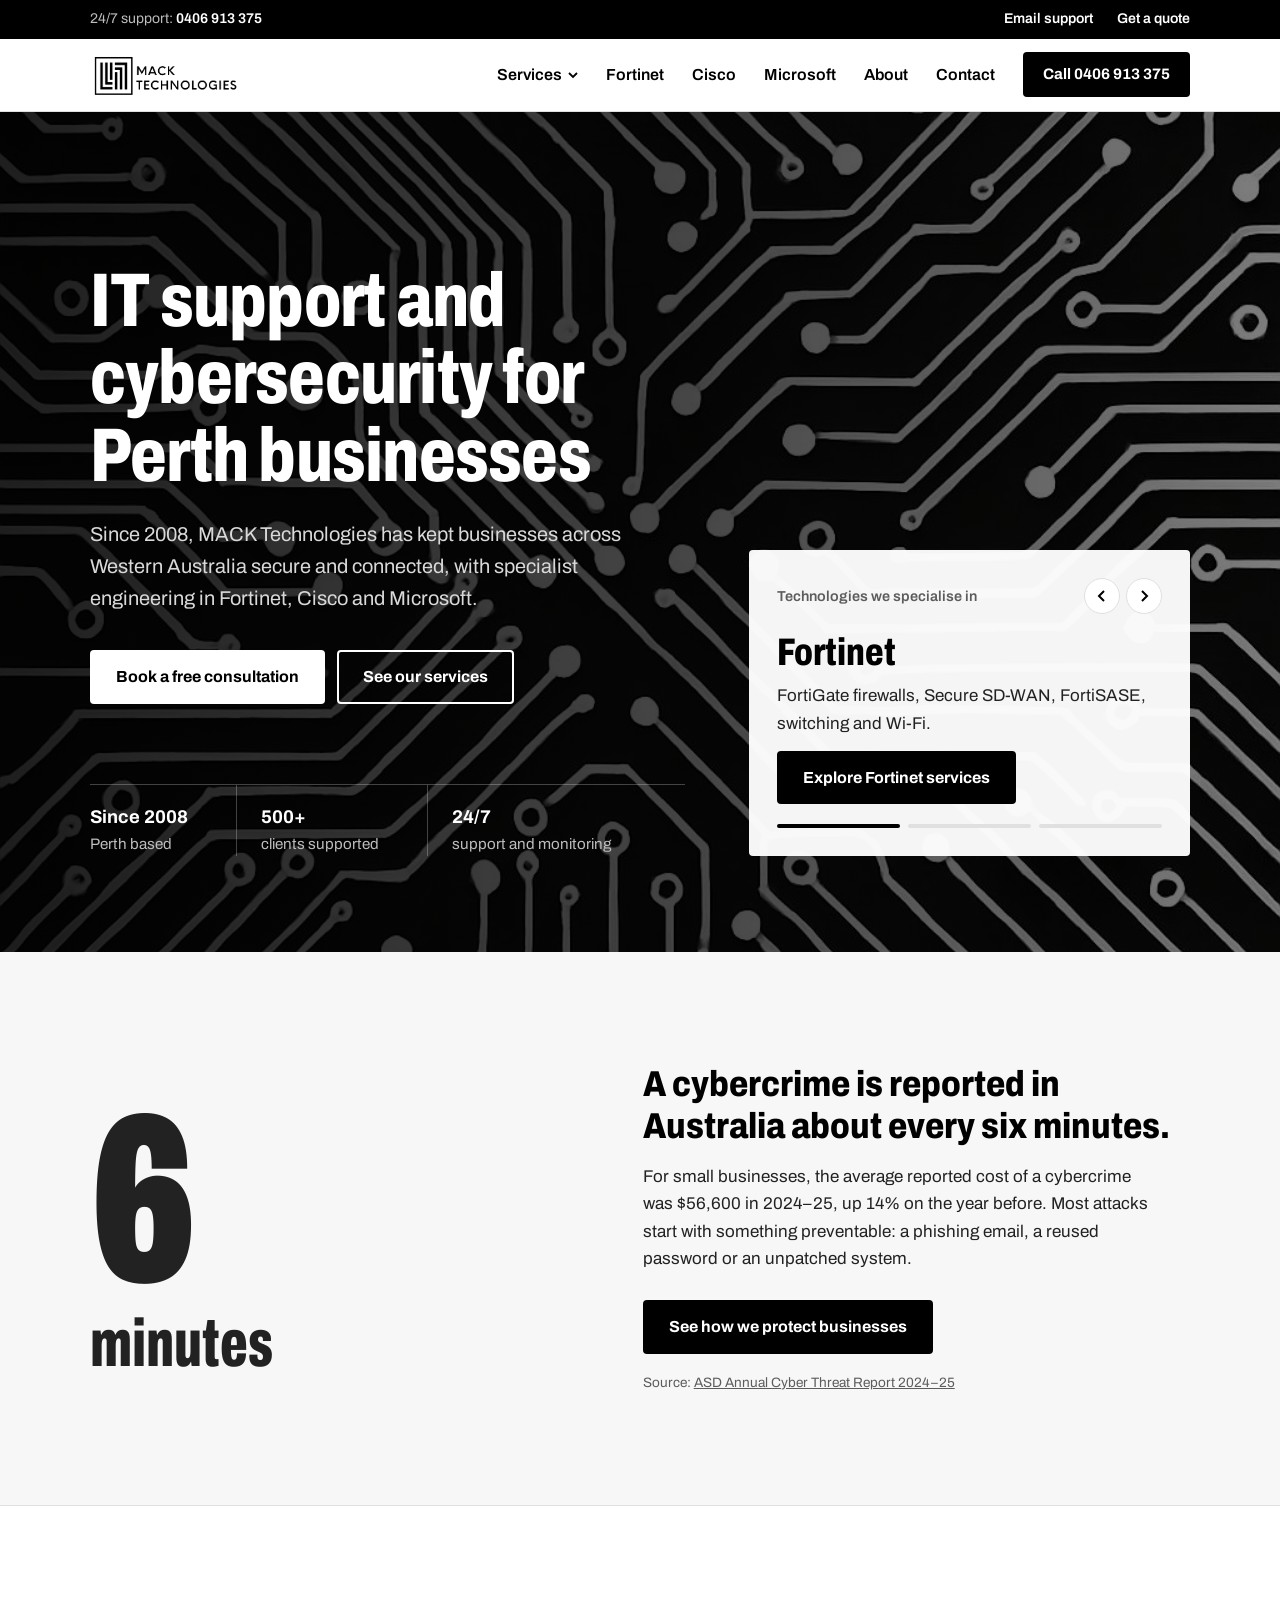
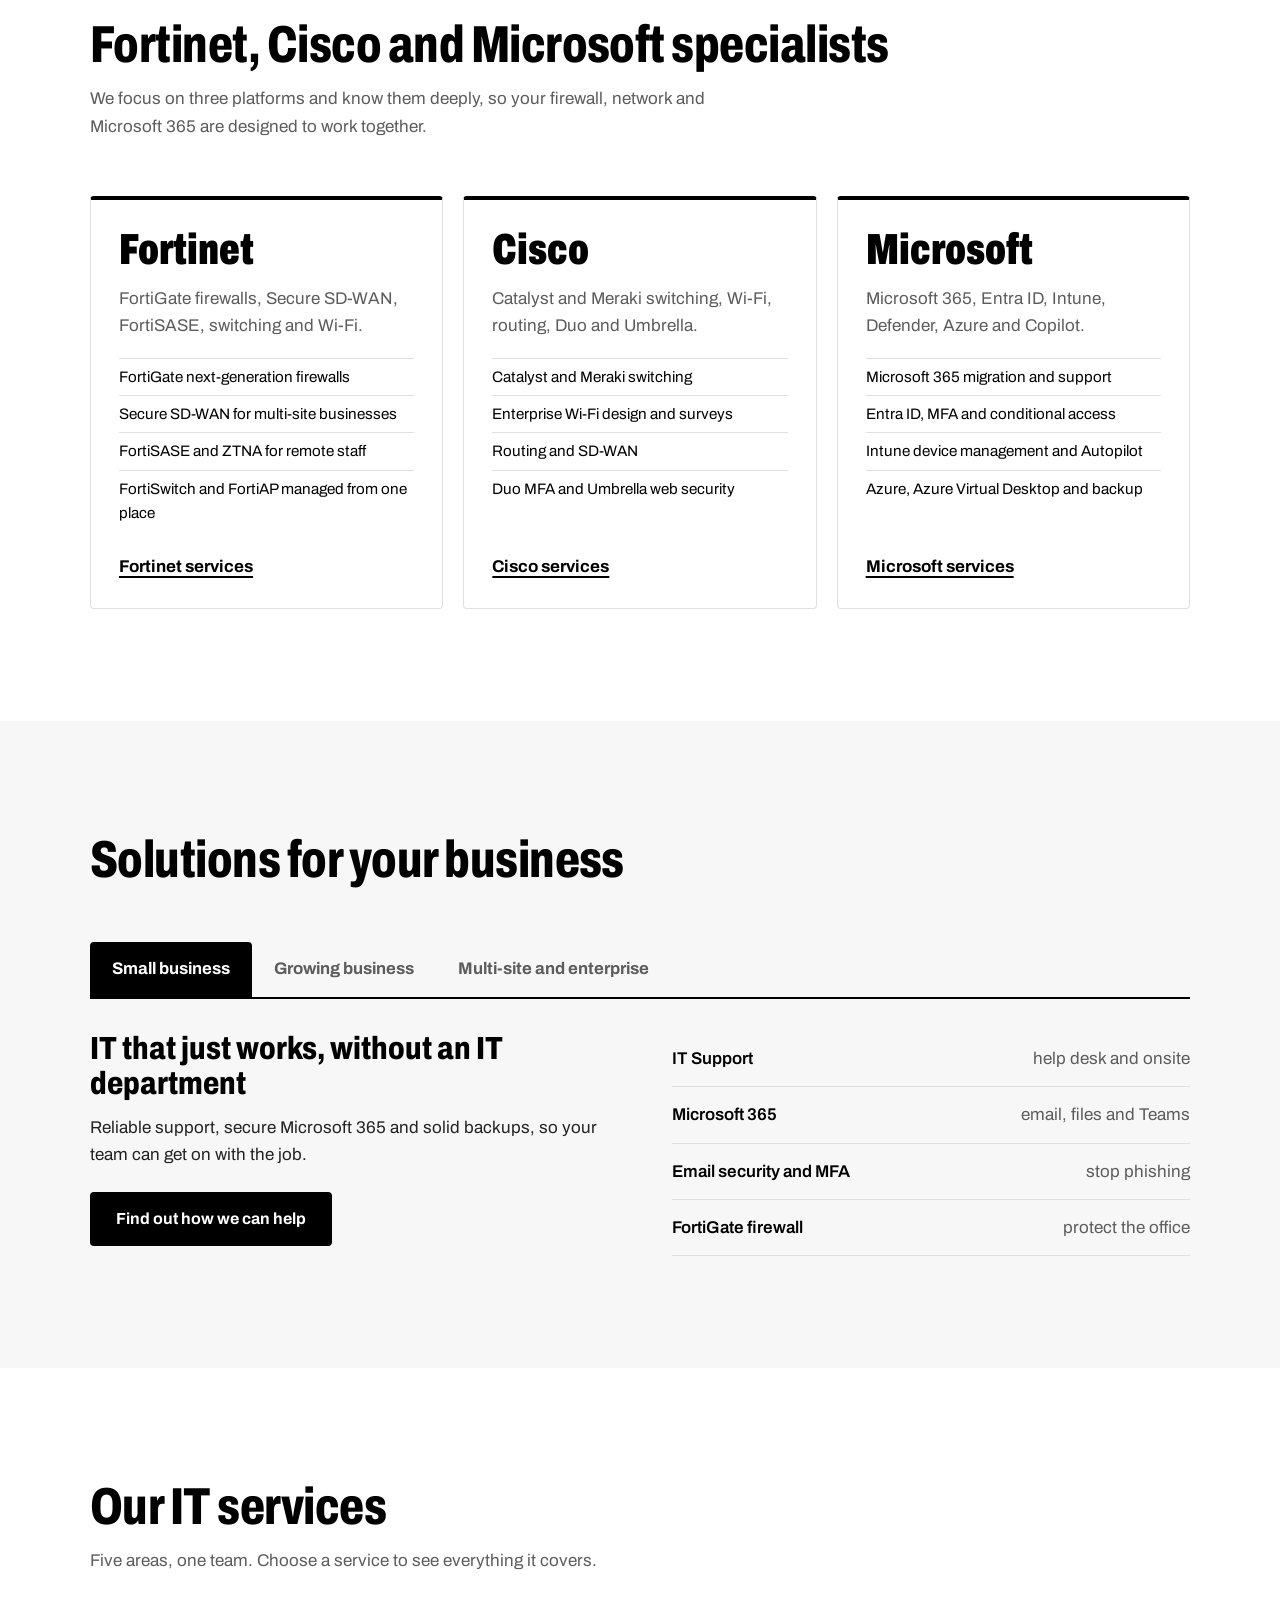
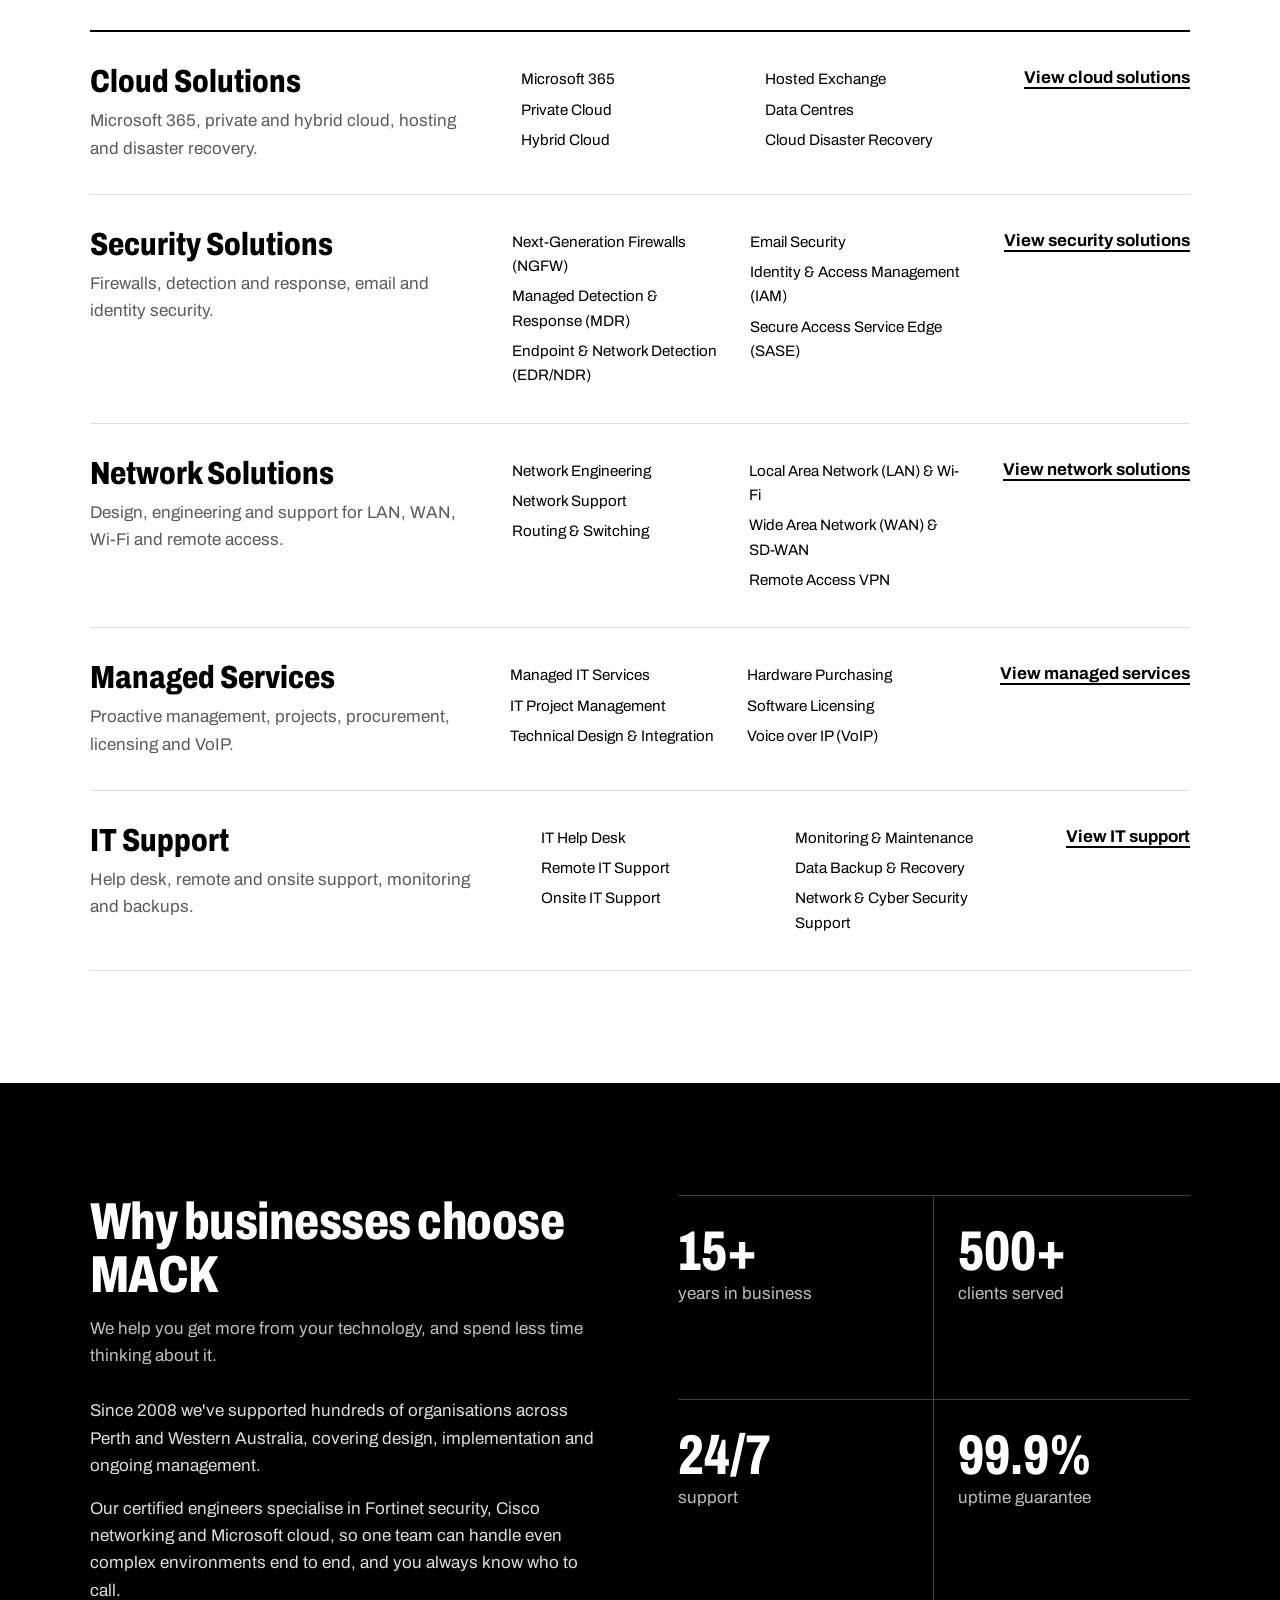
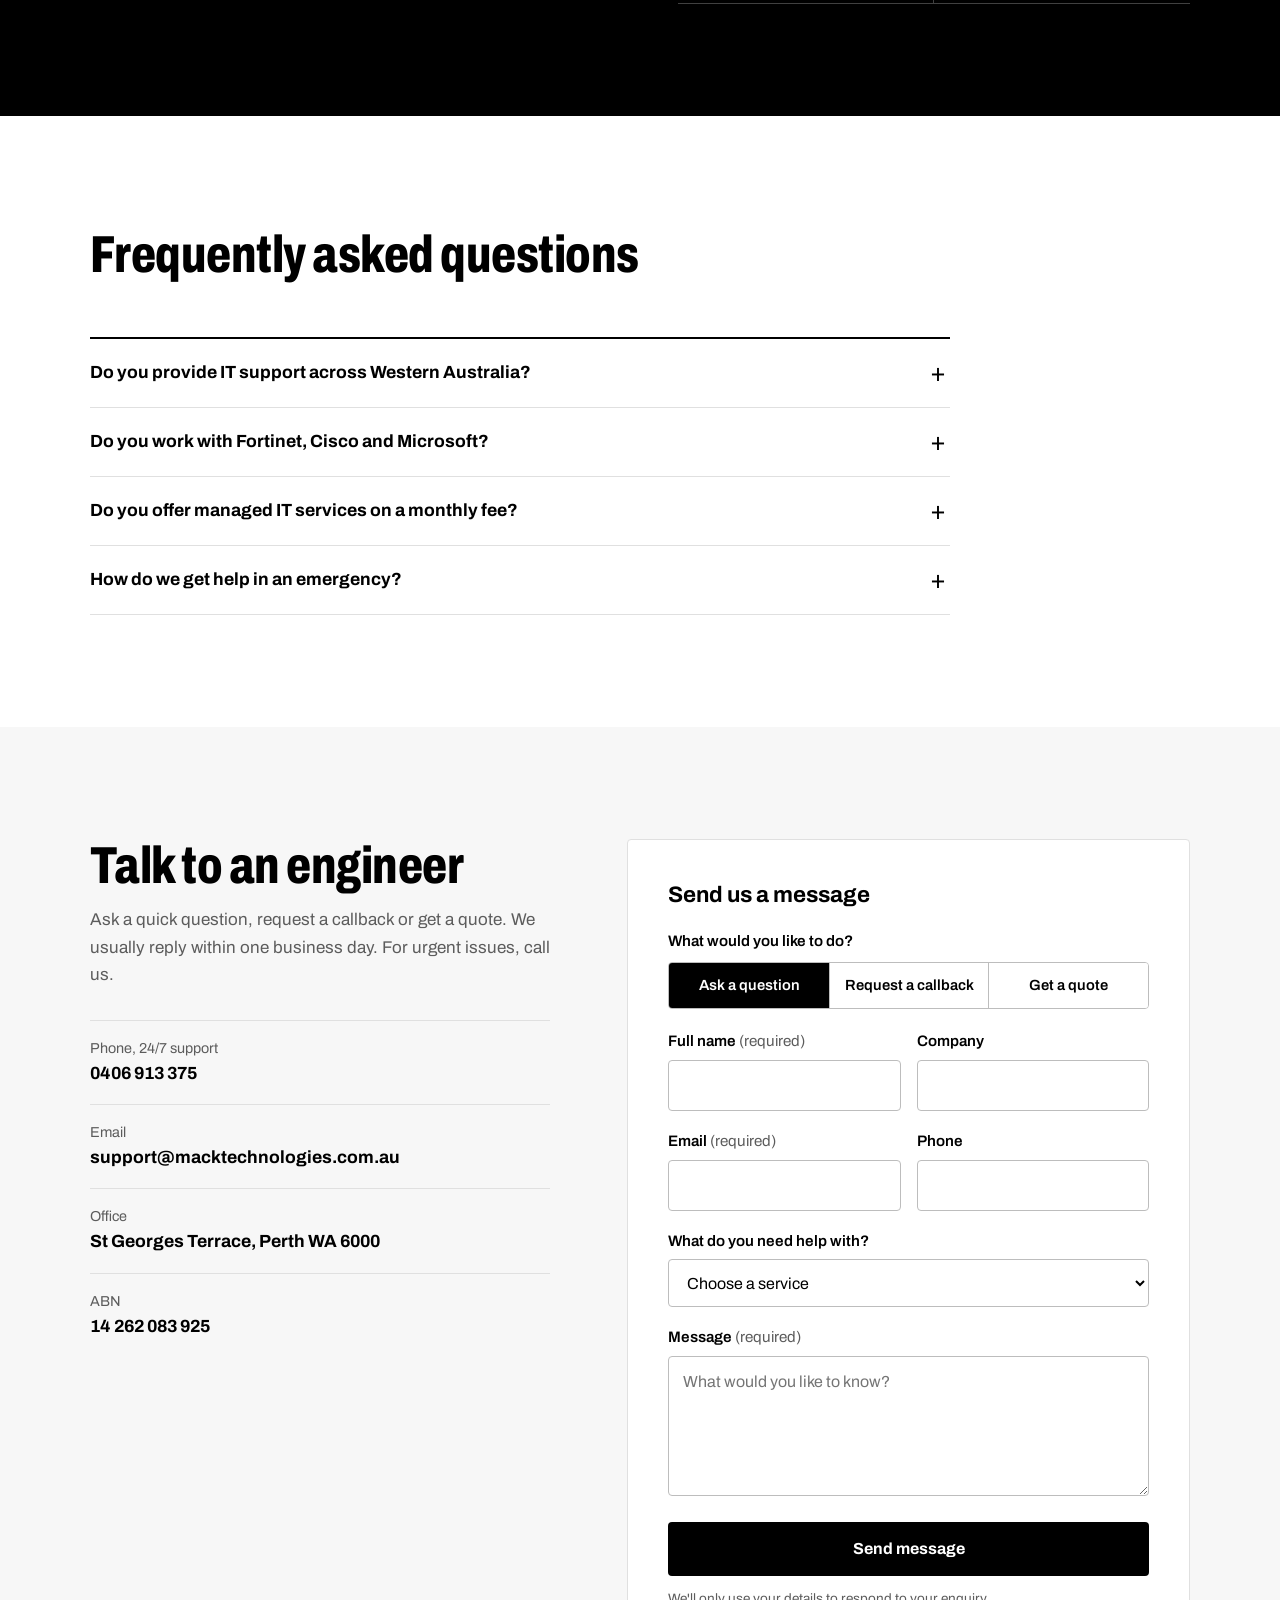
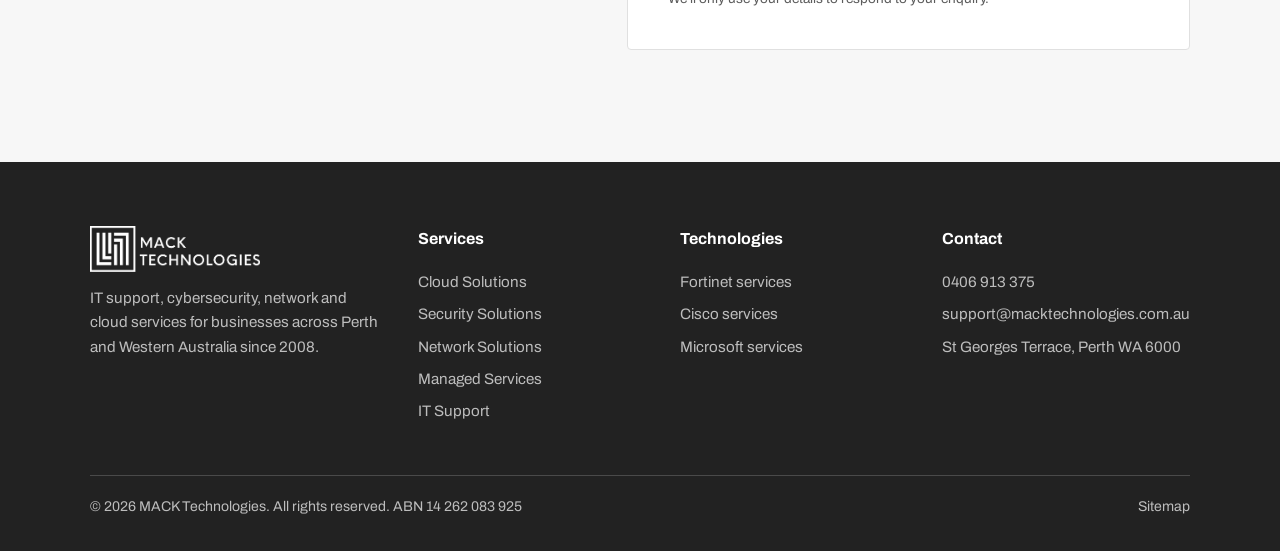
==== commit a64131ec: "Add files via upload new design" ====
--- a/index.html
+++ b/index.html
@@ -1,789 +1,348 @@
-<!DOCTYPE html>
-<html lang="en">
-<head>
-    <meta charset="UTF-8">
-    <meta http-equiv="X-UA-Compatible" content="IE=edge">
-    <meta name="viewport" content="width=device-width, initial-scale=1.0">
-    <!--
-      Meta tags for search engine optimisation.  The description and keyword values
-      succinctly summarise the services offered by MACK Technologies and use
-      geographic qualifiers for better local SEO.  These tags appear in the
-      head of the document so search engines can index them correctly.
-    -->
-    <meta name="description" content="MACK Technologies delivers IT support, cybersecurity, network engineering and cloud solutions to businesses across Perth and Western Australia. Contact our experts for responsive, reliable and secure technology services.">
-    <meta name="keywords" content="IT support, managed IT services, cybersecurity, network solutions, cloud solutions, Perth, Western Australia">
-    <title>MACK Technologies | IT Support, Network &amp; Security Solutions</title>
-    <style>
-        :root {
-            /* Core colours derived from the company logo.  Black is used for
-               primary text and accents, white for backgrounds and large
-               typography.  Subtle greys provide contrast without introducing
-               additional hues. */
-            --primary-color: #000000;
-            --secondary-color: #222222;
-            --background-color: #ffffff;
-            --light-gray: #f7f7f7;
-            --medium-gray: #e0e0e0;
-            --card-bg: #fafafa;
-        }
-
-        * {
-            margin: 0;
-            padding: 0;
-            box-sizing: border-box;
-        }
-
-        body {
-            font-family: Arial, Helvetica, sans-serif;
-            color: var(--primary-color);
-            background-color: var(--background-color);
-            line-height: 1.6;
-            scroll-behavior: smooth;
-        }
-
-        /* Container constrains content width for readability on larger screens */
-        .container {
-            width: 90%;
-            max-width: 1200px;
-            margin: 0 auto;
-        }
-
-        /* Header and navigation styling */
-        header {
-            background-color: var(--background-color);
-            border-bottom: 1px solid var(--medium-gray);
-            position: sticky;
-            top: 0;
-            width: 100%;
-            z-index: 1000;
-        }
-        header .container {
-            display: flex;
-            align-items: center;
-            justify-content: space-between;
-            padding: 15px 0;
-        }
-        .logo img {
-            width: 180px;
-            height: auto;
-        }
-        nav ul {
-            list-style: none;
-            display: flex;
-        }
-        nav li {
-            margin-left: 30px;
-        }
-        nav a {
-            text-decoration: none;
-            color: var(--primary-color);
-            font-weight: bold;
-            transition: color 0.3s ease;
-        }
-        nav a:hover {
-            color: var(--secondary-color);
-        }
-        /* Mobile navigation toggle */
-        .menu-toggle {
-            display: none;
-            font-size: 28px;
-            cursor: pointer;
-        }
-        @media (max-width: 768px) {
-            nav ul {
-                flex-direction: column;
-                position: absolute;
-                top: 60px;
-                left: 0;
-                width: 100%;
-                background-color: var(--background-color);
-                border-top: 1px solid var(--medium-gray);
-                display: none;
-            }
-            nav ul.open {
-                display: flex;
-            }
-            nav li {
-                margin: 15px 0;
-                text-align: center;
-            }
-            .menu-toggle {
-                display: block;
-            }
-        }
-
-        /* Hero section */
-        .hero {
-            position: relative;
-            background-image: url('hero-bg.png');
-            background-size: cover;
-            background-position: center;
-            color: var(--background-color);
-            padding: 120px 0;
-        }
-        .hero::before {
-            /* dark overlay to ensure legibility of text */
-            content: "";
-            position: absolute;
-            top: 0;
-            left: 0;
-            right: 0;
-            bottom: 0;
-            background: rgba(0, 0, 0, 0.6);
-            z-index: 0;
-        }
-        .hero-content {
-            position: relative;
-            z-index: 1;
-            max-width: 800px;
-            margin: 0 auto;
-            text-align: center;
-            padding: 0 20px;
-        }
-        .hero h1 {
-            font-size: 2.5rem;
-            margin-bottom: 20px;
-            font-weight: 700;
-        }
-        .hero p {
-            font-size: 1.1rem;
-            margin-bottom: 40px;
-        }
-        .hero .btn-group {
-            display: flex;
-            justify-content: center;
-            gap: 20px;
-            flex-wrap: wrap;
-        }
-        .btn {
-            display: inline-block;
-            padding: 12px 30px;
-            border: 1px solid var(--background-color);
-            text-decoration: none;
-            font-weight: bold;
-            transition: background-color 0.3s ease, color 0.3s ease;
-        }
-        .btn-primary {
-            background-color: var(--background-color);
-            color: var(--primary-color);
-        }
-        .btn-primary:hover {
-            background-color: var(--light-gray);
-        }
-        .btn-secondary {
-            background: transparent;
-            color: var(--background-color);
-        }
-        .btn-secondary:hover {
-            background-color: rgba(255, 255, 255, 0.2);
-        }
-
-        /* Warning/awareness section highlighting cyber attack statistics */
-        .warning-section {
-            background-color: var(--light-gray);
-            padding: 60px 20px;
-            text-align: center;
-        }
-        .warning-section h2 {
-            font-size: 2rem;
-            margin-bottom: 10px;
-        }
-        .warning-section p {
-            font-size: 1rem;
-            max-width: 700px;
-            margin: 0 auto 20px auto;
-            color: var(--secondary-color);
-        }
-        .warning-section .btn-warning {
-            display: inline-block;
-            padding: 12px 30px;
-            border: 1px solid var(--primary-color);
-            background-color: var(--primary-color);
-            color: var(--background-color);
-            text-decoration: none;
-            font-weight: bold;
-            transition: background-color 0.3s ease;
-        }
-        .warning-section .btn-warning:hover {
-            background-color: var(--secondary-color);
-        }
-
-        /* Section titles */
-        h2.section-title {
-            font-size: 2rem;
-            font-weight: 700;
-            margin-bottom: 10px;
-            text-align: center;
-        }
-        p.section-subtitle {
-            text-align: center;
-            max-width: 700px;
-            margin: 0 auto 40px auto;
-            color: var(--secondary-color);
-        }
-
-        /* Services navigation within the services section */
-        .services-nav {
-            display: flex;
-            justify-content: center;
-            gap: 30px;
-            flex-wrap: wrap;
-            margin-bottom: 40px;
-        }
-        .services-nav a {
-            text-decoration: none;
-            color: var(--primary-color);
-            font-weight: bold;
-            padding-bottom: 5px;
-            border-bottom: 2px solid transparent;
-            transition: border-color 0.3s ease;
-        }
-        .services-nav a:hover {
-            border-color: var(--primary-color);
-        }
-
-        /* Service categories */
-        .service-category {
-            margin-bottom: 60px;
-        }
-        .service-category h3 {
-            font-size: 1.6rem;
-            margin-bottom: 20px;
-            text-align: left;
-            border-left: 4px solid var(--primary-color);
-            padding-left: 10px;
-        }
-        .services-grid {
-            display: grid;
-            grid-template-columns: repeat(auto-fit, minmax(260px, 1fr));
-            gap: 20px;
-        }
-        .service-card {
-            background-color: var(--card-bg);
-            padding: 20px;
-            border: 1px solid var(--medium-gray);
-            border-radius: 6px;
-            transition: transform 0.3s ease, box-shadow 0.3s ease;
-        }
-        .service-card:hover {
-            transform: translateY(-5px);
-            box-shadow: 0 4px 10px rgba(0, 0, 0, 0.05);
-        }
-        .service-card h4 {
-            font-size: 1.1rem;
-            margin-bottom: 10px;
-            font-weight: 700;
-        }
-        .service-card p {
-            font-size: 0.95rem;
-            color: var(--secondary-color);
-        }
-
-        /* About section styling */
-        .about {
-            background-color: var(--light-gray);
-            padding: 80px 0;
-        }
-        .about-content {
-            text-align: center;
-            max-width: 800px;
-            margin: 0 auto 40px auto;
-        }
-        .about-stats {
-            display: grid;
-            grid-template-columns: repeat(auto-fit, minmax(180px, 1fr));
-            gap: 20px;
-        }
-        .stat {
-            background-color: var(--background-color);
-            padding: 30px;
-            border-radius: 6px;
-            border: 1px solid var(--medium-gray);
-            text-align: center;
-        }
-        .stat h3 {
-            font-size: 2rem;
-            margin-bottom: 5px;
-            font-weight: 700;
-        }
-        .stat p {
-            font-size: 0.9rem;
-            color: var(--secondary-color);
-        }
-
-        /* Contact section styling */
-        .contact {
-            padding: 80px 0;
-        }
-        .contact-container {
-            display: flex;
-            flex-wrap: wrap;
-            gap: 40px;
-        }
-        .contact-info {
-            flex: 1 1 300px;
-        }
-        .contact-info h3 {
-            font-size: 1.6rem;
-            margin-bottom: 20px;
-        }
-        .info-item {
-            margin-bottom: 20px;
-        }
-        .info-item span {
-            display: block;
-            font-weight: bold;
-            margin-bottom: 5px;
-        }
-        .contact-form {
-            flex: 1 1 300px;
-            background-color: var(--light-gray);
-            padding: 30px;
-            border-radius: 6px;
-            border: 1px solid var(--medium-gray);
-        }
-        .contact-form h3 {
-            margin-bottom: 20px;
-            font-size: 1.4rem;
-        }
-        .contact-form .form-group {
-            margin-bottom: 15px;
-        }
-        .contact-form label {
-            display: block;
-            margin-bottom: 5px;
-            font-weight: 600;
-        }
-        .contact-form input,
-        .contact-form select,
-        .contact-form textarea {
-            width: 100%;
-            padding: 10px;
-            border: 1px solid var(--medium-gray);
-            border-radius: 4px;
-            font-size: 0.95rem;
-            background-color: var(--background-color);
-        }
-        .contact-form textarea {
-            height: 120px;
-            resize: vertical;
-        }
-        .contact-form button {
-            width: 100%;
-            padding: 12px;
-            background-color: var(--primary-color);
-            color: var(--background-color);
-            border: none;
-            border-radius: 4px;
-            font-size: 1rem;
-            font-weight: bold;
-            cursor: pointer;
-            transition: background-color 0.3s ease;
-        }
-        .contact-form button:hover {
-            background-color: var(--secondary-color);
-        }
-
-        /* Footer */
-        footer {
-            background-color: var(--secondary-color);
-            color: var(--background-color);
-            padding: 40px 0;
-            text-align: center;
-        }
-        footer p {
-            font-size: 0.9rem;
-        }
-    </style>
-</head>
-<body>
-    <!-- Header / Navigation -->
-    <header>
-        <div class="container">
-            <div class="logo">
-                <img src="blob.png" alt="MACK Technologies logo">
-            </div>
-            <nav id="navLinks">
-                <ul>
-                    <li><a href="#home">Home</a></li>
-                    <li><a href="#services">Services</a></li>
-                    <li><a href="#about">About</a></li>
-                    <li><a href="#contact">Contact</a></li>
-                </ul>
-            </nav>
-            <div class="menu-toggle" id="menuToggle">&#9776;</div>
-        </div>
-    </header>
-
-    <main>
-        <!-- Hero Section -->
-        <section id="home" class="hero">
-            <div class="hero-content">
-                <h1>Secure Your Digital Future with MACK Technologies</h1>
-                <!-- Updated tagline: change geographic qualifier from Perth to Australia as requested by the client. -->
-                <p>Australia's leading provider of IT, cybersecurity, network and cloud services. Our experts deliver responsive, reliable and innovative technology solutions to help your business thrive.</p>
-                <div class="btn-group">
-                    <a href="#services" class="btn btn-primary">Explore Services</a>
-                    <a href="#contact" class="btn btn-secondary">Contact Us</a>
-                </div>
-            </div>
-        </section>
-
-        <!-- Cyber attack awareness section highlighting the prevalence of attacks on Australian businesses -->
-        <section class="warning-section">
-            <h2>43% of Australian Businesses Attacked</h2>
-            <p>In the past year, nearly half of Australian businesses experienced a cyber attack. Don’t become a statistic. Our comprehensive cybersecurity solutions protect businesses from evolving threats.</p>
-            <a href="#contact" class="btn-warning">Protect Your Business Now</a>
-        </section>
-
-        <!-- Services Section -->
-        <section id="services" class="services container">
-            <h2 class="section-title">Our Services</h2>
-            <p class="section-subtitle">MACK Technologies offers a full suite of IT solutions designed to keep your business secure, connected and productive. Explore our core offerings below.</p>
-            <div class="services-nav">
-                <a href="#cloud">Cloud Solutions</a>
-                <a href="#security">Security Solutions</a>
-                <a href="#network">Network Solutions</a>
-                <a href="#managed">Managed Services</a>
-                <a href="#support">IT Support</a>
-            </div>
-
-            <!-- Cloud Solutions -->
-            <section id="cloud" class="service-category">
-                <h3>Cloud Solutions</h3>
-                <div class="services-grid">
-                    <div class="service-card">
-                        <h4>Private Cloud</h4>
-                        <p>Secure, scalable private cloud solutions tailored to your business requirements.</p>
-                    </div>
-                    <div class="service-card">
-                        <h4>Microsoft Office 365</h4>
-                        <p>Complete Office 365 solutions including migration, deployment and ongoing management.</p>
-                    </div>
-                    <div class="service-card">
-                        <h4>Hybrid Cloud</h4>
-                        <p>Optimize your infrastructure with a perfect blend of private and public cloud services.</p>
-                    </div>
-                    <div class="service-card">
-                        <h4>Hosted Exchange</h4>
-                        <p>Professional email hosting with enterprise‑grade security and reliability.</p>
-                    </div>
-                    <div class="service-card">
-                        <h4>Data Centres</h4>
-                        <p>State‑of‑the‑art data centre solutions providing maximum uptime and security.</p>
-                    </div>
-                    <div class="service-card">
-                        <h4>Cloud Disaster Recovery</h4>
-                        <p>Ensure business continuity with our robust cloud‑based disaster recovery solutions.</p>
-                    </div>
-                    <!-- Additional cloud services for modern business needs -->
-                    <div class="service-card">
-                        <h4>Infrastructure as a Service (IaaS)</h4>
-                        <p>On‑demand virtualised computing resources — servers, storage and networking — that scale up or down to meet your workload requirements.</p>
-                    </div>
-                    <div class="service-card">
-                        <h4>Platform as a Service (PaaS)</h4>
-                        <p>A full development and deployment environment for building applications without the overhead of managing hardware and operating systems.</p>
-                    </div>
-                    <div class="service-card">
-                        <h4>Software as a Service (SaaS)</h4>
-                        <p>Ready‑to‑use software hosted in the cloud so your team can access applications through a web browser without maintaining servers or updates.</p>
-                    </div>
-                </div>
-            </section>
-
-            <!-- Security Solutions -->
-            <section id="security" class="service-category">
-                <h3>Security Solutions</h3>
-                <div class="services-grid">
-                    <div class="service-card">
-                        <h4>Backup &amp; Recovery</h4>
-                        <p>Comprehensive data protection solutions to safeguard your critical business information.</p>
-                    </div>
-                    <div class="service-card">
-                        <h4>Web Security</h4>
-                        <p>Protect your online assets with advanced web security and threat prevention.</p>
-                    </div>
-                    <div class="service-card">
-                        <h4>Network Security</h4>
-                        <p>Advanced network security solutions to defend against evolving cyber threats.</p>
-                    </div>
-                    <div class="service-card">
-                        <h4>Email Security</h4>
-                        <p>Protect your organisation from phishing, malware and email‑based attacks.</p>
-                    </div>
-                    <div class="service-card">
-                        <h4>Data Warehouse &amp; Reporting</h4>
-                        <p>Transform your data into actionable insights with our business intelligence solutions.</p>
-                    </div>
-                    <div class="service-card">
-                        <h4>Business Streamlining</h4>
-                        <p>Optimise your business processes through our technology‑driven solutions.</p>
-                    </div>
-
-                    <!-- Additional security services to strengthen your cyber posture -->
-                    <div class="service-card">
-                        <h4>Identity &amp; Access Management (IAM)</h4>
-                        <p>Manage user identities and enforce granular access policies to protect sensitive company resources.</p>
-                    </div>
-                    <div class="service-card">
-                        <h4>Next‑Generation Firewalls (NGFW)</h4>
-                        <p>Advanced firewalls that use contextual awareness of users and applications to block sophisticated attacks.</p>
-                    </div>
-                    <div class="service-card">
-                        <h4>Intrusion Detection &amp; Prevention (IDPS)</h4>
-                        <p>Systems that monitor network traffic and automatically detect and block malicious activity.</p>
-                    </div>
-                    <div class="service-card">
-                        <h4>DDoS Protection</h4>
-                        <p>Third‑party mitigation services that identify and block distributed denial‑of‑service attacks to maintain uptime.</p>
-                    </div>
-                    <div class="service-card">
-                        <h4>Data Loss Prevention (DLP)</h4>
-                        <p>Classify and secure your most sensitive data to prevent accidental or malicious leakage.</p>
-                    </div>
-                    <div class="service-card">
-                        <h4>Security Information &amp; Event Management (SIEM)</h4>
-                        <p>Centralise security logs and analytics for improved visibility and faster threat detection across your environment.</p>
-                    </div>
-                </div>
-            </section>
-
-            <!-- Network Solutions -->
-            <section id="network" class="service-category">
-                <h3>Network Solutions</h3>
-                <div class="services-grid">
-                    <div class="service-card">
-                        <h4>Network Support</h4>
-                        <p>24/7 expert network support to ensure optimal performance and minimal downtime.</p>
-                    </div>
-                    <div class="service-card">
-                        <h4>Network Engineering</h4>
-                        <p>Design and implementation of robust network infrastructures for your business.</p>
-                    </div>
-                    <div class="service-card">
-                        <h4>Traffic Engineering</h4>
-                        <p>Optimise network traffic flow and bandwidth utilisation for peak performance.</p>
-                    </div>
-                    <div class="service-card">
-                        <h4>VPN (SSL VPN)</h4>
-                        <p>Secure remote access solutions using enterprise‑grade SSL VPN technology.</p>
-                    </div>
-                    <div class="service-card">
-                        <h4>Work from Home Network</h4>
-                        <p>Secure and reliable network solutions enabling productive remote work.</p>
-                    </div>
-                    <div class="service-card">
-                        <h4>Remote Desktop VPN</h4>
-                        <p>Secure remote desktop access solutions for flexible workforce management.</p>
-                    </div>
-                    <div class="service-card">
-                        <h4>Routing &amp; Switching</h4>
-                        <p>Enterprise‑grade routing and switching solutions for optimal network performance.</p>
-                    </div>
-                    <div class="service-card">
-                        <h4>Local Area Network</h4>
-                        <p>Design and implementation of high‑performance LAN infrastructure.</p>
-                    </div>
-                    <div class="service-card">
-                        <h4>Wide Area Network</h4>
-                        <p>Scalable WAN solutions connecting multiple locations securely.</p>
-                    </div>
-
-                    <!-- Additional network services for enhanced connectivity and security -->
-                    <div class="service-card">
-                        <h4>Network Access Control (NAC)</h4>
-                        <p>Enforce device and user policies to manage who and what can access your network.</p>
-                    </div>
-                    <div class="service-card">
-                        <h4>Managed Detection &amp; Response (MDR)</h4>
-                        <p>Outsource threat detection and incident response to specialized teams that monitor your network 24/7.</p>
-                    </div>
-                    <div class="service-card">
-                        <h4>Endpoint &amp; Network Detection (EDR/NDR)</h4>
-                        <p>AI/ML‑powered monitoring of endpoints and network traffic for anomalies and rapid incident response.</p>
-                    </div>
-                    <div class="service-card">
-                        <h4>Segmentation &amp; Micro‑Segmentation</h4>
-                        <p>Divide your network into secure zones to limit lateral movement and enforce zero‑trust rules.</p>
-                    </div>
-                    <div class="service-card">
-                        <h4>Secure Access Service Edge (SASE)</h4>
-                        <p>Combine SD‑WAN and zero‑trust security delivered from the cloud for secure remote access everywhere.</p>
-                    </div>
-                </div>
-            </section>
-
-            <!-- Managed Services -->
-            <section id="managed" class="service-category">
-                <h3>Managed Services</h3>
-                <div class="services-grid">
-                    <!-- Each card describes a key managed service offering for business technology needs -->
-                    <div class="service-card">
-                        <h4>Software Licensing</h4>
-                        <p>Comprehensive software licensing solutions that help your organisation remain compliant and optimise costs by carefully tracking usage and rights.</p>
-                    </div>
-                    <div class="service-card">
-                        <h4>Hardware Purchasing</h4>
-                        <p>Source the best hardware solutions tailored to your business needs. We handle procurement of computers, servers and networking equipment to ensure high‑quality hardware meets your operational and budgetary requirements.</p>
-                    </div>
-                    <div class="service-card">
-                        <h4>Technical Design &amp; Integration</h4>
-                        <p>Expert design and seamless integration of complex IT infrastructures, ensuring that new technologies align with your existing environment for maximum efficiency.</p>
-                    </div>
-                    <div class="service-card">
-                        <h4>Managed IT Services</h4>
-                        <p>Proactive IT management and 24/7 monitoring by skilled specialists to keep your systems running smoothly and ahead of the demands of the modern workplace.</p>
-                    </div>
-                    <div class="service-card">
-                        <h4>IT Project Management</h4>
-                        <p>Experienced project managers who align technology initiatives with business goals, rigorously manage risks and timelines, and ensure seamless project execution.</p>
-                    </div>
-                    <div class="service-card">
-                        <h4>Voice over Internet (VoIP)</h4>
-                        <p>Modern communication solutions using enterprise‑grade VoIP systems that transmit voice calls as digital data packets over IP networks for flexibility, scalability and unified communications.</p>
-                    </div>
-                </div>
-            </section>
-
-            <!-- IT Support (new) -->
-            <section id="support" class="service-category">
-                <h3>IT Support</h3>
-                <div class="services-grid">
-                    <div class="service-card">
-                        <h4>Remote IT Support</h4>
-                        <p>Technicians remotely connect to your devices to diagnose and resolve issues without physical presence, saving time and money.</p>
-                    </div>
-                    <div class="service-card">
-                        <h4>IT Help Desk Support</h4>
-                        <p>A centralised service to handle technical support requests, acting as the first point of contact with a ticketing system and multi‑channel support.</p>
-                    </div>
-                    <div class="service-card">
-                        <h4>Onsite IT Support</h4>
-                        <p>In‑person assistance for hardware problems and complex issues that cannot be resolved remotely.</p>
-                    </div>
-                    <div class="service-card">
-                        <h4>Monitoring &amp; Maintenance</h4>
-                        <p>Continuous monitoring of IT systems to detect and resolve issues before they disrupt operations.</p>
-                    </div>
-                    <div class="service-card">
-                        <h4>Data Backup &amp; Recovery</h4>
-                        <p>Professional backup services to protect sensitive data and ensure full recovery of lost or corrupted files.</p>
-                    </div>
-                    <div class="service-card">
-                        <h4>Network &amp; Cyber Security Support</h4>
-                        <p>Regular network check‑ups and access control to protect data travelling across your network with advanced encryption and endpoint protection.</p>
-                    </div>
-                </div>
-            </section>
-        </section>
-
-        <!-- About Section -->
-        <section id="about" class="about">
-            <div class="container">
-                <h2 class="section-title">Why Choose MACK Technologies</h2>
-                <div class="about-content">
-                    <p>Through our extensive IT capabilities we help you get more from your technology to achieve better business outcomes. Since 2008, we’ve supported hundreds of organisations across Perth and Western Australia with tailored IT solutions covering design, implementation and management. Our certified engineers specialise in cybersecurity, cloud solutions and network infrastructure, equipping us to handle even the most complex environments.</p>
-                </div>
-                <div class="about-stats">
-                    <div class="stat">
-                        <h3>15+</h3>
-                        <p>Years Experience</p>
-                    </div>
-                    <div class="stat">
-                        <h3>500+</h3>
-                        <p>Clients Served</p>
-                    </div>
-                    <div class="stat">
-                        <h3>24/7</h3>
-                        <p>Support</p>
-                    </div>
-                    <div class="stat">
-                        <h3>99.9%</h3>
-                        <p>Uptime Guarantee</p>
-                    </div>
-                </div>
-            </div>
-        </section>
-
-        <!-- Contact Section -->
-        <section id="contact" class="contact">
-            <div class="container">
-                <h2 class="section-title">Get in Touch</h2>
-                <p class="section-subtitle">Have questions or ready to transform your IT infrastructure? Reach out to our team for a free consultation on our IT support, cybersecurity, network and cloud solutions.</p>
-                <div class="contact-container">
-                    <div class="contact-info">
-                        <h3>Contact Information</h3>
-                        <div class="info-item">
-                            <span>Address</span>
-                            <p>St George Terrace, Perth WA 6000</p>
-                        </div>
-                        <div class="info-item">
-                            <span>Phone</span>
-                            <p><a href="tel:+61406913375" style="color: inherit; text-decoration: none;">+61 406 913 375</a></p>
-                        </div>
-                        <div class="info-item">
-                            <span>Email</span>
-                            <p><a href="mailto:support@macktechnologies.com.au" style="color: inherit; text-decoration: none;">support@macktechnologies.com.au</a></p>
-                        </div>
-                        <div class="info-item">
-                            <span>ABN</span>
-                            <p>14262083925</p>
-                        </div>
-                    </div>
-                    <div class="contact-form">
-                        <h3>Send Us a Message</h3>
-                        <form id="contactForm" action="https://formspree.io/f/mrblpboy" method="POST">
-                            <input type="hidden" name="_subject" value="New Enquiry from MACK Technologies Website">
-                            <div class="form-group">
-                                <label for="name">Full Name *</label>
-                                <input type="text" id="name" name="name" required>
-                            </div>
-                            <div class="form-group">
-                                <label for="email">Email Address *</label>
-                                <input type="email" id="email" name="email" required>
-                            </div>
-                            <div class="form-group">
-                                <label for="phone">Phone Number</label>
-                                <input type="tel" id="phone" name="phone">
-                            </div>
-                            <div class="form-group">
-                                <label for="service">Service Interested In</label>
-                                <select id="service" name="service">
-                                    <option value="">Select a service</option>
-                                    <option value="Remote IT Support">Remote IT Support</option>
-                                    <option value="Onsite IT Support">Onsite IT Support</option>
-                                    <option value="Cloud Solutions">Cloud Solutions</option>
-                                    <option value="Cybersecurity">Cybersecurity</option>
-                                    <option value="Network Solutions">Network Solutions</option>
-                                    <option value="Migration Services">Migration Services</option>
-                                    <option value="Other">Other</option>
-                                </select>
-                            </div>
-                            <div class="form-group">
-                                <label for="message">Message *</label>
-                                <textarea id="message" name="message" required></textarea>
-                            </div>
-                            <button type="submit">Send Message</button>
-                        </form>
-                    </div>
-                </div>
-            </div>
-        </section>
-    </main>
-
-    <footer>
-        <p>&copy; 2025 MACK Technologies. All rights reserved.</p>
-    </footer>
-
-    <!-- Small script to toggle the mobile navigation menu -->
-    <script>
-        const menuToggle = document.getElementById('menuToggle');
-        const navLinks   = document.getElementById('navLinks');
-        menuToggle.addEventListener('click', () => {
-            const ul = navLinks.querySelector('ul');
-            ul.classList.toggle('open');
-        });
-    </script>
-</body>
-</html>
+<!DOCTYPE html>
+<html lang="en-AU">
+<head>
+  <meta charset="UTF-8">
+  <meta name="viewport" content="width=device-width, initial-scale=1.0">
+  <title>IT Support &amp; Cybersecurity Perth | MACK Technologies</title>
+  <meta name="description" content="Perth IT support, managed services and cybersecurity since 2008. Fortinet, Cisco and Microsoft specialists across Western Australia. 24/7 support.">
+  <meta name="robots" content="index, follow">
+  <link rel="canonical" href="https://macktechnologies.com.au/">
+  <meta name="geo.region" content="AU-WA">
+  <meta name="geo.placename" content="Perth">
+  <meta property="og:type" content="website">
+  <meta property="og:site_name" content="MACK Technologies">
+  <meta property="og:locale" content="en_AU">
+  <meta property="og:title" content="IT Support &amp; Cybersecurity Perth | MACK Technologies">
+  <meta property="og:description" content="Perth IT support, managed services and cybersecurity since 2008. Fortinet, Cisco and Microsoft specialists across Western Australia. 24/7 support.">
+  <meta property="og:url" content="https://macktechnologies.com.au/">
+  <meta property="og:image" content="https://macktechnologies.com.au/og-image.jpg">
+  <meta property="og:image:width" content="1200">
+  <meta property="og:image:height" content="630">
+  <meta name="twitter:card" content="summary_large_image">
+  <meta name="theme-color" content="#000000">
+  <link rel="icon" type="image/png" sizes="48x48" href="favicon.png">
+  <link rel="apple-touch-icon" href="apple-touch-icon.png">
+  <link rel="manifest" href="site.webmanifest">
+  <link rel="preconnect" href="https://fonts.googleapis.com">
+  <link rel="preconnect" href="https://fonts.gstatic.com" crossorigin>
+  <link href="https://fonts.googleapis.com/css2?family=Archivo:wdth,wght@62..125,400..900&display=swap" rel="stylesheet">
+  <link rel="stylesheet" href="assets/css/style.css">
+  <script type="application/ld+json">{"@context": "https://schema.org", "@type": "ProfessionalService", "@id": "https://macktechnologies.com.au/#business", "name": "MACK Technologies", "url": "https://macktechnologies.com.au/", "logo": "https://macktechnologies.com.au/icon-512.png", "image": "https://macktechnologies.com.au/og-image.jpg", "telephone": "+61406913375", "email": "support@macktechnologies.com.au", "foundingDate": "2008", "priceRange": "$$", "address": {"@type": "PostalAddress", "streetAddress": "St Georges Terrace", "addressLocality": "Perth", "addressRegion": "WA", "postalCode": "6000", "addressCountry": "AU"}, "geo": {"@type": "GeoCoordinates", "latitude": -31.9553, "longitude": 115.8567}, "areaServed": [{"@type": "City", "name": "Perth"}, {"@type": "State", "name": "Western Australia"}], "taxID": "14262083925", "knowsAbout": ["IT support", "Managed IT services", "Cybersecurity", "Network engineering", "Cloud computing", "Fortinet", "FortiGate", "Cisco", "Cisco Meraki", "Microsoft 365", "Microsoft Azure", "Microsoft Intune"], "description": "IT support, cybersecurity, network engineering and cloud services for businesses across Perth and Western Australia, specialising in Fortinet, Cisco and Microsoft.", "hasOfferCatalog": {"@type": "OfferCatalog", "name": "IT services", "itemListElement": [{"@type": "Offer", "itemOffered": {"@type": "Service", "name": "Cloud Solutions", "url": "https://macktechnologies.com.au/cloud-solutions.html"}}, {"@type": "Offer", "itemOffered": {"@type": "Service", "name": "Security Solutions", "url": "https://macktechnologies.com.au/security-solutions.html"}}, {"@type": "Offer", "itemOffered": {"@type": "Service", "name": "Network Solutions", "url": "https://macktechnologies.com.au/network-solutions.html"}}, {"@type": "Offer", "itemOffered": {"@type": "Service", "name": "Managed Services", "url": "https://macktechnologies.com.au/managed-services.html"}}, {"@type": "Offer", "itemOffered": {"@type": "Service", "name": "IT Support", "url": "https://macktechnologies.com.au/it-support.html"}}, {"@type": "Offer", "itemOffered": {"@type": "Service", "name": "Fortinet", "url": "https://macktechnologies.com.au/fortinet.html"}}, {"@type": "Offer", "itemOffered": {"@type": "Service", "name": "Cisco", "url": "https://macktechnologies.com.au/cisco.html"}}, {"@type": "Offer", "itemOffered": {"@type": "Service", "name": "Microsoft", "url": "https://macktechnologies.com.au/microsoft.html"}}]}}</script>
+  <script type="application/ld+json">{"@context": "https://schema.org", "@type": "WebSite", "@id": "https://macktechnologies.com.au/#website", "url": "https://macktechnologies.com.au/", "name": "MACK Technologies", "inLanguage": "en-AU", "publisher": {"@id": "https://macktechnologies.com.au/#business"}}</script>
+  <script type="application/ld+json">{"@context": "https://schema.org", "@type": "FAQPage", "mainEntity": [{"@type": "Question", "name": "Do you provide IT support across Western Australia?", "acceptedAnswer": {"@type": "Answer", "text": "Yes. Most support is delivered remotely, so we can help businesses anywhere in WA. Onsite visits are available across Perth. For regional sites, talk to us about the options."}}, {"@type": "Question", "name": "Do you work with Fortinet, Cisco and Microsoft?", "acceptedAnswer": {"@type": "Answer", "text": "Yes. Our engineers design, deploy and support Fortinet firewalls and SD-WAN, Cisco and Meraki networks, and Microsoft 365 and Azure."}}, {"@type": "Question", "name": "Do you offer managed IT services on a monthly fee?", "acceptedAnswer": {"@type": "Answer", "text": "Yes. Managed services cover monitoring, maintenance, support and planning for a predictable monthly cost. Ask us for a quote based on your users and devices."}}, {"@type": "Question", "name": "How do we get help in an emergency?", "acceptedAnswer": {"@type": "Answer", "text": "Call 0406 913 375. Support is available 24/7."}}]}</script>
+</head>
+<body>
+<a class="skip-link" href="#main">Skip to content</a>
+<div class="utility">
+  <div class="wrap">
+    <span>24/7 support: <a href="tel:+61406913375">0406 913 375</a></span>
+    <ul>
+      <li class="hide-sm"><a href="mailto:support@macktechnologies.com.au?subject=Support%20request">Email support</a></li>
+      <li><a href="index.html#contact">Get a quote</a></li>
+    </ul>
+  </div>
+</div>
+<header class="site-header">
+  <div class="wrap">
+    <a class="logo" href="index.html" aria-label="MACK Technologies home"><img src="blob.png" alt="MACK Technologies" width="148" height="54"></a>
+    <button class="menu-toggle" aria-label="Menu" aria-expanded="false" aria-controls="site-nav"><span></span></button>
+    <nav class="nav" id="site-nav" aria-label="Main">
+      <ul class="nav-list">
+        <li class="has-menu" data-open="false">
+          <button aria-expanded="false" aria-controls="services-menu">Services <svg class="caret" viewBox="0 0 10 10" aria-hidden="true"><path d="M1 3l4 4 4-4" fill="none" stroke="currentColor" stroke-width="1.8"/></svg></button>
+          <div class="submenu" id="services-menu">
+            <ul class="submenu-col"><li><h3>Services</h3></li>
+              <li><a href="cloud-solutions.html">Cloud Solutions<small>Microsoft 365, private and hybrid cloud, hosting and disaster recovery.</small></a></li>
+              <li><a href="security-solutions.html">Security Solutions<small>Firewalls, detection and response, email and identity security.</small></a></li>
+              <li><a href="network-solutions.html">Network Solutions<small>Design, engineering and support for LAN, WAN, Wi-Fi and remote access.</small></a></li>
+              <li><a href="managed-services.html">Managed Services<small>Proactive management, projects, procurement, licensing and VoIP.</small></a></li>
+              <li><a href="it-support.html">IT Support<small>Help desk, remote and onsite support, monitoring and backups.</small></a></li>
+            </ul>
+            <ul class="submenu-col"><li><h3>Technologies</h3></li>
+              <li><a href="fortinet.html">Fortinet<small>FortiGate firewalls, Secure SD-WAN, FortiSASE, switching and Wi-Fi.</small></a></li>
+              <li><a href="cisco.html">Cisco<small>Catalyst and Meraki switching, Wi-Fi, routing, Duo and Umbrella.</small></a></li>
+              <li><a href="microsoft.html">Microsoft<small>Microsoft 365, Entra ID, Intune, Defender, Azure and Copilot.</small></a></li>
+            </ul>
+          </div>
+        </li>
+        <li><a href="fortinet.html">Fortinet</a></li>
+        <li><a href="cisco.html">Cisco</a></li>
+        <li><a href="microsoft.html">Microsoft</a></li>
+        <li><a href="index.html#about">About</a></li>
+        <li><a href="index.html#contact">Contact</a></li>
+      </ul>
+      <a class="btn btn-dark header-call" href="tel:+61406913375">Call 0406 913 375</a>
+    </nav>
+  </div>
+</header>
+<main id="main">
+  <section class="hero">
+    <div class="wrap hero-grid">
+      <div>
+        <h1 class="display">IT support and cybersecurity for Perth businesses</h1>
+        <p class="lede">Since 2008, MACK Technologies has kept businesses across Western Australia secure and connected, with specialist engineering in Fortinet, Cisco and Microsoft.</p>
+        <div class="btn-row">
+          <a class="btn btn-light" href="#contact">Book a free consultation</a>
+          <a class="btn btn-outline-light" href="#services">See our services</a>
+        </div>
+        <ul class="hero-facts">
+          <li><strong>Since 2008</strong>Perth based</li>
+          <li><strong>500+</strong>clients supported</li>
+          <li><strong>24/7</strong>support and monitoring</li>
+        </ul>
+      </div>
+      <aside class="spotlight" data-spotlight aria-roledescription="carousel" aria-label="Technologies we specialise in">
+        <div class="spotlight-head">
+          <p>Technologies we specialise in</p>
+          <div class="spot-controls">
+            <button type="button" data-prev aria-label="Previous"><svg viewBox="0 0 14 14" aria-hidden="true"><path d="M9 2L4 7l5 5" fill="none" stroke="currentColor" stroke-width="2"/></svg></button>
+            <button type="button" data-next aria-label="Next"><svg viewBox="0 0 14 14" aria-hidden="true"><path d="M5 2l5 5-5 5" fill="none" stroke="currentColor" stroke-width="2"/></svg></button>
+          </div>
+        </div>
+        <div aria-live="polite">
+          <div class="slide is-active" role="group" aria-roledescription="slide" aria-label="1 of 3">
+            <h2>Fortinet</h2>
+            <p>FortiGate firewalls, Secure SD-WAN, FortiSASE, switching and Wi-Fi.</p>
+            <a class="btn btn-dark" href="fortinet.html">Explore Fortinet services</a>
+          </div>
+          <div class="slide" role="group" aria-roledescription="slide" aria-label="2 of 3">
+            <h2>Cisco</h2>
+            <p>Catalyst and Meraki switching, Wi-Fi, routing, Duo and Umbrella.</p>
+            <a class="btn btn-dark" href="cisco.html">Explore Cisco services</a>
+          </div>
+          <div class="slide" role="group" aria-roledescription="slide" aria-label="3 of 3">
+            <h2>Microsoft</h2>
+            <p>Microsoft 365, Entra ID, Intune, Defender, Azure and Copilot.</p>
+            <a class="btn btn-dark" href="microsoft.html">Explore Microsoft services</a>
+          </div>
+        </div>
+        <div class="spot-dots"><button aria-label="Show Fortinet" aria-current="true"></button><button aria-label="Show Cisco" aria-current="false"></button><button aria-label="Show Microsoft" aria-current="false"></button></div>
+      </aside>
+    </div>
+  </section>
+
+  <section class="threat" aria-labelledby="threat-title">
+    <div class="wrap">
+      <p class="threat-figure" aria-hidden="true">6<small>minutes</small></p>
+      <div>
+        <h2 id="threat-title">A cybercrime is reported in Australia about every six minutes.</h2>
+        <p>For small businesses, the average reported cost of a cybercrime was $56,600 in 2024–25, up 14% on the year before. Most attacks start with something preventable: a phishing email, a reused password or an unpatched system.</p>
+        <a class="btn btn-dark" href="security-solutions.html">See how we protect businesses</a>
+        <span class="source">Source: <a href="https://www.cyber.gov.au/about-us/view-all-content/reports-and-statistics/annual-cyber-threat-report-2024-2025" rel="noopener">ASD Annual Cyber Threat Report 2024–25</a></span>
+      </div>
+    </div>
+  </section>
+
+  <section class="section" id="technologies" aria-labelledby="tech-title">
+    <div class="wrap">
+      <div class="section-head">
+        <h2 class="display" id="tech-title">Fortinet, Cisco and Microsoft specialists</h2>
+        <p class="section-intro">We focus on three platforms and know them deeply, so your firewall, network and Microsoft 365 are designed to work together.</p>
+      </div>
+      <div class="tech-grid">
+        <a class="tech-card" href="fortinet.html">
+          <span class="wordmark">Fortinet</span>
+          <p>FortiGate firewalls, Secure SD-WAN, FortiSASE, switching and Wi-Fi.</p>
+          <ul><li>FortiGate next-generation firewalls</li><li>Secure SD-WAN for multi-site businesses</li><li>FortiSASE and ZTNA for remote staff</li><li>FortiSwitch and FortiAP managed from one place</li></ul>
+          <span class="go">Fortinet services</span>
+        </a>
+        <a class="tech-card" href="cisco.html">
+          <span class="wordmark">Cisco</span>
+          <p>Catalyst and Meraki switching, Wi-Fi, routing, Duo and Umbrella.</p>
+          <ul><li>Catalyst and Meraki switching</li><li>Enterprise Wi-Fi design and surveys</li><li>Routing and SD-WAN</li><li>Duo MFA and Umbrella web security</li></ul>
+          <span class="go">Cisco services</span>
+        </a>
+        <a class="tech-card" href="microsoft.html">
+          <span class="wordmark">Microsoft</span>
+          <p>Microsoft 365, Entra ID, Intune, Defender, Azure and Copilot.</p>
+          <ul><li>Microsoft 365 migration and support</li><li>Entra ID, MFA and conditional access</li><li>Intune device management and Autopilot</li><li>Azure, Azure Virtual Desktop and backup</li></ul>
+          <span class="go">Microsoft services</span>
+        </a>
+      </div>
+    </div>
+  </section>
+
+  <section class="section bg-light" id="business-size" aria-labelledby="size-title">
+    <div class="wrap">
+      <div class="section-head"><h2 class="display" id="size-title">Solutions for your business</h2></div>
+      <div class="tablist" role="tablist" aria-label="Business size"><button role="tab" id="tab-small" aria-controls="panel-small" aria-selected="true" tabindex="0">Small business</button><button role="tab" id="tab-growing" aria-controls="panel-growing" aria-selected="false" tabindex="-1">Growing business</button><button role="tab" id="tab-enterprise" aria-controls="panel-enterprise" aria-selected="false" tabindex="-1">Multi-site and enterprise</button></div>
+      <div class="tabpanel" role="tabpanel" id="panel-small" aria-labelledby="tab-small">
+        <div><h3>IT that just works, without an IT department</h3><p>Reliable support, secure Microsoft 365 and solid backups, so your team can get on with the job.</p><a class="btn btn-dark" href="#contact">Find out how we can help</a></div>
+        <ul class="link-list"><li><a href="it-support.html">IT Support <span>help desk and onsite</span></a></li><li><a href="microsoft.html">Microsoft 365 <span>email, files and Teams</span></a></li><li><a href="security-solutions.html">Email security and MFA <span>stop phishing</span></a></li><li><a href="fortinet.html">FortiGate firewall <span>protect the office</span></a></li></ul>
+      </div>
+      <div class="tabpanel" role="tabpanel" id="panel-growing" aria-labelledby="tab-growing" hidden>
+        <div><h3>Room to grow without the growing pains</h3><p>Managed services, device management and multi-site networking that scale as you add people and locations.</p><a class="btn btn-dark" href="#contact">Find out how we can help</a></div>
+        <ul class="link-list"><li><a href="managed-services.html">Managed IT Services <span>proactive, fixed monthly</span></a></li><li><a href="microsoft.html">Intune and Entra ID <span>manage every device</span></a></li><li><a href="cisco.html">Cisco Meraki <span>cloud-managed sites</span></a></li><li><a href="fortinet.html">Fortinet SD-WAN <span>connect your offices</span></a></li></ul>
+      </div>
+      <div class="tabpanel" role="tabpanel" id="panel-enterprise" aria-labelledby="tab-enterprise" hidden>
+        <div><h3>Specialist engineering for complex environments</h3><p>Network and security engineering, 24/7 detection and response and project delivery for larger organisations.</p><a class="btn btn-dark" href="#contact">Find out how we can help</a></div>
+        <ul class="link-list"><li><a href="network-solutions.html">Network Engineering <span>design and build</span></a></li><li><a href="security-solutions.html">MDR and SIEM <span>24/7 threat detection</span></a></li><li><a href="fortinet.html">FortiSASE and ZTNA <span>zero-trust access</span></a></li><li><a href="managed-services.html">IT Project Management <span>delivered on time</span></a></li></ul>
+      </div>
+    </div>
+  </section>
+
+  <section class="section" id="services" aria-labelledby="services-title">
+    <div class="wrap">
+      <div class="section-head">
+        <h2 class="display" id="services-title">Our IT services</h2>
+        <p class="section-intro">Five areas, one team. Choose a service to see everything it covers.</p>
+      </div>
+      <div class="service-rows">
+        <a class="service-row" href="cloud-solutions.html">
+          <div><h3>Cloud Solutions</h3><p>Microsoft 365, private and hybrid cloud, hosting and disaster recovery.</p></div>
+          <ul><li>Microsoft 365</li><li>Private Cloud</li><li>Hybrid Cloud</li><li>Hosted Exchange</li><li>Data Centres</li><li>Cloud Disaster Recovery</li></ul>
+          <span class="go">View cloud solutions</span>
+        </a>
+        <a class="service-row" href="security-solutions.html">
+          <div><h3>Security Solutions</h3><p>Firewalls, detection and response, email and identity security.</p></div>
+          <ul><li>Next-Generation Firewalls (NGFW)</li><li>Managed Detection &amp; Response (MDR)</li><li>Endpoint &amp; Network Detection (EDR/NDR)</li><li>Email Security</li><li>Identity &amp; Access Management (IAM)</li><li>Secure Access Service Edge (SASE)</li></ul>
+          <span class="go">View security solutions</span>
+        </a>
+        <a class="service-row" href="network-solutions.html">
+          <div><h3>Network Solutions</h3><p>Design, engineering and support for LAN, WAN, Wi-Fi and remote access.</p></div>
+          <ul><li>Network Engineering</li><li>Network Support</li><li>Routing &amp; Switching</li><li>Local Area Network (LAN) &amp; Wi-Fi</li><li>Wide Area Network (WAN) &amp; SD-WAN</li><li>Remote Access VPN</li></ul>
+          <span class="go">View network solutions</span>
+        </a>
+        <a class="service-row" href="managed-services.html">
+          <div><h3>Managed Services</h3><p>Proactive management, projects, procurement, licensing and VoIP.</p></div>
+          <ul><li>Managed IT Services</li><li>IT Project Management</li><li>Technical Design &amp; Integration</li><li>Hardware Purchasing</li><li>Software Licensing</li><li>Voice over IP (VoIP)</li></ul>
+          <span class="go">View managed services</span>
+        </a>
+        <a class="service-row" href="it-support.html">
+          <div><h3>IT Support</h3><p>Help desk, remote and onsite support, monitoring and backups.</p></div>
+          <ul><li>IT Help Desk</li><li>Remote IT Support</li><li>Onsite IT Support</li><li>Monitoring &amp; Maintenance</li><li>Data Backup &amp; Recovery</li><li>Network &amp; Cyber Security Support</li></ul>
+          <span class="go">View IT support</span>
+        </a>
+      </div>
+    </div>
+  </section>
+
+  <section class="section about" id="about" aria-labelledby="about-title">
+    <div class="wrap about-grid">
+      <div class="about-copy">
+        <h2 class="display" id="about-title">Why businesses choose MACK</h2>
+        <p class="section-intro">We help you get more from your technology, and spend less time thinking about it.</p>
+        <p style="margin-top:28px">Since 2008 we've supported hundreds of organisations across Perth and Western Australia, covering design, implementation and ongoing management.</p>
+        <p>Our certified engineers specialise in Fortinet security, Cisco networking and Microsoft cloud, so one team can handle even complex environments end to end, and you always know who to call.</p>
+      </div>
+      <div class="stats">
+        <div class="stat"><strong>15+</strong><span>years in business</span></div>
+        <div class="stat"><strong>500+</strong><span>clients served</span></div>
+        <div class="stat"><strong>24/7</strong><span>support</span></div>
+        <div class="stat"><strong>99.9%</strong><span>uptime guarantee</span></div>
+      </div>
+    </div>
+  </section>
+
+  <section class="section" aria-labelledby="faq-title">
+    <div class="wrap">
+      <div class="section-head"><h2 class="display" id="faq-title">Frequently asked questions</h2></div>
+      <div class="faq">
+        <details><summary>Do you provide IT support across Western Australia?</summary><p>Yes. Most support is delivered remotely, so we can help businesses anywhere in WA. Onsite visits are available across Perth. For regional sites, talk to us about the options.</p></details>
+        <details><summary>Do you work with Fortinet, Cisco and Microsoft?</summary><p>Yes. Our engineers design, deploy and support Fortinet firewalls and SD-WAN, Cisco and Meraki networks, and Microsoft 365 and Azure.</p></details>
+        <details><summary>Do you offer managed IT services on a monthly fee?</summary><p>Yes. Managed services cover monitoring, maintenance, support and planning for a predictable monthly cost. Ask us for a quote based on your users and devices.</p></details>
+        <details><summary>How do we get help in an emergency?</summary><p>Call 0406 913 375. Support is available 24/7.</p></details>
+      </div>
+    </div>
+  </section>
+  <section class="section bg-light" id="contact" aria-labelledby="contact-title">
+    <div class="wrap contact-grid">
+      <div>
+        <h2 class="display" id="contact-title">Talk to an engineer</h2>
+        <p class="section-intro">Ask a quick question, request a callback or get a quote. We usually reply within one business day. For urgent issues, call us.</p>
+        <dl class="contact-details">
+          <div><dt>Phone, 24/7 support</dt><dd><a href="tel:+61406913375">0406 913 375</a></dd></div>
+          <div><dt>Email</dt><dd><a href="mailto:support@macktechnologies.com.au">support@macktechnologies.com.au</a></dd></div>
+          <div><dt>Office</dt><dd>St Georges Terrace, Perth WA 6000</dd></div>
+          <div><dt>ABN</dt><dd>14 262 083 925</dd></div>
+        </dl>
+      </div>
+      <form class="form" action="https://formspree.io/f/mrblpboy" method="POST" style="background:var(--white)">
+        <h3>Send us a message</h3>
+        <input type="hidden" name="_subject" value="New Enquiry from MACK Technologies Website">
+        <fieldset class="enquiry-type">
+          <legend>What would you like to do?</legend>
+          <div class="seg">
+            <input type="radio" id="et-q" name="enquiry_type" value="Quick question" checked><label for="et-q">Ask a question</label>
+            <input type="radio" id="et-c" name="enquiry_type" value="Request a callback"><label for="et-c">Request a callback</label>
+            <input type="radio" id="et-g" name="enquiry_type" value="Get a quote"><label for="et-g">Get a quote</label>
+          </div>
+        </fieldset>
+        <div class="two-col">
+          <div class="field"><label for="name">Full name <span class="req">(required)</span></label><input type="text" id="name" name="name" autocomplete="name" required></div>
+          <div class="field"><label for="company">Company</label><input type="text" id="company" name="company" autocomplete="organization"></div>
+        </div>
+        <div class="two-col">
+          <div class="field"><label for="email">Email <span class="req">(required)</span></label><input type="email" id="email" name="email" autocomplete="email" required></div>
+          <div class="field"><label for="phone">Phone</label><input type="tel" id="phone" name="phone" autocomplete="tel"></div>
+        </div>
+        <div class="field">
+          <label for="service">What do you need help with?</label>
+          <select id="service" name="service">
+            <option value="">Choose a service</option>
+            <option value="Cloud Solutions">Cloud Solutions</option>
+            <option value="Security Solutions">Security Solutions</option>
+            <option value="Network Solutions">Network Solutions</option>
+            <option value="Managed Services">Managed Services</option>
+            <option value="IT Support">IT Support</option>
+            <option value="Fortinet">Fortinet</option>
+            <option value="Cisco">Cisco</option>
+            <option value="Microsoft">Microsoft</option>
+            <option value="Other">Something else</option>
+          </select>
+        </div>
+        <div class="field">
+          <label for="message">Message <span class="req" id="message-req">(required)</span></label>
+          <textarea id="message" name="message" placeholder="What would you like to know?" required></textarea>
+        </div>
+        <button class="btn btn-dark" type="submit">Send message</button>
+        <p class="form-note">We'll only use your details to respond to your enquiry.</p>
+      </form>
+    </div>
+  </section>
+</main>
+<footer class="site-footer">
+  <div class="wrap">
+    <div class="footer-grid">
+      <div>
+        <img class="footer-logo" src="logo-white.png" alt="MACK Technologies" width="170" height="46">
+        <p>IT support, cybersecurity, network and cloud services for businesses across Perth and Western Australia since 2008.</p>
+      </div>
+      <div>
+        <h2>Services</h2>
+        <ul>
+          <li><a href="cloud-solutions.html">Cloud Solutions</a></li>
+          <li><a href="security-solutions.html">Security Solutions</a></li>
+          <li><a href="network-solutions.html">Network Solutions</a></li>
+          <li><a href="managed-services.html">Managed Services</a></li>
+          <li><a href="it-support.html">IT Support</a></li>
+        </ul>
+      </div>
+      <div>
+        <h2>Technologies</h2>
+        <ul>
+          <li><a href="fortinet.html">Fortinet services</a></li>
+          <li><a href="cisco.html">Cisco services</a></li>
+          <li><a href="microsoft.html">Microsoft services</a></li>
+        </ul>
+      </div>
+      <div>
+        <h2>Contact</h2>
+        <address style="font-style:normal">
+        <ul>
+          <li><a href="tel:+61406913375">0406 913 375</a></li>
+          <li><a href="mailto:support@macktechnologies.com.au">support@macktechnologies.com.au</a></li>
+          <li>St Georges Terrace, Perth WA 6000</li>
+        </ul>
+        </address>
+      </div>
+    </div>
+    <div class="footer-base">
+      <span>&copy; <span id="year">2026</span> MACK Technologies. All rights reserved. ABN 14 262 083 925</span>
+      <a href="sitemap.xml">Sitemap</a>
+    </div>
+  </div>
+</footer>
+<script src="assets/js/main.js" defer></script>
+</body>
+</html>
--- a/assets/css/style.css
+++ b/assets/css/style.css
@@ -0,0 +1,408 @@
+/* MACK Technologies — shared styles
+   Palette kept from the original site: black, white and neutral greys. */
+:root {
+  --black: #000000;
+  --charcoal: #222222;
+  --white: #ffffff;
+  --light: #f7f7f7;
+  --rule: #e0e0e0;
+  --muted: #5c5c5c;
+  --on-dark-muted: #bdbdbd;
+
+  --font: "Archivo", Arial, Helvetica, sans-serif;
+  --wrap: 1180px;
+  --gutter: clamp(16px, 4vw, 40px);
+  --radius: 4px;
+}
+
+*, *::before, *::after { box-sizing: border-box; }
+* { margin: 0; padding: 0; }
+
+html { scroll-behavior: smooth; scroll-padding-top: 88px; }
+@media (prefers-reduced-motion: reduce) { html { scroll-behavior: auto; } }
+
+body {
+  font-family: var(--font);
+  font-size: 1.0625rem;
+  line-height: 1.6;
+  color: var(--black);
+  background: var(--white);
+  -webkit-font-smoothing: antialiased;
+}
+
+img { max-width: 100%; display: block; }
+a { color: inherit; }
+ul, ol { list-style: none; }
+
+:focus-visible { outline: 2px solid currentColor; outline-offset: 3px; }
+
+.wrap { width: 100%; max-width: var(--wrap); margin: 0 auto; padding: 0 var(--gutter); }
+
+.skip-link {
+  position: absolute; left: 16px; top: -60px; z-index: 2000;
+  background: var(--black); color: var(--white); padding: 10px 16px; text-decoration: none;
+}
+.skip-link:focus { top: 16px; }
+
+/* ---------- Type ---------- */
+.display {
+  font-stretch: 75%;
+  font-weight: 800;
+  line-height: 1.02;
+  letter-spacing: -0.01em;
+}
+h1.display { font-size: clamp(2.5rem, 6.2vw, 4.75rem); }
+h2.display { font-size: clamp(2rem, 4.4vw, 3.25rem); }
+h3 { font-size: 1.25rem; line-height: 1.3; font-weight: 700; }
+.lede { font-size: clamp(1.1rem, 1.6vw, 1.25rem); max-width: 60ch; }
+.section-intro { color: var(--muted); max-width: 62ch; margin-top: 14px; }
+
+/* ---------- Buttons ---------- */
+.btn {
+  display: inline-flex; align-items: center; justify-content: center;
+  min-height: 48px; padding: 12px 24px;
+  font: inherit; font-weight: 700; font-size: 1rem;
+  text-decoration: none; border-radius: var(--radius);
+  border: 2px solid transparent; cursor: pointer;
+  transition: background-color .2s ease, color .2s ease, border-color .2s ease;
+}
+.btn-dark { background: var(--black); color: var(--white); }
+.btn-dark:hover { background: var(--charcoal); }
+.btn-light { background: var(--white); color: var(--black); }
+.btn-light:hover { background: var(--rule); }
+.btn-outline-light { border-color: var(--white); color: var(--white); }
+.btn-outline-light:hover { background: rgba(255,255,255,.14); }
+.btn-outline-dark { border-color: var(--black); color: var(--black); }
+.btn-outline-dark:hover { background: var(--light); }
+.btn-row { display: flex; flex-wrap: wrap; gap: 12px; }
+
+.text-link { font-weight: 700; text-underline-offset: 4px; text-decoration-thickness: 2px; }
+
+/* ---------- Header ---------- */
+.site-header {
+  position: sticky; top: 0; z-index: 1000;
+  background: rgba(255,255,255,.96);
+  backdrop-filter: saturate(140%) blur(8px);
+  border-bottom: 1px solid var(--rule);
+}
+.site-header .wrap { display: flex; align-items: center; justify-content: space-between; gap: 24px; min-height: 72px; }
+.logo img { height: 54px; width: auto; }
+@media (max-width: 600px) { .logo img { height: 44px; } }
+.logo { display: inline-flex; align-items: center; text-decoration: none; font-weight: 800; }
+
+.nav { display: flex; align-items: center; gap: 28px; }
+.nav-list { display: flex; align-items: center; gap: 28px; }
+.nav-list > li { position: relative; }
+.nav-list a, .nav-list button {
+  font: inherit; font-weight: 600; font-size: 1rem; color: var(--black);
+  text-decoration: none; background: none; border: 0; cursor: pointer;
+  padding: 8px 0; display: inline-flex; align-items: center; gap: 6px;
+}
+.nav-list a:hover, .nav-list button:hover { text-decoration: underline; text-underline-offset: 6px; text-decoration-thickness: 2px; }
+.nav-list a[aria-current="page"] { text-decoration: underline; text-underline-offset: 6px; text-decoration-thickness: 2px; }
+.caret { width: 10px; height: 10px; transition: transform .2s ease; }
+.has-menu[data-open="true"] .caret { transform: rotate(180deg); }
+
+.submenu {
+  position: absolute; top: calc(100% + 14px); left: -24px;
+  width: min(620px, 90vw); background: var(--white);
+  border: 1px solid var(--rule); border-radius: var(--radius);
+  box-shadow: 0 16px 40px rgba(0,0,0,.10);
+  padding: 20px; display: none;
+  grid-template-columns: 1.25fr 1fr; gap: 8px 24px;
+}
+.has-menu[data-open="true"] .submenu { display: grid; }
+.submenu-col h3 { font-size: .85rem; font-weight: 600; color: var(--muted); padding: 0 12px 6px; }
+.submenu-col + .submenu-col { border-left: 1px solid var(--rule); padding-left: 24px; }
+.submenu a { display: block; padding: 9px 12px; border-radius: var(--radius); width: 100%; }
+.submenu a small { display: block; font-weight: 400; color: var(--muted); font-size: .85rem; }
+.submenu a:hover { background: var(--light); text-decoration: none; }
+
+.header-call { min-height: 42px; padding: 8px 18px; font-size: .95rem; }
+
+.menu-toggle {
+  display: none; background: none; border: 0; cursor: pointer;
+  width: 44px; height: 44px; align-items: center; justify-content: center;
+}
+.menu-toggle span, .menu-toggle span::before, .menu-toggle span::after {
+  display: block; width: 22px; height: 2px; background: var(--black); position: relative; content: "";
+}
+.menu-toggle span::before { position: absolute; top: -7px; }
+.menu-toggle span::after { position: absolute; top: 7px; }
+
+@media (max-width: 1100px) {
+  .menu-toggle { display: inline-flex; }
+  .nav {
+    display: none; position: absolute; top: 100%; left: 0; right: 0;
+    background: var(--white); border-bottom: 1px solid var(--rule);
+    flex-direction: column; align-items: stretch; gap: 0;
+    padding: 8px var(--gutter) 20px;
+  }
+  .nav[data-open="true"] { display: flex; }
+  .nav-list { flex-direction: column; align-items: stretch; gap: 0; }
+  .nav-list > li { border-bottom: 1px solid var(--rule); }
+  .nav-list a, .nav-list button { padding: 14px 0; width: 100%; justify-content: space-between; }
+  .submenu { position: static; box-shadow: none; border: 0; padding: 0 0 10px 0; width: auto; grid-template-columns: 1fr; }
+  .submenu-col + .submenu-col { border-left: 0; padding-left: 0; padding-top: 8px; }
+  .submenu a small { display: none; }
+  .header-call { margin-top: 16px; }
+}
+
+/* ---------- Home hero ---------- */
+.hero {
+  position: relative; color: var(--white);
+  background: var(--black) url("../../hero-bg.jpg") center / cover no-repeat;
+  padding: clamp(80px, 12vw, 150px) 0 clamp(56px, 8vw, 96px);
+  overflow: hidden;
+}
+.hero::before {
+  content: ""; position: absolute; inset: 0;
+  background: linear-gradient(90deg, rgba(0,0,0,.88) 0%, rgba(0,0,0,.72) 55%, rgba(0,0,0,.5) 100%);
+}
+.hero .wrap { position: relative; }
+.hero-grid { display: grid; grid-template-columns: minmax(0, 1.35fr) minmax(0, 1fr); gap: clamp(32px, 5vw, 64px); align-items: end; }
+@media (max-width: 960px) { .hero-grid { grid-template-columns: 1fr; } }
+.hero h1 { max-width: 15ch; }
+.hero .lede { color: #d9d9d9; margin: 24px 0 36px; }
+.hero-facts {
+  display: flex; flex-wrap: wrap; margin-top: clamp(48px, 7vw, 80px);
+  border-top: 1px solid rgba(255,255,255,.25);
+}
+.hero-facts li { padding: 18px 24px 0 0; margin-right: 24px; color: var(--on-dark-muted); font-size: .95rem; }
+.hero-facts strong { display: block; color: var(--white); font-size: 1.15rem; }
+.hero-facts li + li { border-left: 1px solid rgba(255,255,255,.25); padding-left: 24px; }
+@media (max-width: 600px) {
+  .hero-facts li { margin-right: 0; padding-right: 20px; }
+  .hero-facts li + li { padding-left: 20px; }
+}
+
+/* ---------- Threat band ---------- */
+.threat { background: var(--light); padding: clamp(64px, 9vw, 112px) 0; border-bottom: 1px solid var(--rule); }
+.threat .wrap { display: grid; grid-template-columns: minmax(0, 1fr) minmax(0, 1.15fr); gap: clamp(32px, 6vw, 80px); align-items: center; }
+.threat-figure {
+  font-stretch: 62%; font-weight: 900; line-height: .82;
+  font-size: clamp(6rem, 19vw, 15rem); letter-spacing: -0.02em;
+}
+.threat-figure small { display: block; font-size: .28em; font-weight: 800; letter-spacing: 0; margin-top: .25em; }
+.threat h2 { font-size: clamp(1.6rem, 3vw, 2.25rem); line-height: 1.15; font-stretch: 85%; font-weight: 800; }
+.threat p { margin-top: 16px; color: var(--charcoal); max-width: 52ch; }
+.threat .btn { margin-top: 28px; }
+.source { display: block; margin-top: 18px; font-size: .85rem; color: var(--muted); }
+@media (max-width: 760px) { .threat .wrap { grid-template-columns: 1fr; } }
+
+/* ---------- Generic sections ---------- */
+.section { padding: clamp(64px, 9vw, 112px) 0; }
+.section-head { margin-bottom: clamp(32px, 5vw, 56px); }
+
+/* Home: service rows */
+.service-rows { border-top: 2px solid var(--black); }
+.service-row {
+  display: grid; grid-template-columns: minmax(0, 1.1fr) minmax(0, 1.3fr) auto;
+  gap: 24px 40px; align-items: start;
+  padding: 32px 0; border-bottom: 1px solid var(--rule);
+  text-decoration: none; color: inherit;
+  transition: background-color .2s ease;
+}
+.service-row:hover { background: var(--light); }
+.service-row h3 { font-size: clamp(1.5rem, 2.6vw, 2rem); font-stretch: 80%; font-weight: 800; line-height: 1.1; }
+.service-row p { color: var(--muted); margin-top: 8px; }
+.service-row ul { columns: 2; column-gap: 24px; font-size: .95rem; }
+.service-row li { padding: 3px 0; break-inside: avoid; }
+.service-row .go { font-weight: 700; white-space: nowrap; text-decoration: underline; text-underline-offset: 4px; text-decoration-thickness: 2px; }
+@media (max-width: 860px) {
+  .service-row { grid-template-columns: 1fr; padding: 28px 0; }
+  .service-row:hover { background: none; }
+}
+@media (max-width: 420px) { .service-row ul { columns: 1; } }
+
+/* About (dark) */
+.about { background: var(--black); color: var(--white); }
+.about .section-intro { color: var(--on-dark-muted); }
+.about-grid { display: grid; grid-template-columns: minmax(0, 1fr) minmax(0, 1fr); gap: clamp(32px, 6vw, 80px); }
+.about-copy p + p { margin-top: 16px; }
+.about-copy p { color: #dcdcdc; }
+.stats { display: grid; grid-template-columns: repeat(2, minmax(0, 1fr)); border-top: 1px solid rgba(255,255,255,.25); }
+.stat { padding: 28px 24px 28px 0; border-bottom: 1px solid rgba(255,255,255,.25); }
+.stat:nth-child(odd) { border-right: 1px solid rgba(255,255,255,.25); }
+.stat:nth-child(even) { padding-left: 24px; }
+.stat strong { display: block; font-size: clamp(2.5rem, 5vw, 3.5rem); font-stretch: 70%; font-weight: 800; line-height: 1; }
+.stat span { color: var(--on-dark-muted); }
+@media (max-width: 760px) { .about-grid { grid-template-columns: 1fr; } }
+
+/* Contact */
+.contact-grid { display: grid; grid-template-columns: minmax(0, .9fr) minmax(0, 1.1fr); gap: clamp(32px, 6vw, 80px); }
+.contact-details { margin-top: 32px; }
+.contact-details div { padding: 16px 0; border-top: 1px solid var(--rule); }
+.contact-details dt { font-size: .9rem; color: var(--muted); }
+.contact-details dd { font-weight: 700; font-size: 1.1rem; }
+.contact-details a { text-decoration: none; }
+.contact-details a:hover { text-decoration: underline; text-underline-offset: 4px; }
+
+.form { background: var(--light); border: 1px solid var(--rule); border-radius: var(--radius); padding: clamp(24px, 4vw, 40px); }
+.form h3 { margin-bottom: 20px; font-size: 1.4rem; }
+.field { margin-bottom: 18px; }
+.field label { display: block; font-weight: 600; margin-bottom: 6px; font-size: .95rem; }
+.field .req { color: var(--muted); font-weight: 400; }
+.field input, .field select, .field textarea {
+  width: 100%; font: inherit; font-size: 1rem; color: var(--black);
+  background: var(--white); border: 1px solid #bdbdbd; border-radius: var(--radius);
+  padding: 12px 14px; min-height: 48px;
+}
+.field textarea { min-height: 140px; resize: vertical; }
+.field input:focus, .field select:focus, .field textarea:focus { outline: 2px solid var(--black); outline-offset: 0; border-color: var(--black); }
+.form .btn { width: 100%; }
+.form-note { margin-top: 12px; font-size: .85rem; color: var(--muted); }
+.two-col { display: grid; grid-template-columns: 1fr 1fr; gap: 0 16px; }
+@media (max-width: 860px) { .contact-grid { grid-template-columns: 1fr; } }
+@media (max-width: 520px) { .two-col { grid-template-columns: 1fr; } }
+
+/* ---------- Service page ---------- */
+.page-hero { background: var(--black); color: var(--white); padding: clamp(48px, 8vw, 96px) 0 clamp(48px, 7vw, 80px); }
+.crumbs { display: flex; flex-wrap: wrap; gap: 8px; font-size: .9rem; color: var(--on-dark-muted); margin-bottom: 28px; }
+.crumbs a { color: var(--on-dark-muted); text-underline-offset: 3px; }
+.crumbs a:hover { color: var(--white); }
+.crumbs li + li::before { content: "/"; margin-right: 8px; }
+.page-hero .lede { color: #d9d9d9; margin: 22px 0 32px; }
+.page-hero h1 { max-width: 18ch; }
+
+.deliver { display: grid; grid-template-columns: repeat(2, minmax(0, 1fr)); gap: 0 clamp(24px, 5vw, 64px); border-top: 2px solid var(--black); }
+.deliver-item { padding: 28px 0; border-bottom: 1px solid var(--rule); }
+.deliver-item p { color: var(--muted); margin-top: 6px; }
+@media (max-width: 760px) { .deliver { grid-template-columns: 1fr; } }
+
+.split { display: grid; grid-template-columns: minmax(0, 1fr) minmax(0, 1fr); gap: clamp(32px, 6vw, 80px); }
+@media (max-width: 860px) { .split { grid-template-columns: 1fr; } }
+
+.check-list li { position: relative; padding: 14px 0 14px 32px; border-bottom: 1px solid var(--rule); }
+.check-list li::before {
+  content: ""; position: absolute; left: 2px; top: 22px; width: 14px; height: 8px;
+  border-left: 2px solid var(--black); border-bottom: 2px solid var(--black); transform: rotate(-45deg);
+}
+
+.steps { counter-reset: step; display: grid; grid-template-columns: repeat(4, minmax(0, 1fr)); gap: 24px; }
+.step { counter-increment: step; border-top: 2px solid var(--black); padding-top: 18px; }
+.step::before { content: counter(step); display: block; font-stretch: 70%; font-weight: 800; font-size: 2.5rem; line-height: 1; margin-bottom: 12px; }
+.step p { color: var(--muted); margin-top: 6px; font-size: .98rem; }
+@media (max-width: 900px) { .steps { grid-template-columns: repeat(2, minmax(0, 1fr)); } }
+@media (max-width: 520px) { .steps { grid-template-columns: 1fr; } }
+
+.bg-light { background: var(--light); }
+
+.cta-band { background: var(--black); color: var(--white); padding: clamp(56px, 8vw, 96px) 0; }
+.cta-band .wrap { display: flex; flex-wrap: wrap; align-items: end; justify-content: space-between; gap: 28px; }
+.cta-band p { color: var(--on-dark-muted); margin-top: 12px; max-width: 52ch; }
+
+.related { display: grid; grid-template-columns: repeat(4, minmax(0, 1fr)); gap: 16px; }
+.related a {
+  display: block; padding: 20px; border: 1px solid var(--rule); border-radius: var(--radius);
+  text-decoration: none; font-weight: 700; transition: border-color .2s ease;
+}
+.related a span { display: block; font-weight: 400; color: var(--muted); font-size: .92rem; margin-top: 4px; }
+.related a:hover { border-color: var(--black); }
+@media (max-width: 900px) { .related { grid-template-columns: repeat(2, minmax(0, 1fr)); } }
+@media (max-width: 520px) { .related { grid-template-columns: 1fr; } }
+
+/* ---------- Footer ---------- */
+.site-footer { background: var(--charcoal); color: var(--white); padding: 64px 0 32px; font-size: .95rem; }
+.footer-grid { display: grid; grid-template-columns: 1.3fr 1fr 1fr 1fr; gap: 40px; }
+@media (max-width: 960px) { .footer-grid { grid-template-columns: 1fr 1fr; } }
+.site-footer h2 { font-size: 1rem; margin-bottom: 14px; }
+.site-footer p, .site-footer li { color: var(--on-dark-muted); }
+.site-footer li { padding: 4px 0; }
+.site-footer a { color: var(--on-dark-muted); text-decoration: none; }
+.site-footer a:hover { color: var(--white); text-decoration: underline; text-underline-offset: 3px; }
+.footer-brand { font-weight: 800; font-size: 1.25rem; color: var(--white); margin-bottom: 10px; display: block; }
+.footer-base { margin-top: 48px; padding-top: 20px; border-top: 1px solid rgba(255,255,255,.18); display: flex; flex-wrap: wrap; justify-content: space-between; gap: 12px; color: var(--on-dark-muted); font-size: .88rem; }
+@media (max-width: 760px) { .footer-grid { grid-template-columns: 1fr; } }
+
+/* ---------- Utility bar ---------- */
+.utility { background: var(--black); color: var(--on-dark-muted); font-size: .88rem; }
+.utility .wrap { display: flex; flex-wrap: wrap; justify-content: space-between; gap: 6px 24px; padding-top: 8px; padding-bottom: 8px; }
+.utility a { color: var(--white); text-decoration: none; font-weight: 600; }
+.utility a:hover { text-decoration: underline; text-underline-offset: 3px; }
+.utility ul { display: flex; flex-wrap: wrap; gap: 6px 24px; }
+@media (max-width: 600px) { .utility .hide-sm { display: none; } }
+
+/* ---------- Hero spotlight (rotating technology panel) ---------- */
+.spotlight {
+  background: rgba(255,255,255,.96); color: var(--black);
+  border-radius: var(--radius); padding: 28px; position: relative;
+}
+.spotlight-head { display: flex; justify-content: space-between; align-items: center; gap: 12px; margin-bottom: 18px; }
+.spotlight-head p { font-size: .9rem; color: var(--muted); font-weight: 600; }
+.spot-controls { display: flex; gap: 6px; }
+.spot-controls button {
+  width: 36px; height: 36px; border-radius: 50%; border: 1px solid var(--rule);
+  background: var(--white); cursor: pointer; display: inline-flex; align-items: center; justify-content: center;
+}
+.spot-controls button:hover { border-color: var(--black); }
+.spot-controls svg { width: 14px; height: 14px; }
+.slide { display: none; }
+.slide.is-active { display: block; animation: slidein .45s ease; }
+@keyframes slidein { from { opacity: 0; transform: translateY(6px); } to { opacity: 1; transform: none; } }
+@media (prefers-reduced-motion: reduce) { .slide.is-active { animation: none; } }
+.slide h2 { font-size: clamp(1.8rem, 3vw, 2.4rem); font-stretch: 75%; font-weight: 800; line-height: 1.05; }
+.slide p { color: var(--charcoal); margin: 10px 0 14px; }
+.slide ul { display: flex; flex-wrap: wrap; gap: 6px; margin-bottom: 20px; }
+.slide li { font-size: .85rem; border: 1px solid var(--rule); border-radius: 999px; padding: 3px 10px; }
+.spot-dots { display: flex; gap: 8px; margin-top: 20px; }
+.spot-dots button { flex: 1; height: 4px; border: 0; background: var(--rule); cursor: pointer; border-radius: 2px; padding: 0; }
+.spot-dots button[aria-current="true"] { background: var(--black); }
+
+/* ---------- Technology partners ---------- */
+.tech-grid { display: grid; grid-template-columns: repeat(3, minmax(0, 1fr)); gap: 20px; }
+.tech-card {
+  display: flex; flex-direction: column; text-decoration: none; color: inherit;
+  border: 1px solid var(--rule); border-top: 4px solid var(--black); border-radius: var(--radius);
+  padding: 28px; background: var(--white); transition: border-color .2s ease;
+}
+.tech-card:hover { border-color: var(--black); }
+.tech-card .wordmark { font-size: clamp(2rem, 3.4vw, 2.75rem); font-stretch: 70%; font-weight: 900; line-height: 1; }
+.tech-card p { color: var(--muted); margin: 14px 0 18px; }
+.tech-card ul { margin-bottom: 22px; font-size: .95rem; }
+.tech-card li { padding: 6px 0; border-top: 1px solid var(--rule); }
+.tech-card .go { margin-top: auto; font-weight: 700; text-decoration: underline; text-underline-offset: 4px; text-decoration-thickness: 2px; }
+@media (max-width: 900px) { .tech-grid { grid-template-columns: 1fr; } }
+
+/* ---------- Business size tabs ---------- */
+.tablist { display: flex; flex-wrap: wrap; gap: 0; border-bottom: 2px solid var(--black); margin-bottom: 32px; }
+.tablist button {
+  font: inherit; font-weight: 700; font-size: 1.05rem; background: none; border: 0; cursor: pointer;
+  padding: 14px 22px; color: var(--muted); border-radius: var(--radius) var(--radius) 0 0;
+}
+.tablist button[aria-selected="true"] { background: var(--black); color: var(--white); }
+.tablist button:hover:not([aria-selected="true"]) { color: var(--black); }
+.tabpanel { display: grid; grid-template-columns: minmax(0, 1fr) minmax(0, 1fr); gap: clamp(28px, 5vw, 64px); }
+.tabpanel[hidden] { display: none; }
+.tabpanel h3 { font-size: clamp(1.5rem, 2.6vw, 2rem); font-stretch: 80%; font-weight: 800; line-height: 1.1; }
+.tabpanel p { color: var(--charcoal); margin: 12px 0 24px; max-width: 52ch; }
+.link-list li { border-bottom: 1px solid var(--rule); }
+.link-list a { display: flex; justify-content: space-between; gap: 12px; padding: 14px 0; text-decoration: none; font-weight: 600; }
+.link-list a span { color: var(--muted); font-weight: 400; }
+.link-list a:hover { text-decoration: underline; text-underline-offset: 4px; }
+@media (max-width: 760px) { .tabpanel { grid-template-columns: 1fr; } .tablist button { padding: 12px 14px; font-size: .98rem; } }
+
+/* ---------- FAQ ---------- */
+.faq { border-top: 2px solid var(--black); max-width: 860px; }
+.faq details { border-bottom: 1px solid var(--rule); }
+.faq summary {
+  cursor: pointer; list-style: none; padding: 20px 40px 20px 0; position: relative;
+  font-weight: 700; font-size: 1.1rem;
+}
+.faq summary::-webkit-details-marker { display: none; }
+.faq summary::after { content: "+"; position: absolute; right: 4px; top: 14px; font-size: 1.6rem; font-weight: 400; }
+.faq details[open] summary::after { content: "\2212"; }
+.faq details p { padding: 0 0 20px; color: var(--charcoal); max-width: 70ch; }
+
+/* ---------- Enquiry type (contact) ---------- */
+.enquiry-type { border: 0; margin-bottom: 20px; }
+.enquiry-type legend { font-weight: 600; font-size: .95rem; margin-bottom: 8px; }
+.seg { display: grid; grid-template-columns: repeat(3, 1fr); border: 1px solid #bdbdbd; border-radius: var(--radius); overflow: hidden; }
+.seg input { position: absolute; opacity: 0; pointer-events: none; }
+.seg label { text-align: center; padding: 11px 6px; cursor: pointer; font-weight: 600; font-size: .92rem; background: var(--white); }
+.seg label + input + label, .seg input + label ~ label { border-left: 1px solid #bdbdbd; }
+.seg input:checked + label { background: var(--black); color: var(--white); }
+.seg input:focus-visible + label { outline: 2px solid var(--black); outline-offset: -4px; }
+@media (max-width: 420px) { .seg { grid-template-columns: 1fr; } .seg input + label ~ label { border-left: 0; border-top: 1px solid #bdbdbd; } }
+
+.footer-logo { width: 170px; height: auto; margin-bottom: 14px; }
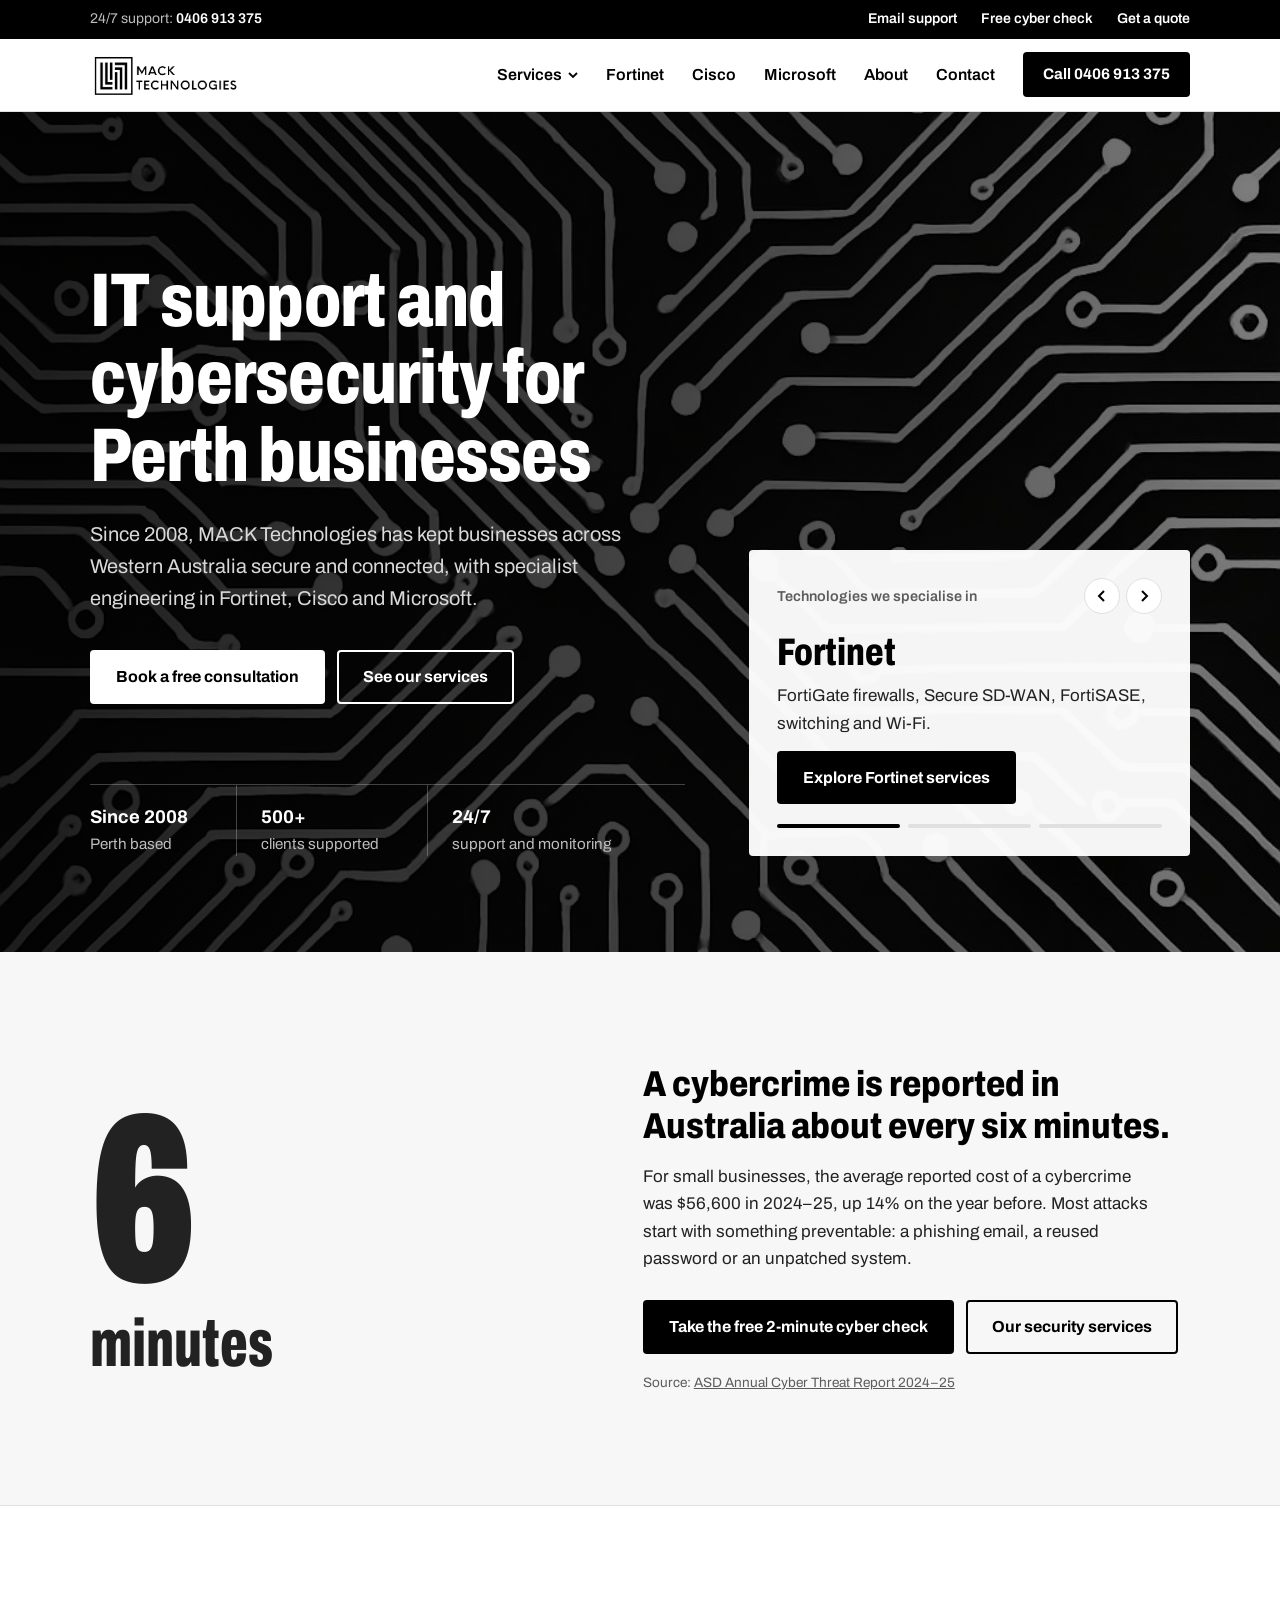
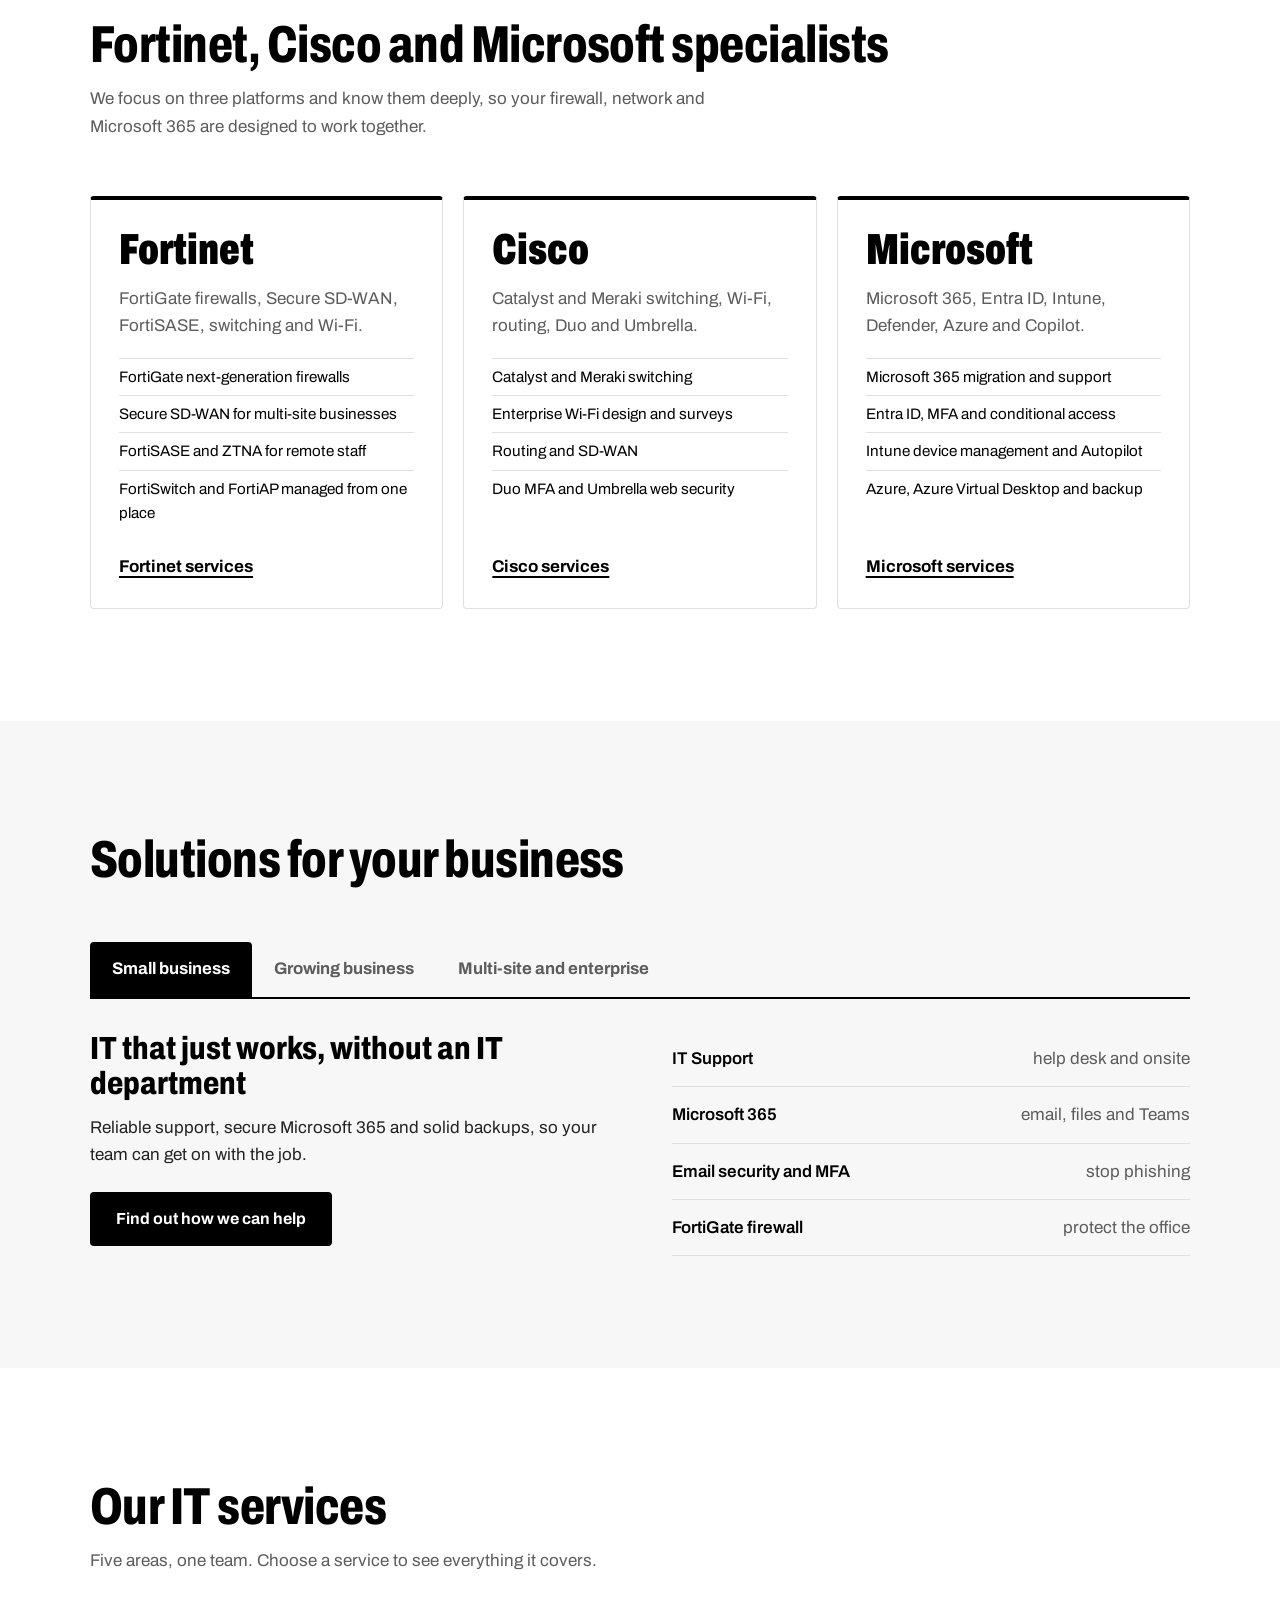
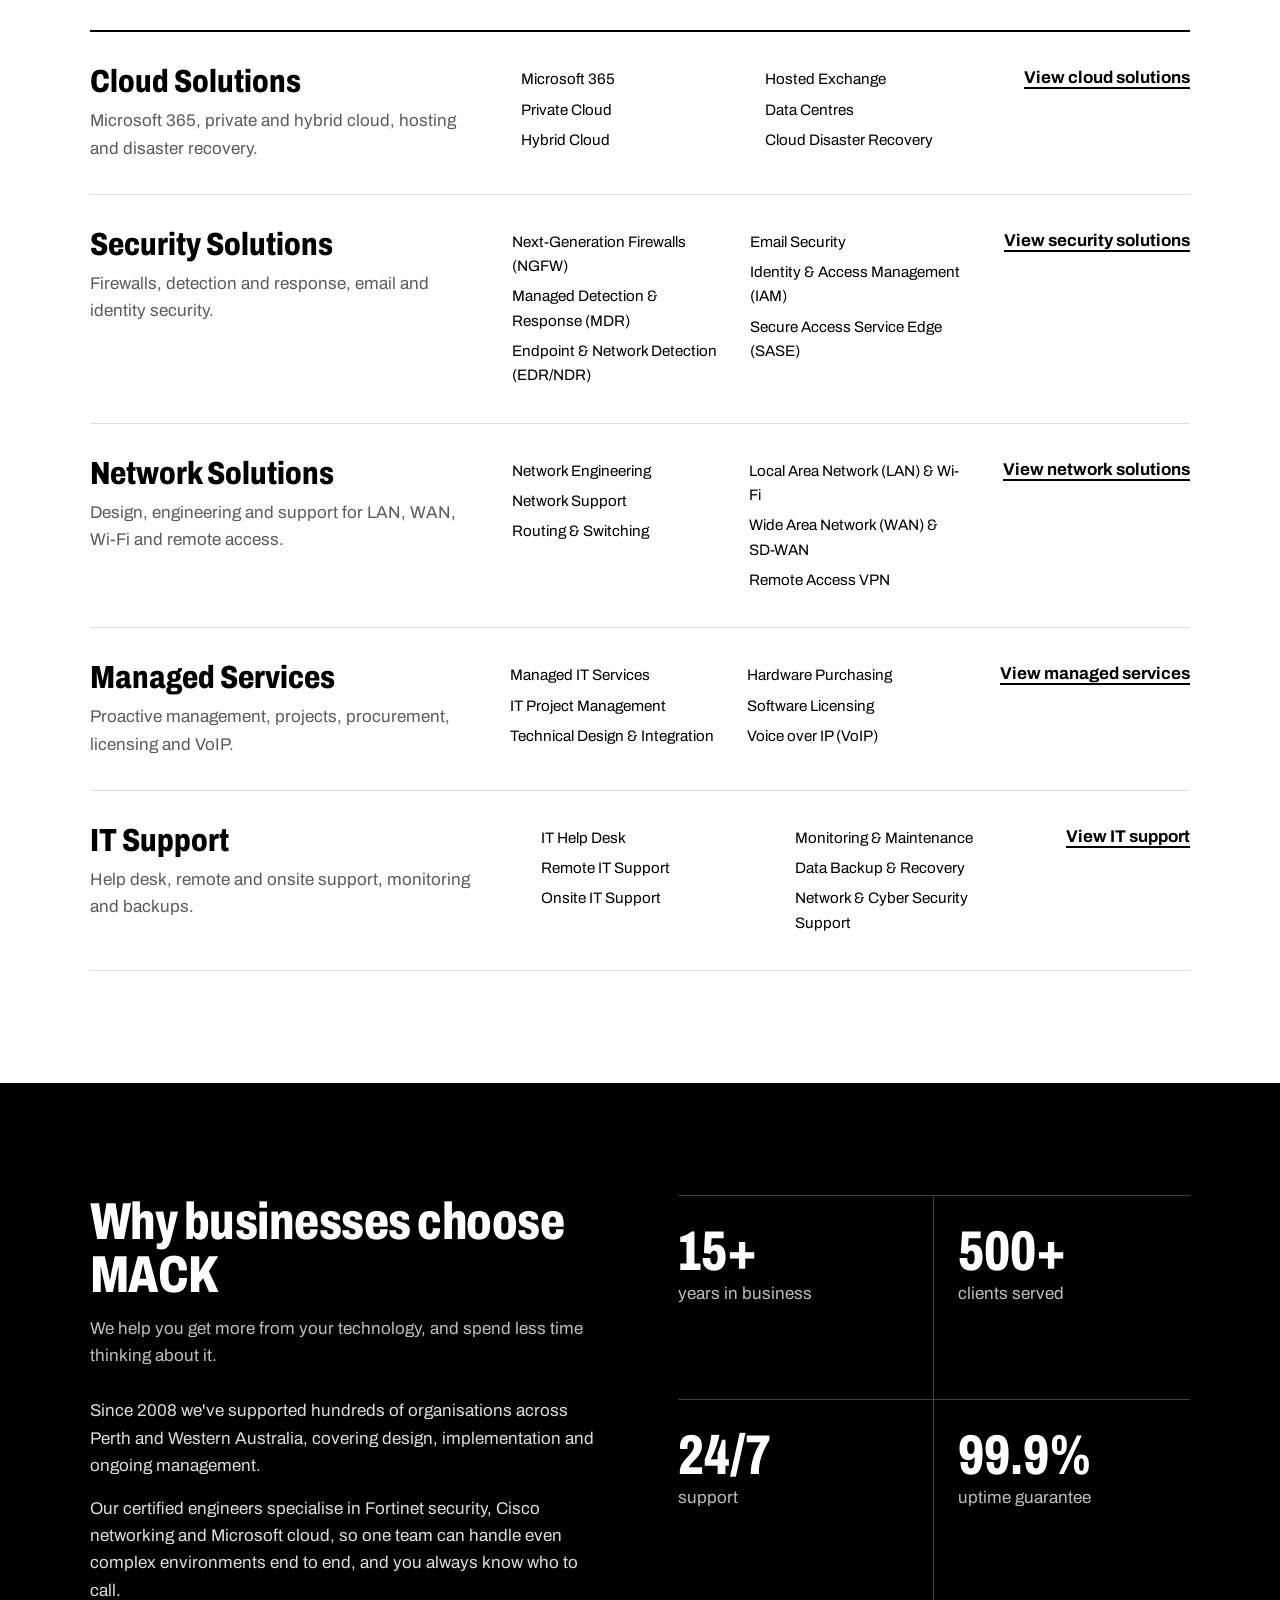
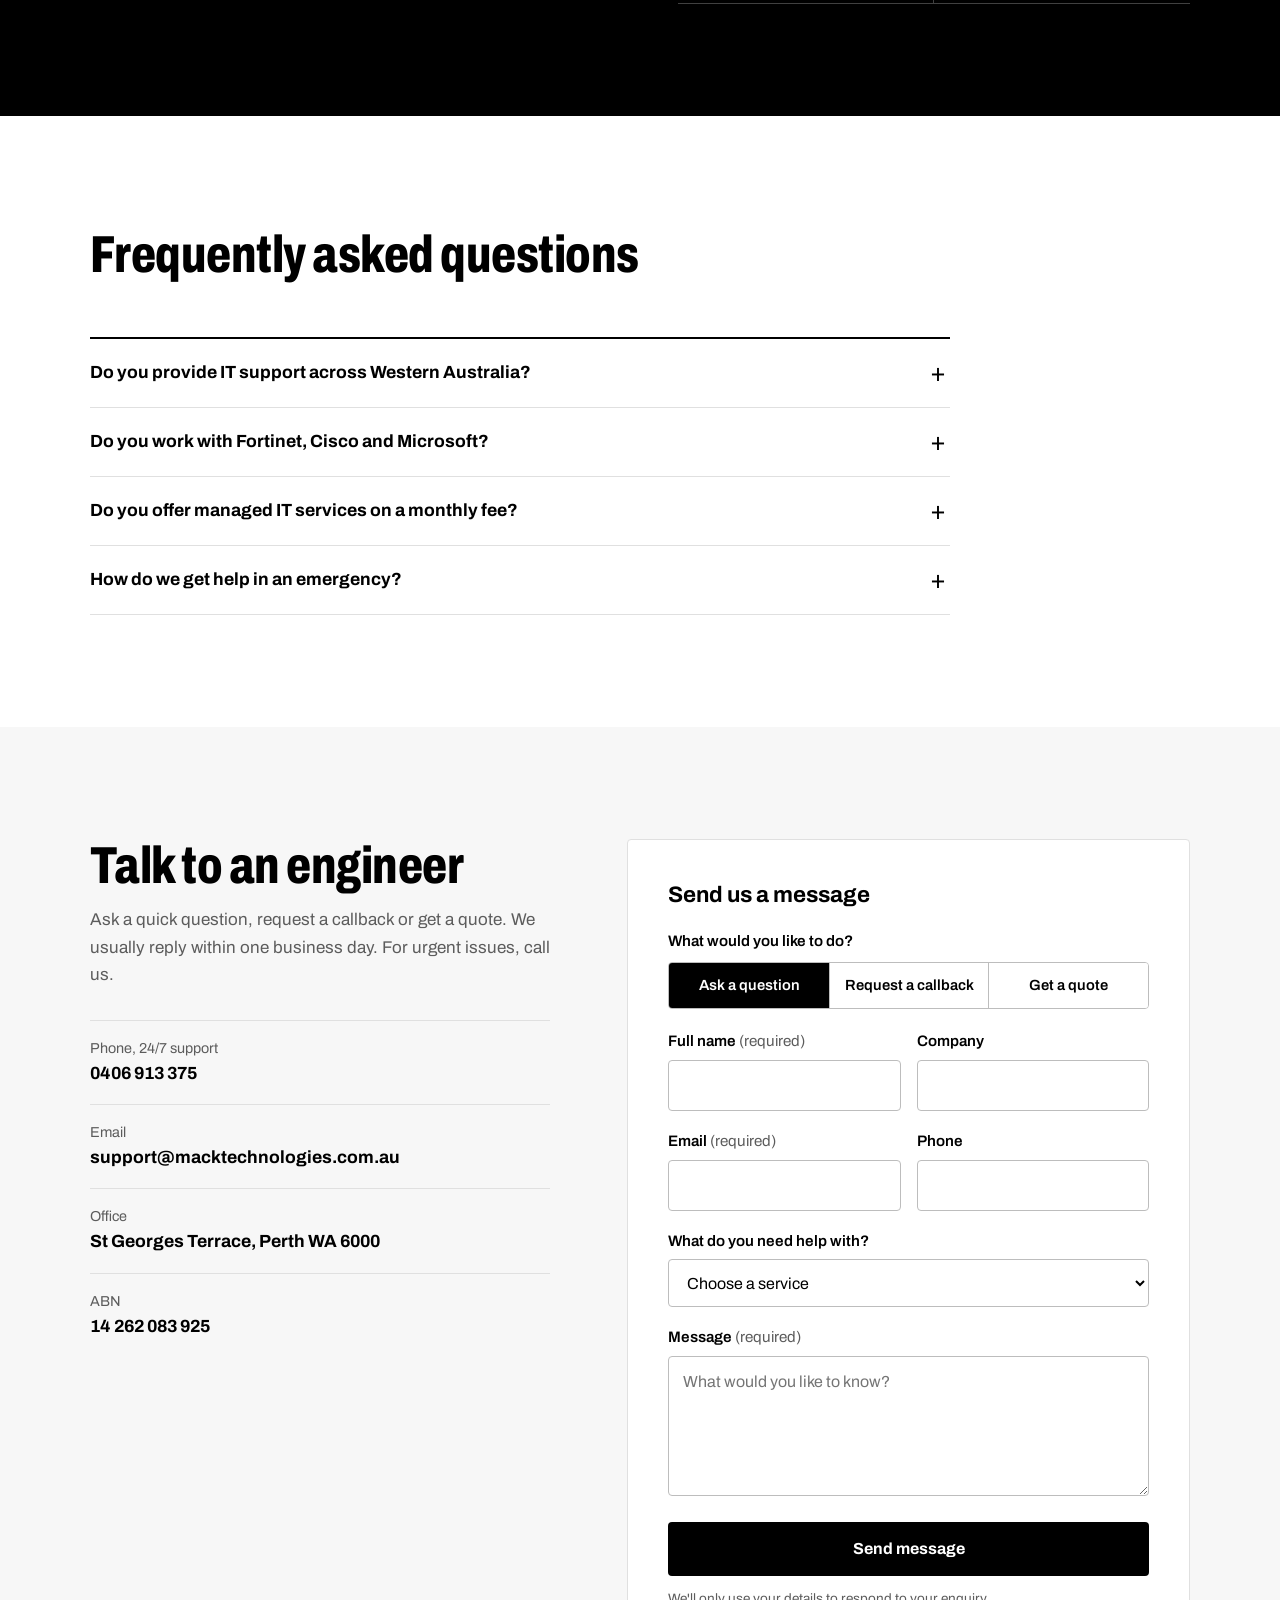
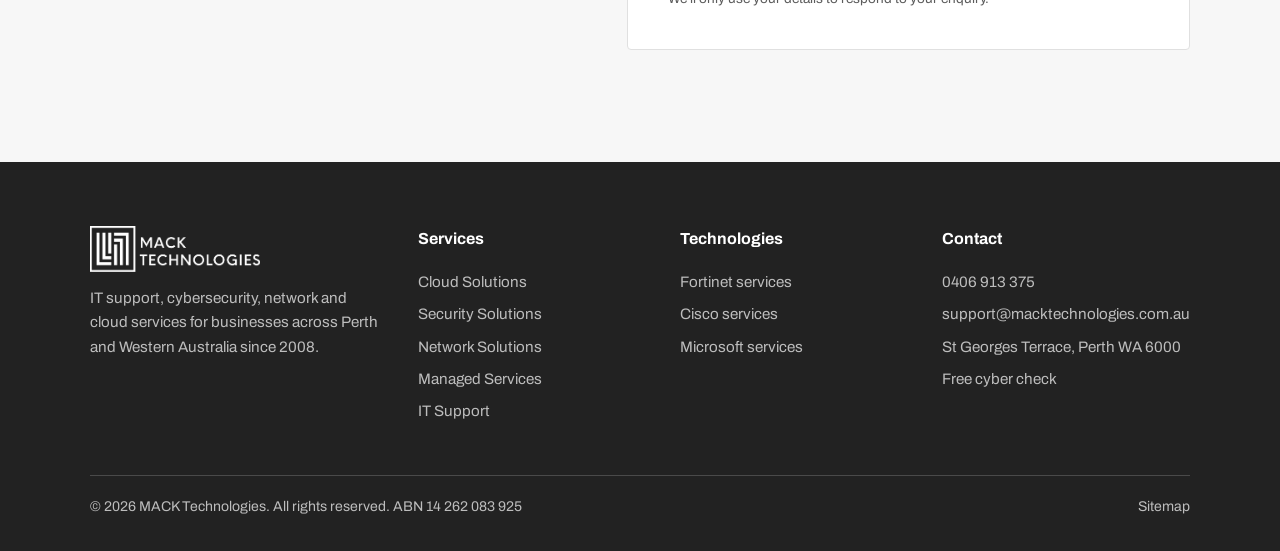
==== commit 96bbe26e: "Add files via upload cybercheck" ====
--- a/index.html
+++ b/index.html
@@ -38,7 +38,8 @@
     <span>24/7 support: <a href="tel:+61406913375">0406 913 375</a></span>
     <ul>
       <li class="hide-sm"><a href="mailto:support@macktechnologies.com.au?subject=Support%20request">Email support</a></li>
-      <li><a href="index.html#contact">Get a quote</a></li>
+      <li><a href="cyber-check.html">Free cyber check</a></li>
+      <li class="hide-sm"><a href="index.html#contact">Get a quote</a></li>
     </ul>
   </div>
 </div>
@@ -127,7 +128,7 @@
       <div>
         <h2 id="threat-title">A cybercrime is reported in Australia about every six minutes.</h2>
         <p>For small businesses, the average reported cost of a cybercrime was $56,600 in 2024–25, up 14% on the year before. Most attacks start with something preventable: a phishing email, a reused password or an unpatched system.</p>
-        <a class="btn btn-dark" href="security-solutions.html">See how we protect businesses</a>
+        <div class="btn-row"><a class="btn btn-dark" href="cyber-check.html">Take the free 2-minute cyber check</a><a class="btn btn-outline-dark" href="security-solutions.html">Our security services</a></div>
         <span class="source">Source: <a href="https://www.cyber.gov.au/about-us/view-all-content/reports-and-statistics/annual-cyber-threat-report-2024-2025" rel="noopener">ASD Annual Cyber Threat Report 2024–25</a></span>
       </div>
     </div>
@@ -333,6 +334,7 @@
           <li><a href="tel:+61406913375">0406 913 375</a></li>
           <li><a href="mailto:support@macktechnologies.com.au">support@macktechnologies.com.au</a></li>
           <li>St Georges Terrace, Perth WA 6000</li>
+          <li><a href="cyber-check.html">Free cyber check</a></li>
         </ul>
         </address>
       </div>
--- a/assets/css/style.css
+++ b/assets/css/style.css
@@ -406,3 +406,50 @@
 @media (max-width: 420px) { .seg { grid-template-columns: 1fr; } .seg input + label ~ label { border-left: 0; border-top: 1px solid #bdbdbd; } }
 
 .footer-logo { width: 170px; height: auto; margin-bottom: 14px; }
+
+/* ---------- Cyber self-check ---------- */
+.check-wrap { max-width: 860px; }
+.check .q { border: 0; border-top: 2px solid var(--black); padding: 26px 0 30px; }
+.check .q.is-missing { border-top-color: #b00020; }
+.check .q.is-missing legend::after { content: "Choose an answer"; display: block; color: #b00020; font-size: .95rem; font-weight: 600; margin-top: 6px; }
+.check legend { font-size: 1.15rem; font-weight: 600; line-height: 1.4; padding: 0; margin-bottom: 16px; }
+.q-num { display: block; font-size: .85rem; font-weight: 600; color: var(--muted); margin-bottom: 4px; }
+.q-title { display: block; font-size: clamp(1.4rem, 2.6vw, 1.8rem); font-stretch: 78%; font-weight: 800; line-height: 1.1; margin-bottom: 8px; }
+.opts { display: grid; grid-template-columns: repeat(3, minmax(0, 1fr)); gap: 10px; }
+.opt { position: relative; cursor: pointer; }
+.opt input { position: absolute; opacity: 0; inset: 0; cursor: pointer; }
+.opt span {
+  display: flex; align-items: center; min-height: 60px; height: 100%; padding: 12px 16px;
+  border: 1px solid #bdbdbd; border-radius: var(--radius); background: var(--white);
+  font-weight: 600; font-size: .98rem; transition: border-color .15s ease, background-color .15s ease;
+}
+.opt:hover span { border-color: var(--black); }
+.opt input:checked + span { background: var(--black); color: var(--white); border-color: var(--black); }
+.opt input:focus-visible + span { outline: 2px solid var(--black); outline-offset: 2px; }
+@media (max-width: 640px) { .opts { grid-template-columns: 1fr; } }
+.check-error { color: #b00020; font-weight: 600; margin: 0 0 16px; }
+.check > .btn { width: 100%; margin-top: 8px; }
+.check-note { margin-top: 28px; font-size: .9rem; color: var(--muted); }
+
+.result:focus { outline: none; }
+.result-head { display: grid; grid-template-columns: auto 1fr; gap: 28px; align-items: center; padding: 28px; background: var(--black); color: var(--white); border-radius: var(--radius); }
+.result-head p { color: #d9d9d9; margin-top: 8px; max-width: 54ch; }
+.result-score { font-stretch: 62%; font-weight: 900; font-size: clamp(4.5rem, 12vw, 7rem); line-height: .85; color: var(--white) !important; margin: 0 !important; }
+.result-score small { display: block; font-size: .28em; font-weight: 700; color: var(--on-dark-muted); margin-top: .2em; }
+@media (max-width: 560px) { .result-head { grid-template-columns: 1fr; } }
+.result-list { margin: 24px 0; border-top: 2px solid var(--black); }
+.result-list li { display: grid; grid-template-columns: 150px 1fr; gap: 16px; padding: 18px 0; border-bottom: 1px solid var(--rule); }
+.result-list p { color: var(--charcoal); margin-top: 4px; font-size: .98rem; }
+.result-list a { font-weight: 700; text-underline-offset: 3px; }
+.r-status { font-weight: 700; font-size: .9rem; display: inline-flex; align-items: flex-start; gap: 8px; }
+.r-status::before { content: ""; width: 12px; height: 12px; margin-top: 4px; border-radius: 50%; flex: none; }
+.r-ok .r-status::before { background: var(--white); border: 2px solid var(--black); }
+.r-part .r-status::before { background: linear-gradient(90deg, var(--black) 50%, var(--white) 50%); border: 2px solid var(--black); }
+.r-gap .r-status::before { background: var(--black); border: 2px solid var(--black); }
+@media (max-width: 560px) { .result-list li { grid-template-columns: 1fr; gap: 4px; } }
+.result-actions { margin-bottom: 32px; }
+.lead { background: var(--light); }
+.lead-done { padding: 28px; border: 2px solid var(--black); border-radius: var(--radius); }
+.lead-done:focus { outline: none; }
+.lead-done p { margin-top: 8px; }
+
